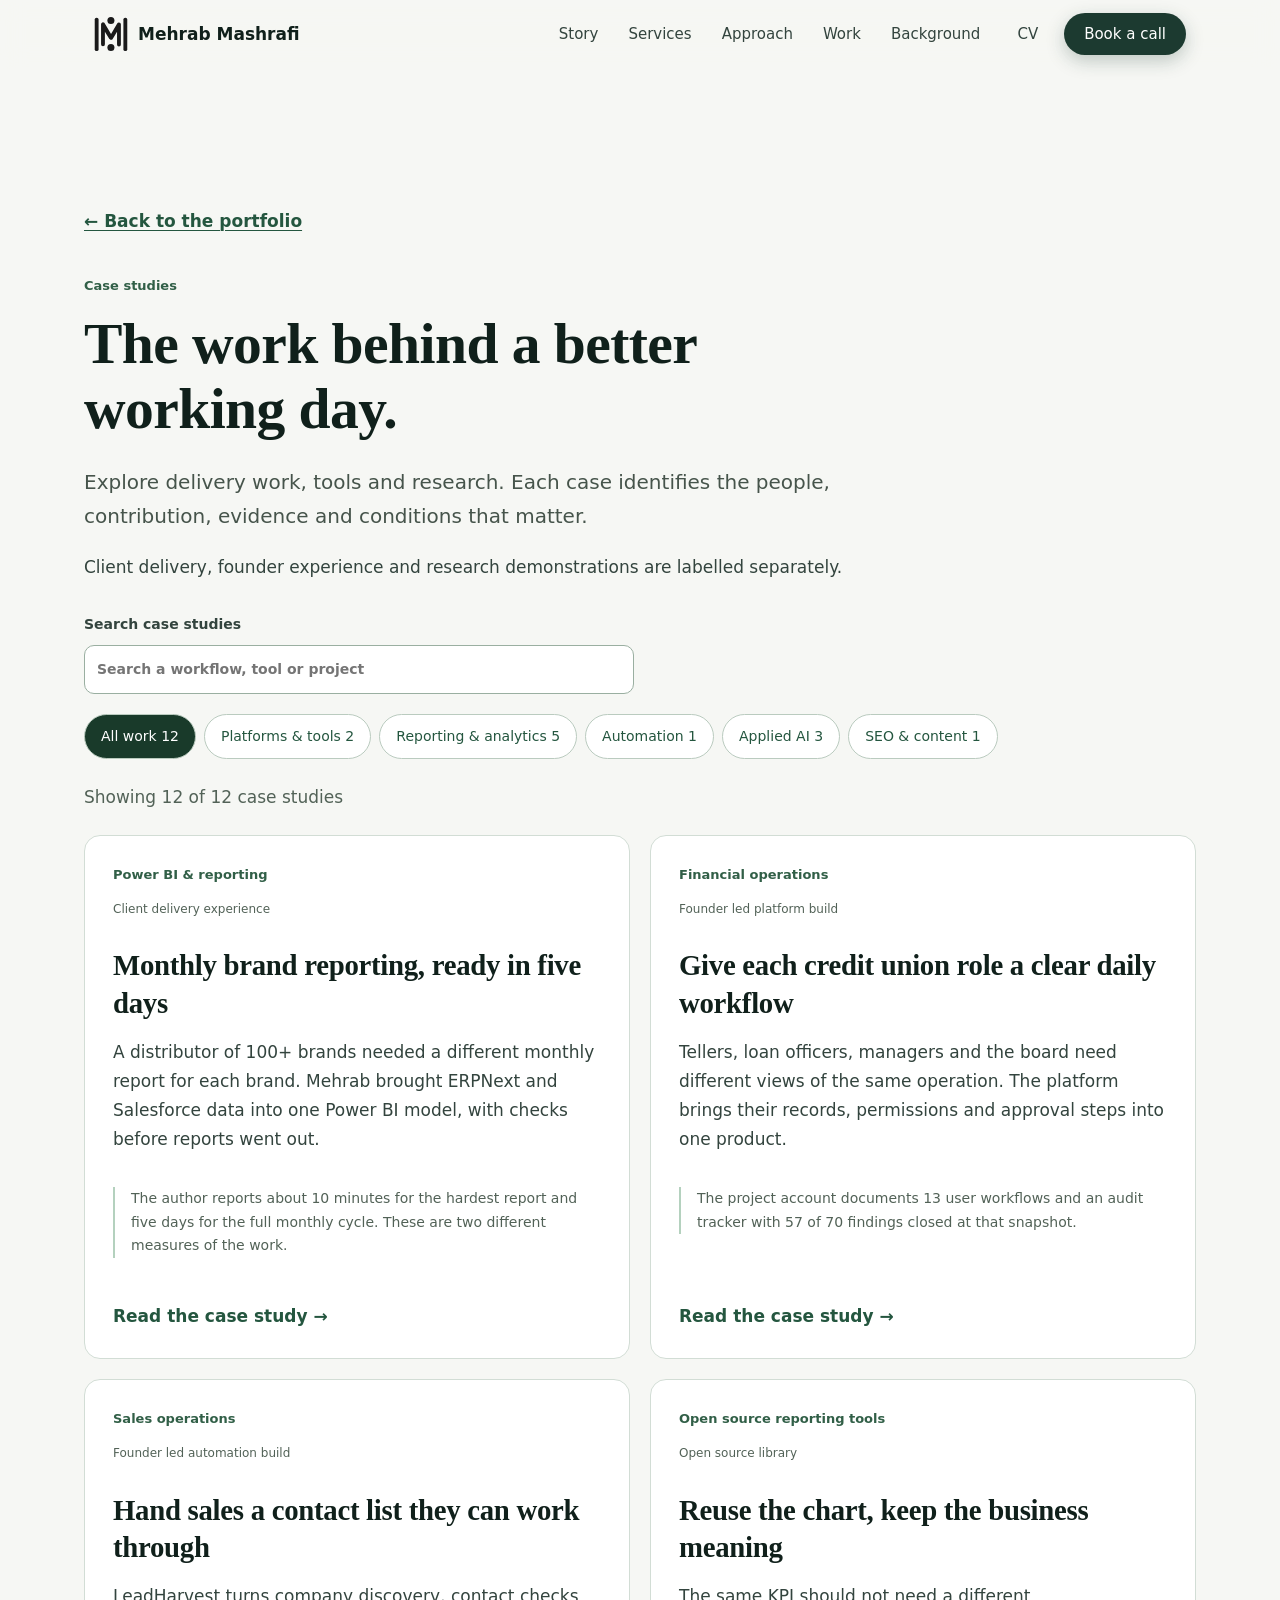
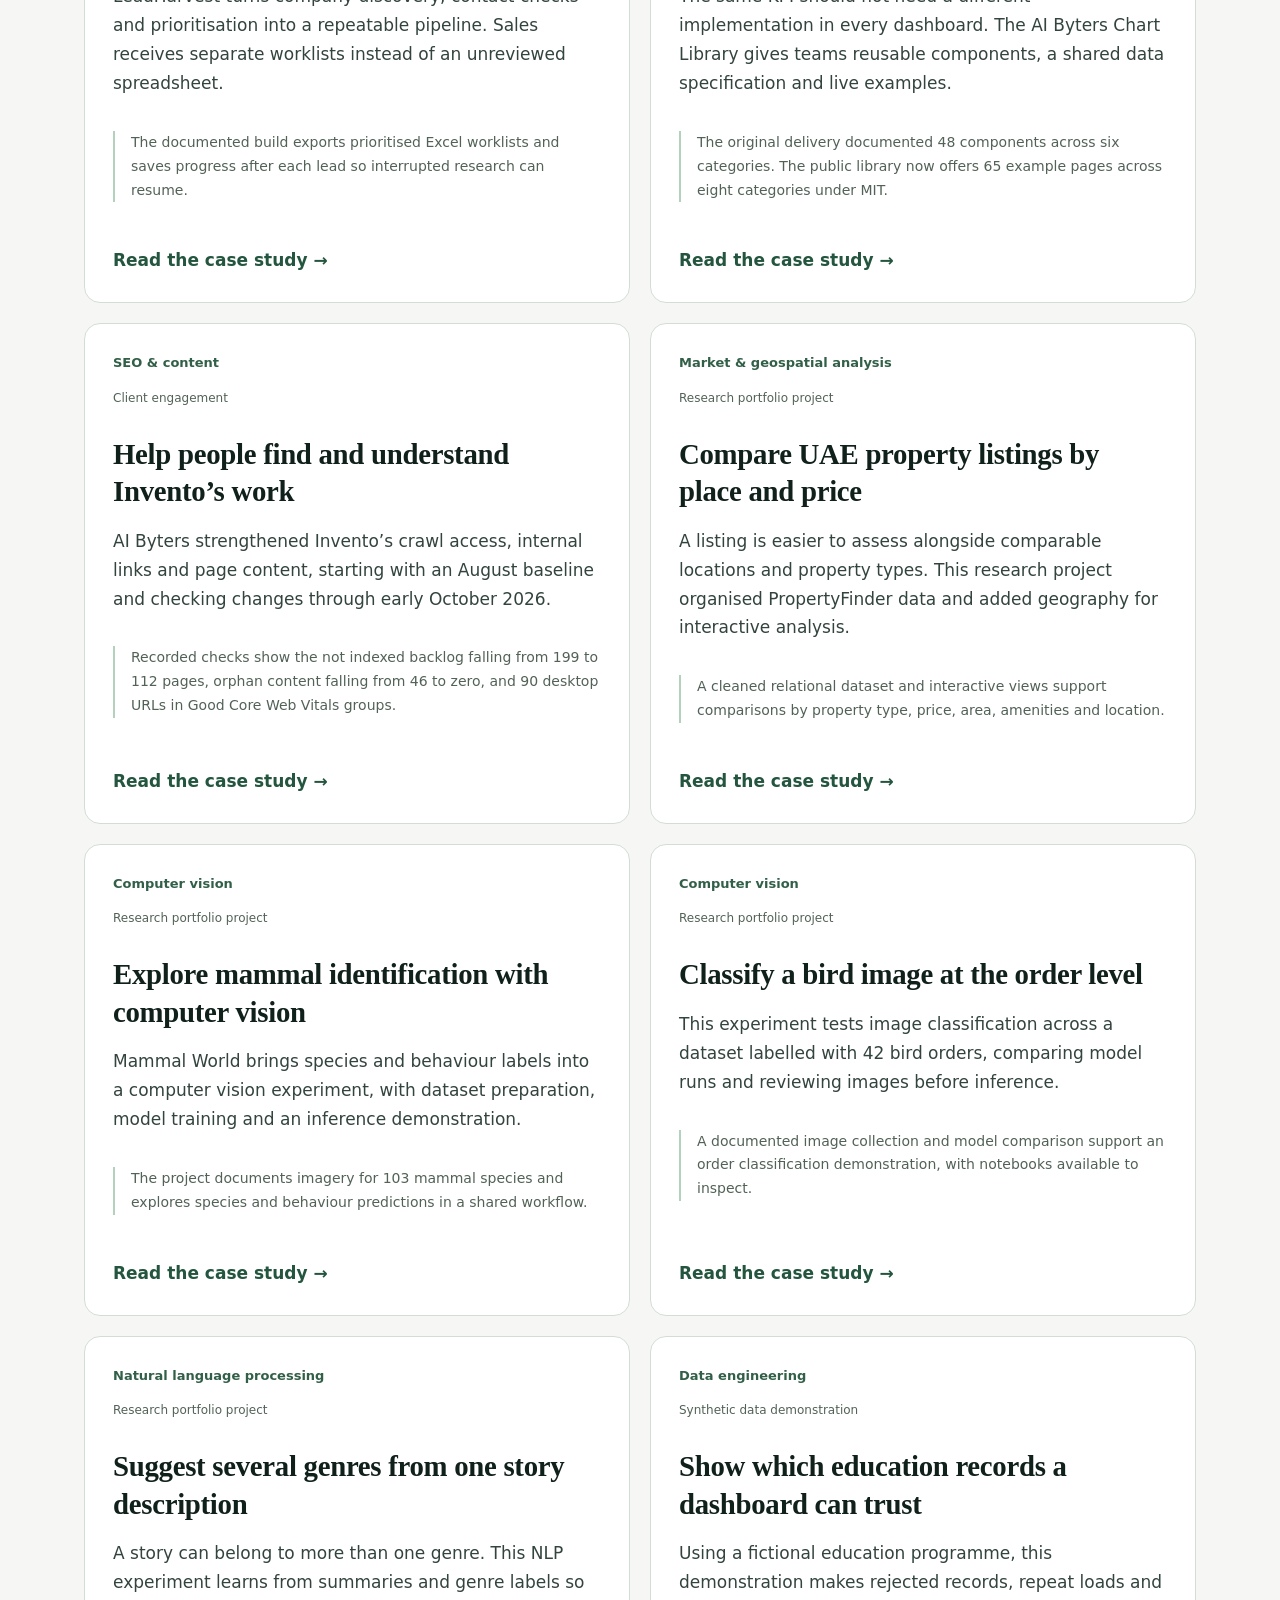
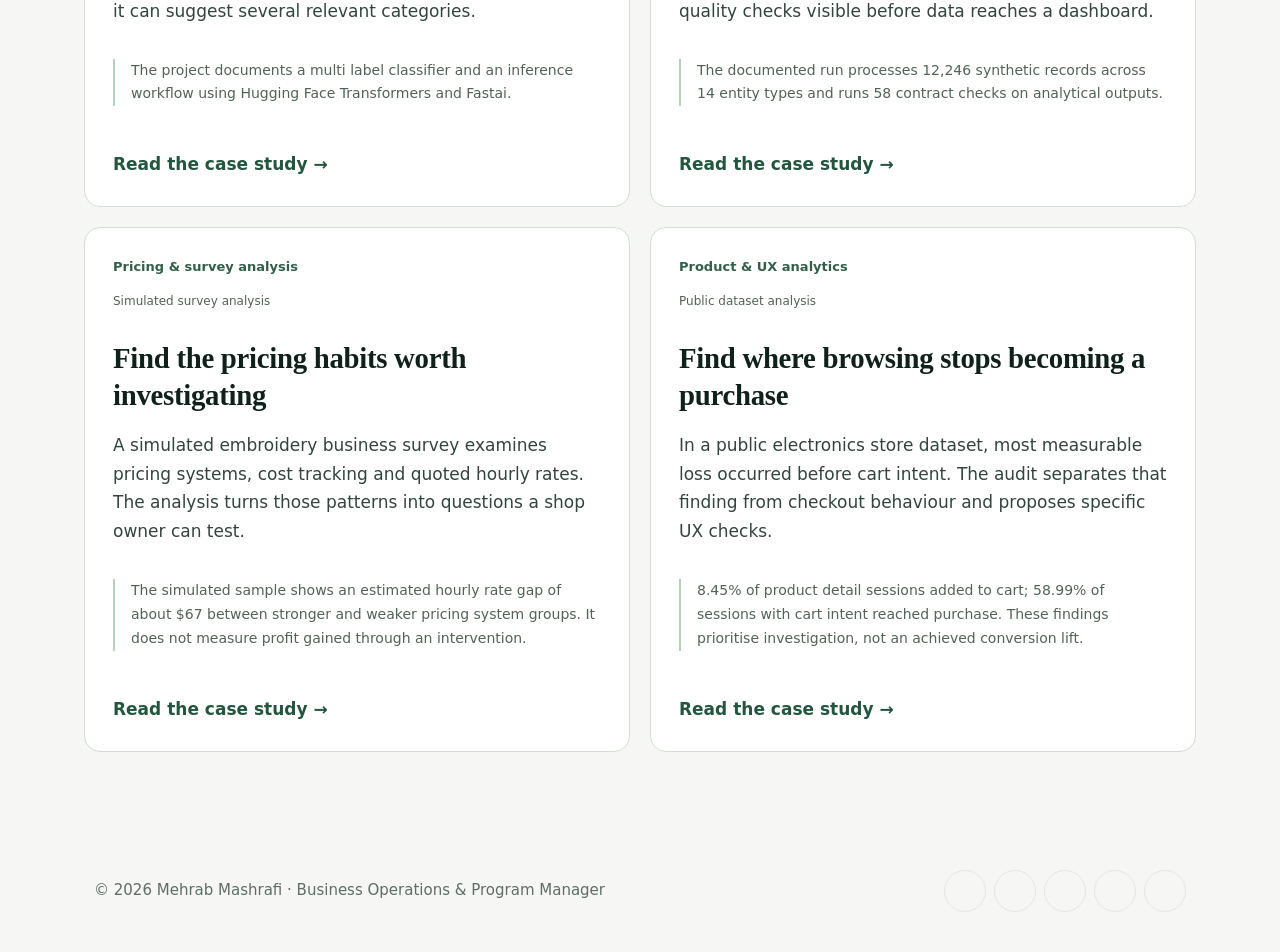
==== projects/index.html @ e57c4186 "Organize twelve people-first case studies and add Power BI walkthrough" ====
<!DOCTYPE html>
<html lang="en"><head><meta charset="UTF-8"><meta name="viewport" content="width=device-width, initial-scale=1"><title>Case studies | Mehrab Mashrafi</title><meta name="description" content="Delivery work, reporting, automation and research documented by Mehrab Mashrafi."><link rel="canonical" href="https://2mdipro7.github.io/projects/index.html"><meta property="og:type" content="article"><meta property="og:title" content="Case studies"><meta property="og:description" content="Delivery work, reporting, automation and research documented by Mehrab Mashrafi."><meta property="og:url" content="https://2mdipro7.github.io/projects/index.html"><meta name="twitter:card" content="summary"><meta name="theme-color" content="#1c3a30"><link rel="icon" href="../resources/images/mylogo_dark.svg"><link rel="stylesheet" href="../style.css?v=20261024"><link rel="stylesheet" href="../case-studies.css?v=20261024"><script type="application/ld+json">{"@context":"https://schema.org","@type":"CollectionPage","name":"Mehrab Mashrafi case studies","mainEntity":{"@type":"ItemList","numberOfItems":12,"itemListElement":[{"@type":"ListItem","position":1,"name":"Monthly brand reporting, ready in five days","url":"https://2mdipro7.github.io/projects/power-bi-reporting-automation.html"},{"@type":"ListItem","position":2,"name":"Give each credit union role a clear daily workflow","url":"https://2mdipro7.github.io/projects/credit-union-platform.html"},{"@type":"ListItem","position":3,"name":"Hand sales a contact list they can work through","url":"https://2mdipro7.github.io/projects/leadharvest.html"},{"@type":"ListItem","position":4,"name":"Reuse the chart, keep the business meaning","url":"https://2mdipro7.github.io/projects/visual-intelligence-library.html"},{"@type":"ListItem","position":5,"name":"Help people find and understand Invento’s work","url":"https://2mdipro7.github.io/projects/technical-seo-content-quality.html"},{"@type":"ListItem","position":6,"name":"Compare UAE property listings by place and price","url":"https://2mdipro7.github.io/projects/real-estate-uae.html"},{"@type":"ListItem","position":7,"name":"Explore mammal identification with computer vision","url":"https://2mdipro7.github.io/projects/mammal-world.html"},{"@type":"ListItem","position":8,"name":"Classify a bird image at the order level","url":"https://2mdipro7.github.io/projects/aves-order-classifier.html"},{"@type":"ListItem","position":9,"name":"Suggest several genres from one story description","url":"https://2mdipro7.github.io/projects/story-genre-classifier.html"},{"@type":"ListItem","position":10,"name":"Show which education records a dashboard can trust","url":"https://2mdipro7.github.io/projects/education-data-pipeline.html"},{"@type":"ListItem","position":11,"name":"Find the pricing habits worth investigating","url":"https://2mdipro7.github.io/projects/embroidery-pricing-analytics.html"},{"@type":"ListItem","position":12,"name":"Find where browsing stops becoming a purchase","url":"https://2mdipro7.github.io/projects/ecommerce-ux-funnel-audit.html"}]}}</script></head><body class="case-collection-page"><a class="skip-link" href="#main">Skip to content</a><header class="site-header">
        <div class="wrap nav-inner">
            <a class="brand" href="../index.html" aria-label="Mehrab Mashrafi, home">
                <img src="../resources/images/mylogo_dark.svg" alt="" width="34" height="34">
                <span>Mehrab Mashrafi</span>
            </a>
            <button class="nav-toggle" aria-expanded="false" aria-controls="nav-links" aria-label="Open menu"><i class="fas fa-bars"></i></button>
            <ul class="nav-links" id="nav-links">
                <li><a href="../index.html#story">Story</a></li>
                <li><a href="../index.html#services">Services</a></li>
                <li><a href="../index.html#approach">Approach</a></li>
                <li><a href="../index.html#work">Work</a></li>
                <li><a href="../index.html#background">Background</a></li>
                <li><a class="nav-cv" href="../resources/Mehrab_Mashrafi_CV.pdf" download="Mehrab_Mashrafi_CV.pdf"><i class="fas fa-file-arrow-down"></i>CV</a></li>
                <li><a class="btn btn-primary" href="https://calendly.com/2mdipro7/30min" target="_blank" rel="noopener">Book a call</a></li>
            </ul>
        </div>
    </header><main id="main"><div class="study-shell"><a class="study-back" href="../index.html#work">← Back to the portfolio</a><header class="study-heading"><p class="study-kicker">Case studies</p><h1>The work behind a better working day.</h1><p class="study-lead">Explore delivery work, tools and research. Each case identifies the people, contribution, evidence and conditions that matter.</p><p>Client delivery, founder experience and research demonstrations are labelled separately.</p></header><div class="study-filters"><label>Search case studies<input id="case-search" type="search" placeholder="Search a workflow, tool or project"></label><div role="group" aria-label="Filter case studies"><button type="button" data-case-filter="all" aria-pressed="true">All work 12</button><button type="button" data-case-filter="platforms" aria-pressed="false">Platforms &amp; tools 2</button><button type="button" data-case-filter="analytics" aria-pressed="false">Reporting &amp; analytics 5</button><button type="button" data-case-filter="automation" aria-pressed="false">Automation 1</button><button type="button" data-case-filter="ai" aria-pressed="false">Applied AI 3</button><button type="button" data-case-filter="seo" aria-pressed="false">SEO &amp; content 1</button></div></div><p id="case-count" role="status">Showing 12 of 12 case studies</p><div class="study-grid"><a class="study-card" data-case-category="analytics" href="power-bi-reporting-automation.html"><p class="study-kicker">Power BI &amp; reporting</p><p class="study-type">Client delivery experience</p><h2>Monthly brand reporting, ready in five days</h2><p>A distributor of 100+ brands needed a different monthly report for each brand. Mehrab brought ERPNext and Salesforce data into one Power BI model, with checks before reports went out.</p><p class="study-card-outcome">The author reports about 10 minutes for the hardest report and five days for the full monthly cycle. These are two different measures of the work.</p><span>Read the case study →</span></a><a class="study-card" data-case-category="platforms" href="credit-union-platform.html"><p class="study-kicker">Financial operations</p><p class="study-type">Founder led platform build</p><h2>Give each credit union role a clear daily workflow</h2><p>Tellers, loan officers, managers and the board need different views of the same operation. The platform brings their records, permissions and approval steps into one product.</p><p class="study-card-outcome">The project account documents 13 user workflows and an audit tracker with 57 of 70 findings closed at that snapshot.</p><span>Read the case study →</span></a><a class="study-card" data-case-category="automation" href="leadharvest.html"><p class="study-kicker">Sales operations</p><p class="study-type">Founder led automation build</p><h2>Hand sales a contact list they can work through</h2><p>LeadHarvest turns company discovery, contact checks and prioritisation into a repeatable pipeline. Sales receives separate worklists instead of an unreviewed spreadsheet.</p><p class="study-card-outcome">The documented build exports prioritised Excel worklists and saves progress after each lead so interrupted research can resume.</p><span>Read the case study →</span></a><a class="study-card" data-case-category="platforms" href="visual-intelligence-library.html"><p class="study-kicker">Open source reporting tools</p><p class="study-type">Open source library</p><h2>Reuse the chart, keep the business meaning</h2><p>The same KPI should not need a different implementation in every dashboard. The AI Byters Chart Library gives teams reusable components, a shared data specification and live examples.</p><p class="study-card-outcome">The original delivery documented 48 components across six categories. The public library now offers 65 example pages across eight categories under MIT.</p><span>Read the case study →</span></a><a class="study-card" data-case-category="seo" href="technical-seo-content-quality.html"><p class="study-kicker">SEO &amp; content</p><p class="study-type">Client engagement</p><h2>Help people find and understand Invento’s work</h2><p>AI Byters strengthened Invento’s crawl access, internal links and page content, starting with an August baseline and checking changes through early October 2026.</p><p class="study-card-outcome">Recorded checks show the not indexed backlog falling from 199 to 112 pages, orphan content falling from 46 to zero, and 90 desktop URLs in Good Core Web Vitals groups.</p><span>Read the case study →</span></a><a class="study-card" data-case-category="analytics" href="real-estate-uae.html"><p class="study-kicker">Market &amp; geospatial analysis</p><p class="study-type">Research portfolio project</p><h2>Compare UAE property listings by place and price</h2><p>A listing is easier to assess alongside comparable locations and property types. This research project organised PropertyFinder data and added geography for interactive analysis.</p><p class="study-card-outcome">A cleaned relational dataset and interactive views support comparisons by property type, price, area, amenities and location.</p><span>Read the case study →</span></a><a class="study-card" data-case-category="ai" href="mammal-world.html"><p class="study-kicker">Computer vision</p><p class="study-type">Research portfolio project</p><h2>Explore mammal identification with computer vision</h2><p>Mammal World brings species and behaviour labels into a computer vision experiment, with dataset preparation, model training and an inference demonstration.</p><p class="study-card-outcome">The project documents imagery for 103 mammal species and explores species and behaviour predictions in a shared workflow.</p><span>Read the case study →</span></a><a class="study-card" data-case-category="ai" href="aves-order-classifier.html"><p class="study-kicker">Computer vision</p><p class="study-type">Research portfolio project</p><h2>Classify a bird image at the order level</h2><p>This experiment tests image classification across a dataset labelled with 42 bird orders, comparing model runs and reviewing images before inference.</p><p class="study-card-outcome">A documented image collection and model comparison support an order classification demonstration, with notebooks available to inspect.</p><span>Read the case study →</span></a><a class="study-card" data-case-category="ai" href="story-genre-classifier.html"><p class="study-kicker">Natural language processing</p><p class="study-type">Research portfolio project</p><h2>Suggest several genres from one story description</h2><p>A story can belong to more than one genre. This NLP experiment learns from summaries and genre labels so it can suggest several relevant categories.</p><p class="study-card-outcome">The project documents a multi label classifier and an inference workflow using Hugging Face Transformers and Fastai.</p><span>Read the case study →</span></a><a class="study-card" data-case-category="analytics" href="education-data-pipeline.html"><p class="study-kicker">Data engineering</p><p class="study-type">Synthetic data demonstration</p><h2>Show which education records a dashboard can trust</h2><p>Using a fictional education programme, this demonstration makes rejected records, repeat loads and quality checks visible before data reaches a dashboard.</p><p class="study-card-outcome">The documented run processes 12,246 synthetic records across 14 entity types and runs 58 contract checks on analytical outputs.</p><span>Read the case study →</span></a><a class="study-card" data-case-category="analytics" href="embroidery-pricing-analytics.html"><p class="study-kicker">Pricing &amp; survey analysis</p><p class="study-type">Simulated survey analysis</p><h2>Find the pricing habits worth investigating</h2><p>A simulated embroidery business survey examines pricing systems, cost tracking and quoted hourly rates. The analysis turns those patterns into questions a shop owner can test.</p><p class="study-card-outcome">The simulated sample shows an estimated hourly rate gap of about $67 between stronger and weaker pricing system groups. It does not measure profit gained through an intervention.</p><span>Read the case study →</span></a><a class="study-card" data-case-category="analytics" href="ecommerce-ux-funnel-audit.html"><p class="study-kicker">Product &amp; UX analytics</p><p class="study-type">Public dataset analysis</p><h2>Find where browsing stops becoming a purchase</h2><p>In a public electronics store dataset, most measurable loss occurred before cart intent. The audit separates that finding from checkout behaviour and proposes specific UX checks.</p><p class="study-card-outcome">8.45% of product detail sessions added to cart; 58.99% of sessions with cart intent reached purchase. These findings prioritise investigation, not an achieved conversion lift.</p><span>Read the case study →</span></a></div><p id="case-empty" hidden>No matching case studies. <button type="button" id="case-clear">Clear search and filters</button></p></div><script src="../js/case-studies.js?v=20261024"></script></main><footer class="site-footer">
        <div class="wrap footer-inner">
            <div>
                <div>&copy; 2026 Mehrab Mashrafi · Business Operations &amp; Program Manager</div>
                <div id="clock" aria-live="off"></div>
            </div>
            <ul class="socials">
                <li><a href="https://www.linkedin.com/in/2mdipro7" target="_blank" rel="noopener" aria-label="LinkedIn"><i class="fab fa-linkedin-in"></i></a></li>
                <li><a href="https://github.com/2mdipro7" target="_blank" rel="noopener" aria-label="GitHub"><i class="fab fa-github"></i></a></li>
                <li><a href="https://twitter.com/dipro7mufc" target="_blank" rel="noopener" aria-label="Twitter"><i class="fab fa-twitter"></i></a></li>
                <li><a href="https://wa.me/+8801646302935" target="_blank" rel="noopener" aria-label="WhatsApp"><i class="fab fa-whatsapp"></i></a></li>
                <li><a href="mailto:mm4mashrafi@gmail.com" aria-label="Email"><i class="fas fa-envelope"></i></a></li>
            </ul>
        </div>
    </footer><script src="../js/site.js?v=20261004b"></script></body></html>
---- style.css ----
/* =========================================================
   Mehrab Mashrafi — Portfolio design system
   ========================================================= */

:root {
    --ink: #10201b;
    --ink-2: #33443e;
    --muted: #5d6d67;
    --line: #e2e8e4;
    --bg: #f6f7f4;
    --surface: #ffffff;
    --surface-2: #eef4f1;
    --brand: #0b8f73;
    --brand-bright: #09c199;
    --brand-deep: #1c3a30;
    --accent: #2958b5;
    --warn: #b4532a;
    --warn-bg: #fbeee7;
    --ok-bg: #e3f5ee;
    --radius: 14px;
    --radius-lg: 22px;
    --shadow-sm: 0 1px 2px rgba(16, 32, 27, 0.06), 0 2px 8px rgba(16, 32, 27, 0.04);
    --shadow-md: 0 4px 12px rgba(16, 32, 27, 0.08), 0 16px 40px rgba(16, 32, 27, 0.08);
    --font-sans: "Inter", system-ui, -apple-system, "Segoe UI", Roboto, Helvetica, Arial, sans-serif;
    --font-display: "Fraunces", Georgia, "Times New Roman", serif;
    --wrap: 1140px;
}

*,
*::before,
*::after {
    box-sizing: border-box;
}

html {
    scroll-behavior: smooth;
    scroll-padding-top: 84px;
    -webkit-text-size-adjust: 100%;
}

body {
    margin: 0;
    font-family: var(--font-sans);
    font-size: 17px;
    line-height: 1.65;
    color: var(--ink-2);
    background: var(--bg);
    -webkit-font-smoothing: antialiased;
    overflow-x: hidden;
}

img {
    max-width: 100%;
    height: auto;
}

a {
    color: var(--brand);
    text-decoration-thickness: 1px;
    text-underline-offset: 3px;
}

a:hover {
    color: var(--brand-deep);
}

:focus-visible {
    outline: 3px solid var(--brand-bright);
    outline-offset: 3px;
    border-radius: 6px;
}

h1, h2, h3, h4 {
    color: var(--ink);
    line-height: 1.2;
    margin: 0 0 0.5em;
}

h1, h2 {
    font-family: var(--font-display);
    font-weight: 600;
    letter-spacing: -0.01em;
}

h3 {
    font-size: 1.15rem;
    font-weight: 700;
}

p {
    margin: 0 0 1em;
}

.wrap {
    width: 100%;
    max-width: var(--wrap);
    margin: 0 auto;
    padding: 0 24px;
}

.skip-link {
    position: absolute;
    left: -999px;
    top: 8px;
    z-index: 100;
    background: var(--ink);
    color: #fff;
    padding: 8px 14px;
    border-radius: 8px;
}

.skip-link:focus {
    left: 8px;
}

/* ---------- Buttons ---------- */
.btn {
    display: inline-flex;
    align-items: center;
    justify-content: center;
    gap: 10px;
    padding: 13px 22px;
    border-radius: 999px;
    font-weight: 600;
    font-size: 16px;
    line-height: 1.2;
    text-decoration: none;
    border: 2px solid transparent;
    transition: transform 0.2s ease, background-color 0.2s ease, box-shadow 0.2s ease, color 0.2s ease;
    cursor: pointer;
}

.btn:hover {
    transform: translateY(-2px);
}

.btn-primary {
    background: var(--brand-deep);
    color: #fff;
    box-shadow: 0 6px 18px rgba(28, 58, 48, 0.25);
}

.btn-primary:hover {
    background: var(--brand);
    color: #fff;
}

.btn-ghost {
    border-color: var(--brand-deep);
    color: var(--brand-deep);
    background: transparent;
}

.btn-ghost:hover {
    background: var(--surface-2);
    color: var(--brand-deep);
}

.btn-light {
    background: #fff;
    color: var(--brand-deep);
}

.btn-light:hover {
    background: var(--ok-bg);
    color: var(--brand-deep);
}

.btn-outline-light {
    border-color: rgba(255, 255, 255, 0.7);
    color: #fff;
}

.btn-outline-light:hover {
    background: rgba(255, 255, 255, 0.12);
    color: #fff;
}

.btn-sm {
    padding: 9px 16px;
    font-size: 14px;
}

.link-arrow {
    font-weight: 600;
    text-decoration: none;
    display: inline-flex;
    align-items: center;
    gap: 8px;
}

.link-arrow i {
    transition: transform 0.2s ease;
}

.link-arrow:hover i {
    transform: translateX(4px);
}

/* ---------- Site header / nav ---------- */
.site-header {
    position: sticky;
    top: 0;
    z-index: 50;
    background: rgba(246, 247, 244, 0.86);
    backdrop-filter: saturate(180%) blur(12px);
    -webkit-backdrop-filter: saturate(180%) blur(12px);
    border-bottom: 1px solid transparent;
    transition: border-color 0.2s ease, box-shadow 0.2s ease;
}

.site-header.is-scrolled {
    border-bottom-color: var(--line);
    box-shadow: 0 2px 12px rgba(16, 32, 27, 0.05);
}

.nav-inner {
    display: flex;
    align-items: center;
    justify-content: space-between;
    gap: 20px;
    height: 68px;
}

.brand {
    display: inline-flex;
    align-items: center;
    gap: 10px;
    text-decoration: none;
    color: var(--ink);
    font-weight: 700;
    font-size: 17px;
}

.brand img {
    width: 34px;
    height: 34px;
}

.brand:hover {
    color: var(--ink);
}

.nav-links {
    display: flex;
    align-items: center;
    gap: 6px;
    list-style: none;
    margin: 0;
    padding: 0;
}

.nav-links a {
    display: block;
    padding: 8px 12px;
    border-radius: 999px;
    color: var(--ink-2);
    text-decoration: none;
    font-size: 15px;
    font-weight: 500;
}

.nav-links a:hover,
.nav-links a[aria-current="true"] {
    background: var(--surface-2);
    color: var(--ink);
}

.nav-links a.btn {
    display: inline-flex;
}

.nav-links .btn {
    margin-left: 8px;
    color: #fff;
    padding: 10px 18px;
    font-size: 15px;
}

.nav-links .btn:hover {
    background: var(--brand);
    color: #fff;
}

.nav-toggle {
    display: none;
    background: none;
    border: 1px solid var(--line);
    border-radius: 10px;
    width: 44px;
    height: 44px;
    font-size: 18px;
    color: var(--ink);
    cursor: pointer;
}

@media (max-width: 880px) {
    .nav-toggle {
        display: inline-flex;
        align-items: center;
        justify-content: center;
    }

    .nav-links {
        display: none;
        position: absolute;
        top: 68px;
        left: 0;
        right: 0;
        flex-direction: column;
        align-items: stretch;
        gap: 2px;
        padding: 12px 16px 20px;
        background: var(--bg);
        border-bottom: 1px solid var(--line);
        box-shadow: 0 12px 24px rgba(16, 32, 27, 0.08);
    }

    .nav-links.is-open {
        display: flex;
    }

    .nav-links a {
        padding: 12px 14px;
        font-size: 16px;
    }

    .nav-links .btn {
        margin: 8px 0 0;
    }
}

/* ---------- Hero ---------- */
.hero {
    padding: 72px 0 56px;
    position: relative;
    overflow: hidden;
}

.hero::before {
    content: "";
    position: absolute;
    width: 720px;
    height: 720px;
    right: -240px;
    top: -260px;
    background: radial-gradient(circle, rgba(9, 193, 153, 0.18), rgba(9, 193, 153, 0) 65%);
    pointer-events: none;
}

.hero-grid {
    display: grid;
    grid-template-columns: 1.1fr 0.9fr;
    gap: 56px;
    align-items: center;
    position: relative;
}

.eyebrow {
    display: inline-flex;
    align-items: center;
    gap: 8px;
    font-size: 13px;
    font-weight: 700;
    letter-spacing: 0.08em;
    text-transform: uppercase;
    color: var(--brand);
    margin-bottom: 18px;
}

.eyebrow::before {
    content: "";
    width: 22px;
    height: 2px;
    background: currentColor;
}

.hero h1 {
    font-size: clamp(2.3rem, 5vw, 3.6rem);
    line-height: 1.08;
    margin-bottom: 22px;
}

.hero h1 em {
    font-style: italic;
    color: var(--brand);
}

.hero-sub {
    font-size: 1.2rem;
    color: var(--muted);
    max-width: 560px;
    margin-bottom: 30px;
}

.hero-sub strong {
    color: var(--ink);
}

.hero-ctas {
    display: flex;
    flex-wrap: wrap;
    gap: 12px;
    margin-bottom: 28px;
}

.hero-meta {
    display: flex;
    flex-wrap: wrap;
    gap: 8px 22px;
    font-size: 14px;
    color: var(--muted);
    margin: 0;
    padding: 0;
    list-style: none;
}

.hero-meta i {
    color: var(--brand);
    margin-right: 6px;
}

/* Hero intro: glowing headshot */
.hero-intro {
    display: flex;
    align-items: center;
    gap: 22px;
    margin-bottom: 26px;
}

.hero-intro .eyebrow {
    margin-bottom: 0;
}

.hero-intro .eyebrow::before {
    display: none;
}

.hero-name {
    font-size: 1.25rem;
    font-weight: 700;
    color: var(--ink);
    margin: 0 0 4px;
}

.avatar-glow {
    position: relative;
    width: 124px;
    height: 124px;
    flex-shrink: 0;
    border-radius: 50%;
    padding: 4px;
    isolation: isolate;
    box-shadow: 0 0 22px rgba(9, 193, 153, 0.55), 0 0 60px rgba(9, 193, 153, 0.28);
}

/* rotating gradient ring */
.avatar-glow::before {
    content: "";
    position: absolute;
    inset: 0;
    border-radius: 50%;
    background: conic-gradient(from 0deg, var(--brand-bright), #7ef0d3, var(--accent), var(--brand-bright));
    animation: ring-spin 8s linear infinite;
    z-index: -1;
}

/* soft halo */
.avatar-glow::after {
    content: "";
    position: absolute;
    inset: -26px;
    border-radius: 50%;
    background: radial-gradient(circle, rgba(9, 193, 153, 0.6) 0%, rgba(9, 193, 153, 0.25) 45%, rgba(9, 193, 153, 0) 70%);
    filter: blur(8px);
    animation: halo-pulse 3.6s ease-in-out infinite;
    z-index: -2;
}

.avatar-glow img {
    display: block;
    width: 100%;
    height: 100%;
    object-fit: cover;
    border-radius: 50%;
    border: 4px solid var(--bg);
}

@keyframes ring-spin {
    to { transform: rotate(360deg); }
}

@keyframes halo-pulse {
    0%, 100% { opacity: 0.75; transform: scale(0.97); }
    50% { opacity: 1; transform: scale(1.05); }
}

/* Hero visual: "after" status board */
.board {
    background: var(--surface);
    border: 1px solid var(--line);
    border-radius: var(--radius-lg);
    box-shadow: var(--shadow-md);
    padding: 22px;
    position: relative;
}

.board-head {
    display: flex;
    justify-content: space-between;
    align-items: center;
    margin-bottom: 14px;
}

.board-title {
    font-weight: 700;
    color: var(--ink);
    font-size: 15px;
}

.board-date {
    font-size: 12px;
    color: var(--muted);
}

.board-kpis {
    display: grid;
    grid-template-columns: repeat(3, 1fr);
    gap: 10px;
    margin-bottom: 14px;
}

.board-kpi {
    background: var(--bg);
    border-radius: 10px;
    padding: 10px 12px;
}

.board-kpi b {
    display: block;
    font-size: 20px;
    color: var(--ink);
    line-height: 1.2;
}

.board-kpi span {
    font-size: 11.5px;
    color: var(--muted);
}

.board-row {
    display: grid;
    grid-template-columns: 1fr auto auto;
    gap: 10px;
    align-items: center;
    padding: 10px 0;
    border-top: 1px solid var(--line);
    font-size: 14px;
}

.board-row .task {
    color: var(--ink);
    font-weight: 500;
}

.board-row .owner {
    width: 28px;
    height: 28px;
    border-radius: 50%;
    background: var(--surface-2);
    color: var(--brand-deep);
    display: inline-flex;
    align-items: center;
    justify-content: center;
    font-size: 11px;
    font-weight: 700;
}

.status {
    font-size: 11.5px;
    font-weight: 700;
    padding: 4px 10px;
    border-radius: 999px;
    white-space: nowrap;
}

.status.done { background: var(--ok-bg); color: #0a6e57; }
.status.on-track { background: #e8effc; color: var(--accent); }
.status.risk { background: var(--warn-bg); color: var(--warn); }

.board {
    padding-bottom: 64px;
}

.board-note {
    position: absolute;
    left: -26px;
    bottom: -24px;
    background: var(--brand-deep);
    color: #fff;
    font-size: 13px;
    padding: 10px 14px;
    border-radius: 12px;
    box-shadow: var(--shadow-md);
    max-width: 240px;
    line-height: 1.4;
}

.board-note i {
    color: var(--brand-bright);
    margin-right: 6px;
}

/* ---------- Logo strip ---------- */
.proof-strip {
    border-top: 1px solid var(--line);
    border-bottom: 1px solid var(--line);
    padding: 22px 0;
    background: var(--surface);
}

.proof-inner {
    display: flex;
    flex-wrap: wrap;
    align-items: center;
    justify-content: space-between;
    gap: 14px 28px;
}

.proof-label {
    font-size: 13px;
    color: var(--muted);
    font-weight: 600;
    text-transform: uppercase;
    letter-spacing: 0.06em;
}

/* ---------- Chapters ---------- */
.chapter {
    padding: 96px 0;
}

.chapter.alt {
    background: var(--surface);
}

.chapter.dark {
    background: var(--brand-deep);
    color: rgba(255, 255, 255, 0.82);
}

.chapter.dark h2,
.chapter.dark h3 {
    color: #fff;
}

.chapter-head {
    max-width: 760px;
    margin-bottom: 48px;
}

.chapter-head.center {
    margin-left: auto;
    margin-right: auto;
    text-align: center;
}

.chapter-num {
    display: inline-block;
    font-size: 13px;
    font-weight: 700;
    letter-spacing: 0.1em;
    text-transform: uppercase;
    color: var(--brand);
    margin-bottom: 12px;
}

.chapter.dark .chapter-num {
    color: var(--brand-bright);
}

.chapter h2 {
    font-size: clamp(1.9rem, 3.6vw, 2.7rem);
    margin-bottom: 16px;
}

.chapter-lead {
    font-size: 1.15rem;
    color: var(--muted);
}

.chapter.dark .chapter-lead {
    color: rgba(255, 255, 255, 0.75);
}

/* ---------- 01 Problem: before/after ---------- */
.symptoms {
    display: flex;
    flex-wrap: wrap;
    gap: 10px;
    margin: 0 0 40px;
    padding: 0;
    list-style: none;
}

.symptoms li {
    background: var(--surface);
    border: 1px dashed #c9d3ce;
    border-radius: 999px;
    padding: 8px 16px;
    font-size: 15px;
    color: var(--ink-2);
}

.symptoms li i {
    color: var(--warn);
    margin-right: 8px;
}

.pull-quote {
    margin: 48px auto 0;
    max-width: 760px;
    text-align: center;
    font-family: var(--font-display);
    font-size: clamp(1.35rem, 2.6vw, 1.75rem);
    line-height: 1.4;
    color: var(--ink);
}

.pull-quote strong {
    color: var(--brand);
    font-weight: 600;
}

/* ---------- 02 Story: timeline ---------- */
.story-grid {
    display: grid;
    grid-template-columns: 0.85fr 1.15fr;
    gap: 64px;
    align-items: start;
}

.story-intro {
    position: sticky;
    top: 110px;
}

.timeline {
    list-style: none;
    margin: 0;
    padding: 0;
    position: relative;
}

.timeline > li:not(:last-child)::before {
    content: "";
    position: absolute;
    left: 15px;
    top: 27px;
    bottom: 5px;
    width: 2px;
    background: var(--brand-bright);
    opacity: 0.55;
}

.timeline > li {
    position: relative;
    padding: 0 0 34px 56px;
}

.timeline > li:last-child {
    padding-bottom: 0;
}

.timeline .dot {
    position: absolute;
    left: 0;
    top: 2px;
    width: 32px;
    height: 32px;
    border-radius: 50%;
    background: var(--surface);
    border: 2px solid var(--line);
    display: flex;
    align-items: center;
    justify-content: center;
    color: var(--brand);
    font-size: 13px;
}

.timeline > li.now .dot {
    background: var(--brand-deep);
    border-color: var(--brand-deep);
    color: #fff;
}

.timeline .when {
    font-size: 13px;
    font-weight: 700;
    color: var(--brand);
    letter-spacing: 0.04em;
}

.timeline h3 {
    margin: 2px 0 2px;
}

.timeline .where {
    font-size: 15px;
    color: var(--muted);
    margin-bottom: 8px;
}

.timeline .lesson {
    margin: 0;
    padding: 10px 14px;
    background: var(--bg);
    border-left: 3px solid var(--brand-bright);
    border-radius: 0 10px 10px 0;
    font-size: 15.5px;
    color: var(--ink-2);
}

.chapter.alt .timeline .lesson {
    background: var(--bg);
}

/* ---------- 03 Services ---------- */
.services {
    display: grid;
    grid-template-columns: repeat(4, 1fr);
    gap: 18px;
}

.service {
    background: var(--surface);
    border: 1px solid var(--line);
    border-radius: var(--radius);
    padding: 24px 22px;
    transition: transform 0.25s ease, box-shadow 0.25s ease, border-color 0.25s ease;
}

.chapter.alt .service {
    background: var(--bg);
}

.service:hover {
    transform: translateY(-4px);
    box-shadow: var(--shadow-md);
    border-color: transparent;
}

.service .ico {
    width: 44px;
    height: 44px;
    border-radius: 12px;
    background: var(--ok-bg);
    color: var(--brand);
    display: flex;
    align-items: center;
    justify-content: center;
    font-size: 18px;
    margin-bottom: 16px;
}

.service h3 {
    font-size: 1.05rem;
}

.service p {
    font-size: 15px;
    color: var(--muted);
    margin-bottom: 14px;
}

.tags {
    display: flex;
    flex-wrap: wrap;
    gap: 6px;
    margin: 0;
    padding: 0;
    list-style: none;
}

.tags li,
.tags span {
    font-size: 12.5px;
    font-weight: 500;
    padding: 4px 10px;
    border-radius: 999px;
    background: var(--surface-2);
    color: var(--brand-deep);
}

/* ---------- 04 Approach ---------- */
.steps {
    display: grid;
    grid-template-columns: repeat(7, 1fr);
    gap: 0;
    list-style: none;
    margin: 0;
    padding: 0;
    counter-reset: step;
    position: relative;
}

.steps li {
    counter-increment: step;
    position: relative;
    padding: 0 12px;
    text-align: center;
}

.steps li::before {
    content: counter(step, decimal-leading-zero);
    display: flex;
    align-items: center;
    justify-content: center;
    width: 52px;
    height: 52px;
    margin: 0 auto 16px;
    border-radius: 50%;
    border: 2px solid rgba(255, 255, 255, 0.28);
    background: var(--brand-deep);
    color: var(--brand-bright);
    font-weight: 700;
    font-size: 15px;
    position: relative;
    z-index: 1;
}

.steps li::after {
    content: "";
    position: absolute;
    top: 26px;
    left: 50%;
    width: 100%;
    height: 2px;
    background: rgba(255, 255, 255, 0.2);
}

.steps li:last-child::after {
    display: none;
}

.steps h3 {
    font-size: 1.05rem;
    margin-bottom: 6px;
}

.steps p {
    font-size: 14px;
    line-height: 1.5;
    color: rgba(255, 255, 255, 0.72);
    margin: 0;
}

.approach-foot {
    margin-top: 56px;
    padding-top: 36px;
    border-top: 1px solid rgba(255, 255, 255, 0.14);
}

.approach-foot p {
    margin-bottom: 4px;
    color: rgba(255, 255, 255, 0.82);
}

/* ---------- Selected work ---------- */
.featured-work {
    padding: 64px 0 56px;
    background: var(--surface-2);
    border-bottom: 1px solid var(--line);
    scroll-margin-top: 24px;
}

.featured-heading {
    display: flex;
    align-items: flex-end;
    justify-content: space-between;
    gap: 32px;
    margin-bottom: 30px;
}

.featured-heading h2 {
    max-width: 620px;
    margin-bottom: 0;
    font-size: clamp(1.8rem, 3.2vw, 2.6rem);
}

.featured-heading .chapter-num {
    color: #29634f;
}

.featured-heading > p {
    max-width: 350px;
    margin: 0 0 3px;
    color: var(--muted);
    font-size: 15px;
    line-height: 1.6;
}

.featured-grid {
    display: grid;
    grid-template-columns: repeat(3, minmax(0, 1fr));
    gap: 22px;
}

.featured-card {
    min-width: 0;
    background: var(--surface);
    border: 1px solid #d4e1d9;
    border-radius: 18px;
    box-shadow: var(--shadow-sm);
    transition: box-shadow 0.25s ease, transform 0.25s ease;
}

.featured-card:hover,
.featured-card:focus-within {
    transform: translateY(-4px);
    box-shadow: var(--shadow-md);
}

.featured-link {
    height: 100%;
    display: flex;
    flex-direction: column;
    color: inherit;
    text-decoration: none;
    border-radius: 18px;
}

.featured-link:hover {
    color: inherit;
}

.featured-link:focus-visible {
    outline: 3px solid var(--brand-deep);
    outline-offset: 5px;
}

.featured-cover {
    width: 100%;
    aspect-ratio: 3 / 2;
    display: block;
    border-radius: 17px 17px 0 0;
    background: var(--brand-deep);
}

.featured-body {
    display: flex;
    flex-direction: column;
    flex: 1;
    padding: 26px 24px 24px;
}

.featured-body .case-kicker {
    font-size: 10.5px;
    line-height: 1.6;
    letter-spacing: 0.055em;
    margin: 0 0 12px;
    color: #29634f;
}

.featured-body h3 {
    color: var(--brand-deep);
    font-family: var(--font-display);
    font-size: clamp(1.3rem, 1.85vw, 1.55rem);
    font-weight: 600;
    line-height: 1.25;
    margin: 0 0 14px;
}

.featured-body > p:not(.case-kicker) {
    font-size: 14.5px;
    line-height: 1.65;
    margin: 0 0 24px;
}

.featured-action {
    display: flex;
    justify-content: space-between;
    align-items: center;
    gap: 14px;
    padding-top: 18px;
    margin-top: auto;
    border-top: 1px solid var(--line);
    font-size: 13px;
    font-weight: 700;
    line-height: 1.5;
    color: #24604c;
}

.featured-action > span {
    display: grid;
    place-items: center;
    flex: 0 0 34px;
    width: 34px;
    height: 34px;
    border-radius: 50%;
    color: #fff;
    background: var(--brand-deep);
    font-size: 20px;
    transition: background 0.2s ease;
}

.featured-link:hover .featured-action > span {
    background: #24604c;
}

.featured-footnote {
    display: flex;
    justify-content: space-between;
    flex-wrap: wrap;
    gap: 10px 28px;
    margin-top: 24px;
    font-size: 12.5px;
    color: var(--muted);
}

.featured-footnote p {
    margin: 0;
}

.featured-footnote a {
    font-weight: 600;
    color: #29634f;
}

.case-cover {
    margin: 40px auto 0;
    max-width: 920px;
}

.case-cover img {
    display: block;
    width: 100%;
    border-radius: 18px;
}

.case-cover figcaption {
    margin-top: 10px;
    color: var(--muted);
    font-size: 13px;
}

.reporting-page .back-link,
.reporting-page .case-kicker,
.reporting-page .case-content h2 .n,
.reporting-page .next-case small {
    color: #29634f;
}

@media (max-width: 880px) {
    .featured-heading {
        display: block;
    }

    .featured-heading > p {
        margin-top: 16px;
        max-width: 620px;
    }

    .featured-grid {
        grid-template-columns: 1fr;
    }

    .featured-link {
        display: grid;
        grid-template-columns: 0.95fr 1.05fr;
        align-items: center;
    }

    .featured-cover {
        border-radius: 17px 0 0 17px;
        align-self: stretch;
        height: 100%;
        object-fit: contain;
    }

    .featured-body h3 {
        font-size: 1.45rem;
    }
}

@media (max-width: 600px) {
    .featured-work {
        padding: 44px 0 36px;
    }

    .featured-link {
        display: flex;
    }

    .featured-cover {
        border-radius: 17px 17px 0 0;
        height: auto;
    }

    .featured-body {
        padding: 24px 22px;
    }

    .featured-body .case-kicker {
        font-size: 11px;
    }

    .featured-action {
        font-size: 13.5px;
    }

    .featured-footnote {
        font-size: 13px;
    }
}

/* ---------- Case study cards and shared stats ---------- */
.case-feature {
    display: grid;
    grid-template-columns: 1.2fr 0.8fr;
    background: var(--surface);
    border: 1px solid var(--line);
    border-radius: var(--radius-lg);
    overflow: hidden;
    box-shadow: var(--shadow-sm);
    margin-bottom: 22px;
    transition: box-shadow 0.25s ease, transform 0.25s ease;
}

.case-feature:hover,
.case-card:hover {
    box-shadow: var(--shadow-md);
    transform: translateY(-3px);
}

.case-body {
    padding: 36px;
}

.case-kicker {
    font-size: 13px;
    font-weight: 700;
    letter-spacing: 0.06em;
    text-transform: uppercase;
    color: var(--brand);
    margin-bottom: 10px;
}

.case-body h3 {
    font-family: var(--font-display);
    font-size: 1.65rem;
    font-weight: 600;
    margin-bottom: 14px;
}

.csr {
    margin: 0 0 20px;
    padding: 0;
    list-style: none;
}

.csr li {
    display: grid;
    grid-template-columns: 92px 1fr;
    gap: 12px;
    padding: 10px 0;
    border-top: 1px solid var(--line);
    font-size: 15.5px;
}

.csr li b {
    font-size: 12px;
    letter-spacing: 0.06em;
    text-transform: uppercase;
    color: var(--muted);
    padding-top: 3px;
}

.case-stats {
    background: var(--brand-deep);
    color: #fff;
    padding: 36px 32px;
    display: grid;
    grid-template-columns: 1fr 1fr;
    gap: 26px 20px;
    align-content: center;
}

.stat b {
    display: block;
    font-family: var(--font-display);
    font-size: 2.4rem;
    font-weight: 600;
    line-height: 1;
    color: var(--brand-bright);
    margin-bottom: 6px;
}

.stat span {
    font-size: 13.5px;
    color: rgba(255, 255, 255, 0.78);
    line-height: 1.4;
    display: block;
}

.case-row {
    display: grid;
    grid-template-columns: 1fr 1fr;
    gap: 22px;
}

.case-card {
    background: var(--surface);
    border: 1px solid var(--line);
    border-radius: var(--radius-lg);
    padding: 32px;
    display: flex;
    flex-direction: column;
    transition: box-shadow 0.25s ease, transform 0.25s ease;
}

.case-card h3 {
    font-family: var(--font-display);
    font-size: 1.4rem;
    font-weight: 600;
    margin-bottom: 12px;
}

.case-card .mini-stats {
    display: flex;
    gap: 26px;
    margin: 6px 0 20px;
}

.mini-stats b {
    display: block;
    font-family: var(--font-display);
    font-size: 1.8rem;
    font-weight: 600;
    color: var(--brand);
    line-height: 1.1;
}

.mini-stats span {
    font-size: 13px;
    color: var(--muted);
}

.case-card .link-arrow {
    margin-top: auto;
}

/* ---------- Project Showcase (Minimalist & Business-Framed) ---------- */
.project-filter-bar {
    display: flex;
    flex-wrap: wrap;
    gap: 8px;
    margin: 0 0 32px;
}

.filter-btn {
    display: inline-flex;
    align-items: center;
    gap: 8px;
    padding: 7px 16px;
    border-radius: 999px;
    border: 1px solid var(--line);
    background: var(--surface);
    color: var(--muted);
    font-family: var(--font-sans);
    font-size: 13.5px;
    font-weight: 500;
    cursor: pointer;
    transition: all 0.2s ease;
}

.filter-btn:hover {
    border-color: var(--brand);
    color: var(--ink);
    background: var(--surface-2);
}

.filter-btn.is-active {
    background: var(--brand-deep);
    border-color: var(--brand-deep);
    color: #ffffff;
}

.filter-btn .filter-count {
    display: inline-flex;
    align-items: center;
    justify-content: center;
    min-width: 18px;
    height: 18px;
    padding: 0 5px;
    border-radius: 999px;
    font-size: 11px;
    font-weight: 700;
    background: var(--surface-2);
    color: var(--brand-deep);
}

.filter-btn.is-active .filter-count {
    background: rgba(255, 255, 255, 0.2);
    color: #ffffff;
}

/* Projects Grid */
.projects-grid {
    display: grid;
    grid-template-columns: repeat(2, 1fr);
    gap: 24px;
}

.project-card {
    background: var(--surface);
    border: 1px solid var(--line);
    border-radius: var(--radius-lg);
    overflow: hidden;
    display: flex;
    flex-direction: column;
    transition: transform 0.2s ease, box-shadow 0.2s ease, border-color 0.2s ease;
}

.project-card:hover {
    transform: translateY(-3px);
    box-shadow: var(--shadow-md);
    border-color: rgba(11, 143, 115, 0.35);
}

.project-card.is-hidden {
    display: none !important;
}

/* ---------- Invento-Style Dual-Panel Showcase Banner ---------- */
.project-card-banner {
    position: relative;
    background: linear-gradient(140deg, #091913 0%, #10241d 55%, #152d24 100%);
    border-bottom: 1px solid var(--line);
    padding: 20px 22px;
    display: grid;
    grid-template-columns: 1.15fr 1fr;
    gap: 16px;
    align-items: center;
    min-height: 236px;
    overflow: hidden;
}

.project-card-banner::before {
    content: '';
    position: absolute;
    top: -50px;
    right: -50px;
    width: 180px;
    height: 180px;
    background: radial-gradient(circle, rgba(11, 143, 115, 0.22) 0%, transparent 70%);
    pointer-events: none;
    z-index: 0;
}

/* Left Column: Metric & Story Hook */
.banner-hook {
    display: flex;
    flex-direction: column;
    justify-content: space-between;
    height: 100%;
    gap: 10px;
    z-index: 1;
    position: relative;
}

.banner-badges {
    display: flex;
    align-items: center;
    gap: 6px;
    flex-wrap: wrap;
}

.banner-badge-primary {
    font-size: 10px;
    font-weight: 600;
    letter-spacing: 0.04em;
    padding: 3px 8px;
    border-radius: 4px;
    background: rgba(255, 255, 255, 0.08);
    border: 1px solid rgba(255, 255, 255, 0.16);
    color: #e2ede7;
    display: inline-flex;
    align-items: center;
    gap: 5px;
}

.banner-badge-tech {
    font-size: 10px;
    font-weight: 600;
    padding: 3px 8px;
    border-radius: 4px;
    background: rgba(11, 143, 115, 0.28);
    border: 1px solid rgba(32, 201, 151, 0.4);
    color: #a3d4b6;
    display: inline-flex;
    align-items: center;
    gap: 5px;
}

.banner-metric-block {
    margin: 2px 0;
}

.banner-metric-val {
    display: block;
    font-family: var(--font-display);
    font-size: clamp(1.85rem, 2.3vw, 2.25rem);
    font-weight: 700;
    color: #ffffff;
    line-height: 1.05;
    letter-spacing: -0.01em;
}

.banner-metric-label {
    display: block;
    font-size: 10.5px;
    font-weight: 700;
    text-transform: uppercase;
    letter-spacing: 0.07em;
    color: #8fb49a;
    margin-top: 5px;
    line-height: 1.3;
}

.banner-comparison {
    display: inline-flex;
    align-items: center;
    gap: 6px;
    padding: 4px 9px;
    border-radius: 4px;
    background: rgba(255, 255, 255, 0.05);
    border: 1px solid rgba(255, 255, 255, 0.09);
    font-size: 11px;
    color: rgba(255, 255, 255, 0.76);
    width: fit-content;
}

.banner-comparison i {
    color: #20c997;
    font-size: 9px;
}

.banner-watermark {
    font-size: 9px;
    font-weight: 500;
    letter-spacing: 0.05em;
    color: rgba(255, 255, 255, 0.38);
    text-transform: uppercase;
}

/* Right Column: Floating Light UI Mockup */
.banner-mockup {
    background: #ffffff;
    border-radius: 8px;
    border: 1px solid rgba(255, 255, 255, 0.3);
    box-shadow: 0 10px 24px rgba(0, 0, 0, 0.32), 0 2px 6px rgba(0, 0, 0, 0.16);
    padding: 10px 12px;
    font-size: 11px;
    color: #1e2d27;
    display: flex;
    flex-direction: column;
    gap: 7px;
    z-index: 1;
    position: relative;
    transition: transform 0.25s ease, box-shadow 0.25s ease;
}

.project-card:hover .banner-mockup {
    transform: translateY(-2px);
    box-shadow: 0 14px 28px rgba(0, 0, 0, 0.4);
}

.mockup-head {
    display: flex;
    align-items: center;
    justify-content: space-between;
    padding-bottom: 5px;
    border-bottom: 1px solid #edf2ef;
    font-size: 10.5px;
    font-weight: 700;
    color: #1c2e27;
}

.mockup-status {
    display: inline-flex;
    align-items: center;
    gap: 4px;
    font-size: 9px;
    font-weight: 600;
    color: #0b8f73;
    background: #eef8f4;
    padding: 1px 6px;
    border-radius: 999px;
    white-space: nowrap;
}

.mockup-status.warn {
    color: #c97a14;
    background: #fdf5ea;
}

.mockup-stats-row {
    display: grid;
    grid-template-columns: repeat(3, 1fr);
    gap: 5px;
    background: #f6faf8;
    padding: 5px 6px;
    border-radius: 5px;
    text-align: center;
}

.mockup-stat-cell b {
    display: block;
    font-size: 11.5px;
    font-weight: 700;
    color: #0b8f73;
    line-height: 1.1;
}

.mockup-stat-cell span {
    display: block;
    font-size: 8px;
    color: #6c7e76;
    text-transform: uppercase;
    letter-spacing: 0.02em;
}

/* Micro-charts & components inside mockup */
.mockup-bar-list {
    display: flex;
    flex-direction: column;
    gap: 4px;
}

.mockup-bar-item {
    display: flex;
    align-items: center;
    justify-content: space-between;
    font-size: 9.5px;
    gap: 5px;
}

.mockup-bar-label {
    width: 68px;
    white-space: nowrap;
    overflow: hidden;
    text-overflow: ellipsis;
    color: #3b4e46;
}

.mockup-bar-track {
    flex: 1;
    height: 6px;
    background: #e6ede9;
    border-radius: 999px;
    overflow: hidden;
}

.mockup-bar-fill {
    height: 100%;
    background: linear-gradient(90deg, #0b8f73, #20c997);
    border-radius: 999px;
}

.mockup-bar-fill.warn {
    background: linear-gradient(90deg, #d9822b, #f5a623);
}

.mockup-bar-val {
    font-size: 9px;
    font-weight: 600;
    color: #1e2e28;
    width: 32px;
    text-align: right;
}

/* Snippet preview (Story genre) */
.mockup-snippet {
    background: #f7faf8;
    border-left: 2px solid #0b8f73;
    padding: 4px 6px;
    font-size: 9.5px;
    font-style: italic;
    color: #495e54;
    line-height: 1.35;
    border-radius: 0 4px 4px 0;
}

/* Multi-tags preview */
.mockup-tags-preview {
    display: flex;
    flex-wrap: wrap;
    gap: 4px;
}

.mockup-tag-pill {
    display: inline-flex;
    align-items: center;
    gap: 4px;
    font-size: 9px;
    font-weight: 600;
    padding: 2px 6px;
    border-radius: 4px;
    background: #eef8f4;
    color: #0b8f73;
    border: 1px solid #d2ece0;
}

.mockup-tag-pill.muted {
    background: #f1f4f2;
    color: #63776e;
    border-color: #e0e5e2;
}

/* Pipeline checklist */
.mockup-checklist {
    display: flex;
    flex-direction: column;
    gap: 3px;
    font-size: 9.5px;
}

.mockup-check-item {
    display: flex;
    align-items: center;
    justify-content: space-between;
    padding: 2px 5px;
    border-radius: 3px;
    background: #f7faf8;
}

.mockup-check-item span {
    color: #31443c;
}

.mockup-check-item i {
    color: #0b8f73;
    font-size: 9px;
}

/* Comparative delta box (Pricing) */
.mockup-compare-grid {
    display: grid;
    grid-template-columns: 1fr 1fr;
    gap: 5px;
}

.mockup-compare-box {
    padding: 4px 6px;
    border-radius: 4px;
    background: #f7faf8;
    font-size: 9px;
}

.mockup-compare-box.highlight {
    background: #eef8f4;
    border: 1px solid #c2e7d7;
}

.mockup-compare-box .label {
    display: block;
    color: #63776e;
    font-size: 8px;
    text-transform: uppercase;
}

.mockup-compare-box .val {
    display: block;
    font-weight: 700;
    font-size: 11px;
    color: #1e2e28;
}

.mockup-compare-box.highlight .val {
    color: #0b8f73;
}

.mockup-delta-tag {
    background: #0b8f73;
    color: #ffffff;
    font-size: 9px;
    font-weight: 700;
    text-align: center;
    padding: 3px 6px;
    border-radius: 4px;
    display: flex;
    align-items: center;
    justify-content: center;
    gap: 4px;
}

/* Card Body */
.project-card-body {
    padding: 24px 26px 22px;
    display: flex;
    flex-direction: column;
    flex: 1;
}

.project-track {
    font-size: 11.5px;
    font-weight: 700;
    letter-spacing: 0.06em;
    text-transform: uppercase;
    color: var(--brand);
    display: block;
    margin-bottom: 6px;
}

.project-title {
    font-family: var(--font-display);
    font-size: 1.25rem;
    font-weight: 600;
    line-height: 1.3;
    margin: 0 0 10px;
}

.project-title a {
    color: var(--ink);
    text-decoration: none;
    transition: color 0.2s ease;
}

.project-title a:hover {
    color: var(--brand);
}

.project-desc {
    font-size: 14.5px;
    line-height: 1.55;
    color: var(--muted);
    margin: 0 0 16px;
}

/* Mini Stats Strip (Matches site standard) */
.project-card .mini-stats {
    display: flex;
    gap: 28px;
    margin: 0 0 16px;
    padding-top: 14px;
    border-top: 1px solid var(--line);
}

.project-card .mini-stats b {
    display: block;
    font-family: var(--font-display);
    font-size: 1.45rem;
    font-weight: 600;
    color: var(--brand);
    line-height: 1.1;
}

.project-card .mini-stats span {
    font-size: 12.5px;
    color: var(--muted);
}

.project-card .tags {
    margin: 0 0 18px;
}

/* Links & Actions */
.project-actions {
    margin-top: auto;
    padding-top: 14px;
    border-top: 1px solid var(--line);
    display: flex;
    align-items: center;
    justify-content: space-between;
    gap: 12px;
    font-size: 14px;
}

.project-actions .link-arrow {
    font-weight: 600;
    color: var(--brand);
    text-decoration: none;
    display: inline-flex;
    align-items: center;
    gap: 6px;
}

.project-actions .link-arrow i {
    transition: transform 0.2s ease;
}

.project-actions .link-arrow:hover i {
    transform: translateX(4px);
}

.project-ext-links {
    display: flex;
    align-items: center;
    gap: 14px;
}

.project-ext-links a {
    font-size: 13.5px;
    font-weight: 500;
    color: var(--muted);
    text-decoration: none;
    display: inline-flex;
    align-items: center;
    gap: 5px;
    transition: color 0.2s ease;
}

.project-ext-links a:hover {
    color: var(--brand);
}

/* Backward compatibility for previous classes */
.work-grid {
    display: grid;
    grid-template-columns: repeat(3, 1fr);
    gap: 18px;
}

.work {
    background: var(--bg);
    border: 1px solid var(--line);
    border-radius: var(--radius);
    padding: 24px;
    display: flex;
    flex-direction: column;
    transition: transform 0.25s ease, box-shadow 0.25s ease;
}

.work:hover {
    transform: translateY(-3px);
    box-shadow: var(--shadow-md);
}

.work .work-type {
    font-size: 12px;
    font-weight: 700;
    letter-spacing: 0.06em;
    text-transform: uppercase;
    color: var(--brand);
    margin-bottom: 8px;
}

.work h3 {
    font-size: 1.08rem;
}

.work p {
    font-size: 15px;
    color: var(--muted);
}

.work .tags {
    margin-bottom: 18px;
}

.work-links {
    margin-top: auto;
    display: flex;
    flex-wrap: wrap;
    gap: 14px;
    font-size: 15px;
}

.work-links a {
    font-weight: 600;
    text-decoration: none;
}

.work-links a i {
    margin-right: 6px;
}

.sub-head {
    font-size: 13px;
    letter-spacing: 0.08em;
    text-transform: uppercase;
    color: var(--muted);
    margin: 44px 0 16px;
}

.work-grid.four {
    grid-template-columns: repeat(4, 1fr);
}

.work-grid.four .work {
    padding: 20px;
}

.work-grid.four .work p {
    font-size: 14.5px;
}

/* ---------- 06 Fit checklist ---------- */
.fit-grid {
    display: grid;
    grid-template-columns: repeat(3, 1fr);
    gap: 14px;
    margin: 0 0 40px;
    padding: 0;
    list-style: none;
}

.fit-grid li {
    display: flex;
    gap: 12px;
    align-items: flex-start;
    background: var(--surface);
    border: 1px solid var(--line);
    border-radius: var(--radius);
    padding: 16px 18px;
    font-size: 15.5px;
    color: var(--ink);
    line-height: 1.45;
}

.fit-grid li i {
    color: var(--brand);
    margin-top: 3px;
}

.center {
    text-align: center;
}

/* ---------- Credentials ---------- */
.cred-grid {
    display: grid;
    grid-template-columns: 1fr 1fr;
    gap: 48px;
}

.cred-grid h3 {
    font-size: 13px;
    letter-spacing: 0.08em;
    text-transform: uppercase;
    color: var(--muted);
    margin-bottom: 16px;
}

.edu-list,
.cert-list {
    list-style: none;
    margin: 0;
    padding: 0;
}

.edu-list li {
    padding: 14px 0;
    border-top: 1px solid var(--line);
}

.edu-list li:first-child {
    border-top: none;
    padding-top: 0;
}

.edu-list b {
    display: block;
    color: var(--ink);
}

.edu-list span {
    font-size: 15px;
    color: var(--muted);
}

.cert-list li {
    border-top: 1px solid var(--line);
}

.cert-list li:first-child {
    border-top: none;
}

.cert-list a {
    display: grid;
    grid-template-columns: 30px 1fr auto;
    gap: 14px;
    align-items: center;
    padding: 11px 4px;
    text-decoration: none;
    color: var(--ink);
    font-size: 15.5px;
    border-radius: 8px;
}

.cert-list a:hover {
    background: var(--surface-2);
}

.cert-list img {
    width: 26px;
    height: 26px;
    object-fit: contain;
}

.cert-list small {
    display: block;
    color: var(--muted);
    font-size: 13px;
}

.cert-list .fa-arrow-up-right-from-square {
    color: var(--muted);
    font-size: 13px;
}

.lang-row {
    display: flex;
    flex-wrap: wrap;
    gap: 8px;
    list-style: none;
    margin: 0 0 30px;
    padding: 0;
}

.lang-row li {
    background: var(--surface);
    border: 1px solid var(--line);
    border-radius: 999px;
    padding: 6px 14px;
    font-size: 14.5px;
    color: var(--ink);
}

.lang-row li span {
    color: var(--muted);
    margin-left: 4px;
}

.volunteer {
    font-size: 15.5px;
    color: var(--muted);
}

.volunteer b {
    color: var(--ink);
}

/* ---------- Final CTA ---------- */
.cta-panel {
    background: linear-gradient(135deg, var(--brand-deep), #0f5e4c 55%, var(--brand));
    color: rgba(255, 255, 255, 0.86);
    border-radius: 28px;
    padding: 64px 56px;
    position: relative;
    overflow: hidden;
}

.cta-panel::after {
    content: "";
    position: absolute;
    width: 420px;
    height: 420px;
    right: -120px;
    bottom: -200px;
    border-radius: 50%;
    background: rgba(255, 255, 255, 0.07);
}

.cta-panel h2 {
    color: #fff;
    font-size: clamp(1.9rem, 3.8vw, 2.8rem);
    max-width: 680px;
}

.cta-panel .chapter-lead {
    color: rgba(255, 255, 255, 0.78);
    max-width: 620px;
}

.next-steps {
    display: grid;
    grid-template-columns: repeat(3, 1fr);
    gap: 16px;
    list-style: none;
    margin: 32px 0 36px;
    padding: 0;
    counter-reset: ns;
    position: relative;
    z-index: 1;
}

.next-steps li {
    counter-increment: ns;
    background: rgba(255, 255, 255, 0.08);
    border: 1px solid rgba(255, 255, 255, 0.14);
    border-radius: var(--radius);
    padding: 18px 20px;
    font-size: 15.5px;
}

.next-steps li::before {
    content: "Step " counter(ns);
    display: block;
    font-size: 12px;
    font-weight: 700;
    letter-spacing: 0.08em;
    text-transform: uppercase;
    color: var(--brand-bright);
    margin-bottom: 6px;
}

.next-steps b {
    color: #fff;
    display: block;
}

.cta-panel .hero-ctas {
    position: relative;
    z-index: 1;
    margin-bottom: 0;
}

/* ---------- Footer ---------- */
.site-footer {
    padding: 48px 0 40px;
    font-size: 15px;
    color: var(--muted);
}

.footer-inner {
    display: flex;
    flex-wrap: wrap;
    justify-content: space-between;
    align-items: center;
    gap: 20px;
}

.socials {
    display: flex;
    gap: 8px;
    list-style: none;
    margin: 0;
    padding: 0;
}

.socials a {
    width: 42px;
    height: 42px;
    border-radius: 50%;
    border: 1px solid var(--line);
    display: inline-flex;
    align-items: center;
    justify-content: center;
    color: var(--ink-2);
    font-size: 17px;
    text-decoration: none;
    transition: background-color 0.2s ease, color 0.2s ease;
}

.socials a:hover {
    background: var(--brand-deep);
    color: #fff;
    border-color: var(--brand-deep);
}

#clock {
    font-variant-numeric: tabular-nums;
}

/* ---------- Case study / article pages ---------- */
.page-hero {
    padding: 56px 0 48px;
    background: var(--surface);
    border-bottom: 1px solid var(--line);
}

.back-link {
    display: inline-flex;
    align-items: center;
    gap: 8px;
    font-size: 15px;
    font-weight: 600;
    text-decoration: none;
    margin-bottom: 26px;
}

.page-hero h1 {
    font-size: clamp(2rem, 4.4vw, 3.1rem);
    max-width: 880px;
    margin-bottom: 14px;
}

.page-hero .summary {
    font-size: 1.15rem;
    color: var(--muted);
    max-width: 760px;
}

.page-hero .tags {
    margin-top: 18px;
}

.hero-stats {
    display: grid;
    grid-template-columns: repeat(auto-fit, minmax(150px, 1fr));
    gap: 14px;
    margin-top: 36px;
}

.hero-stats .stat {
    background: var(--brand-deep);
    border-radius: var(--radius);
    padding: 20px;
}

.hero-stats .stat b {
    font-size: 2rem;
}

.case-layout {
    display: grid;
    grid-template-columns: 220px 1fr;
    gap: 56px;
    padding: 64px 0 24px;
}

.toc {
    position: sticky;
    top: 100px;
    align-self: start;
    list-style: none;
    margin: 0;
    padding: 0;
    font-size: 14.5px;
}

.toc li {
    border-left: 2px solid var(--line);
}

.toc a {
    display: block;
    padding: 7px 0 7px 14px;
    color: var(--muted);
    text-decoration: none;
}

.toc a:hover {
    color: var(--ink);
}

.toc a.is-active {
    color: var(--brand-deep);
    font-weight: 600;
    border-left: 2px solid var(--brand);
    margin-left: -2px;
}

.case-content {
    min-width: 0;
}

.case-content section {
    margin-bottom: 56px;
}

.case-content h2 {
    font-size: 1.75rem;
    display: flex;
    align-items: baseline;
    gap: 12px;
}

.case-content h2 .n {
    font-family: var(--font-sans);
    font-size: 13px;
    font-weight: 700;
    color: var(--brand);
    letter-spacing: 0.08em;
}

.case-content p,
.case-content li {
    max-width: 720px;
}

.case-content ul {
    padding-left: 0;
    list-style: none;
    margin: 0;
}

.case-content ul li {
    position: relative;
    padding: 10px 0 10px 30px;
    border-top: 1px solid var(--line);
}

.case-content ul li:first-child {
    border-top: none;
}

.case-content ul li::before {
    content: "";
    position: absolute;
    left: 4px;
    top: 21px;
    width: 8px;
    height: 8px;
    border-radius: 50%;
    background: var(--brand-bright);
}

.case-content ul li b {
    color: var(--ink);
}

.callout {
    background: var(--surface-2);
    border-left: 4px solid var(--brand);
    border-radius: 0 var(--radius) var(--radius) 0;
    padding: 18px 22px;
    color: var(--ink);
    max-width: 720px;
}

.results {
    display: grid;
    grid-template-columns: repeat(auto-fit, minmax(160px, 1fr));
    gap: 14px;
    max-width: 760px;
}

.results .tile {
    background: var(--surface);
    border: 1px solid var(--line);
    border-radius: var(--radius);
    padding: 18px;
}

.results .tile b {
    display: block;
    font-family: var(--font-display);
    font-size: 2rem;
    color: var(--brand);
    line-height: 1.1;
    margin-bottom: 4px;
}

.results .tile span {
    font-size: 14px;
    color: var(--muted);
}

.next-case {
    display: flex;
    justify-content: space-between;
    align-items: center;
    gap: 20px;
    flex-wrap: wrap;
    background: var(--surface);
    border: 1px solid var(--line);
    border-radius: var(--radius-lg);
    padding: 26px 30px;
    margin: 8px 0 72px;
    text-decoration: none;
    color: var(--ink);
    transition: box-shadow 0.25s ease, transform 0.25s ease;
}

.next-case:hover {
    box-shadow: var(--shadow-md);
    transform: translateY(-2px);
    color: var(--ink);
}

.next-case small {
    display: block;
    font-size: 12px;
    font-weight: 700;
    letter-spacing: 0.08em;
    text-transform: uppercase;
    color: var(--brand);
}

.next-case b {
    font-family: var(--font-display);
    font-size: 1.35rem;
    font-weight: 600;
}

.next-case i {
    font-size: 20px;
    color: var(--brand);
}

/* ---------- Legacy project pages (article prose) ---------- */
.article {
    max-width: 860px;
    margin: 0 auto;
    padding: 40px 24px 72px;
}

.article > section,
.article section {
    background: var(--surface);
    border: 1px solid var(--line);
    border-radius: var(--radius-lg);
    padding: 32px;
    margin-bottom: 22px;
}

.article section section {
    border: none;
    padding: 0;
    margin: 0;
    background: transparent;
}

.article h1 {
    font-size: clamp(1.9rem, 4vw, 2.6rem);
}

.article h2 {
    font-size: 1.6rem;
}

.article h3 {
    margin-top: 1.2em;
}

.article ul {
    padding-left: 22px;
}

.article li {
    margin-bottom: 8px;
}

.article .project-links ul,
.article ul.btn-list {
    list-style: none;
    padding: 0;
    display: flex;
    flex-wrap: wrap;
    gap: 10px;
}

.article .project-links li,
.article ul.btn-list li {
    margin: 0;
}

.topics {
    display: flex;
    flex-wrap: wrap;
    gap: 6px;
    align-items: center;
    font-size: 14px;
    color: var(--muted);
}

.topics span {
    font-size: 12.5px;
    font-weight: 500;
    padding: 4px 10px;
    border-radius: 999px;
    background: var(--surface-2);
    color: var(--brand-deep);
}

.button {
    display: inline-flex;
    align-items: center;
    padding: 10px 16px;
    border-radius: 999px;
    color: #fff;
    text-decoration: none;
    font-weight: 600;
    font-size: 14px;
    transition: opacity 0.2s ease, transform 0.2s ease;
}

.button:hover {
    color: #fff;
    opacity: 0.9;
    transform: translateY(-1px);
}

.button .icon,
.icon {
    margin-right: 8px;
}

.github { background-color: #24292f; }
.huggingface { background-color: #0061f2; }
.streamlit { background-color: #e0393e; }
.youtube { background-color: #d90000; }
.tableau { background-color: #d9661e; }
.webapp { background-color: #3f9142; }
.colab { background-color: #c98a00; }
.unavailable { background-color: #8a8a8a; }

.video-container {
    position: relative;
    padding-bottom: 56.25%;
    height: 0;
    overflow: hidden;
    border-radius: var(--radius);
    box-shadow: var(--shadow-md);
}

.video-container iframe {
    position: absolute;
    inset: 0;
    width: 100%;
    height: 100%;
    border: 0;
}

.table-responsive {
    overflow-x: auto;
}

table {
    width: 100%;
    border-collapse: collapse;
    margin: 16px 0;
    font-size: 15px;
}

th,
td {
    border: 1px solid var(--line);
    text-align: left;
    padding: 8px 10px;
}

th {
    background: var(--surface-2);
    color: var(--ink);
}

figure {
    margin: 0;
}

figcaption {
    font-size: 14px;
    color: var(--muted);
    text-align: center;
    margin-top: 8px;
}

/* =========================================================
   v3 components: alignment, storytelling, microinteractions
   ========================================================= */

/* ---------- Scroll progress ---------- */
.scroll-progress {
    position: fixed;
    top: 0;
    left: 0;
    right: 0;
    height: 3px;
    z-index: 60;
    background: linear-gradient(90deg, var(--brand-bright), var(--accent));
    transform-origin: 0 50%;
    transform: scaleX(var(--progress, 0));
    pointer-events: none;
}

.nav-links a.is-active {
    background: var(--surface-2);
    color: var(--ink);
}

/* ---------- Buttons: shine + icon nudges ---------- */
.btn-primary {
    position: relative;
    overflow: hidden;
    isolation: isolate;
}

.btn-primary::after {
    content: "";
    position: absolute;
    top: 0;
    left: -70%;
    width: 45%;
    height: 100%;
    background: linear-gradient(120deg, transparent, rgba(255, 255, 255, 0.28), transparent);
    transform: skewX(-20deg);
    transition: left 0.7s ease;
    z-index: -1;
}

.btn-primary:hover::after {
    left: 130%;
}

.btn i {
    transition: transform 0.25s ease;
}

.btn:hover .fa-arrow-down {
    transform: translateY(3px);
}

.btn:hover .fa-calendar-check,
.btn:hover .fa-envelope {
    transform: rotate(-10deg) scale(1.1);
}

/* ---------- Hero board: staggered rows + risk pulse ---------- */
.js .board .board-row {
    opacity: 0;
    transform: translateX(10px);
    animation: row-in 0.55s ease forwards;
}

.js .board .board-row:nth-child(3) { animation-delay: 0.35s; }
.js .board .board-row:nth-child(4) { animation-delay: 0.5s; }
.js .board .board-row:nth-child(5) { animation-delay: 0.65s; }
.js .board .board-row:nth-child(6) { animation-delay: 0.8s; }

@keyframes row-in {
    to { opacity: 1; transform: none; }
}

.board-row .task {
    transition: color 0.2s ease;
}

.board-row:hover .task {
    color: var(--brand);
}

.board-head {
    align-items: flex-start;
    gap: 12px;
}

.board-date {
    white-space: nowrap;
    padding-top: 2px;
}

.pulse-dot {
    display: inline-block;
    width: 6px;
    height: 6px;
    border-radius: 50%;
    background: var(--warn);
    margin-right: 6px;
    vertical-align: middle;
    position: relative;
    top: -1px;
    animation: dot-pulse 1.8s ease-out infinite;
}

@keyframes dot-pulse {
    0% { box-shadow: 0 0 0 0 rgba(180, 83, 42, 0.55); }
    100% { box-shadow: 0 0 0 7px rgba(180, 83, 42, 0); }
}

/* ---------- Logo strip ---------- */
.proof-logos {
    display: flex;
    flex-wrap: wrap;
    align-items: center;
    gap: 16px 52px;
    list-style: none;
    margin: 0;
    padding: 0;
}

.proof-logos a {
    display: flex;
    align-items: center;
    height: 40px;
    text-decoration: none;
    filter: grayscale(1);
    opacity: 0.6;
    transition: filter 0.3s ease, opacity 0.3s ease, transform 0.3s ease;
}

.proof-logos a:hover,
.proof-logos a:focus-visible {
    filter: none;
    opacity: 1;
    transform: translateY(-2px);
}

.proof-logos img {
    display: block;
    width: auto;
}

.proof-logos img[alt="Perceive Now"] { height: 23px; }
.proof-logos img[alt="AIBYTERS"] { height: 30px; }
.proof-logos img[alt="Invento Software"] { height: 30px; max-width: 160px; }
.proof-logos img[alt="SHAREit Group"] { height: 30px; }

.proof-logos .wordmark {
    font-weight: 800;
    font-size: 19px;
    letter-spacing: -0.02em;
    color: var(--ink);
    line-height: 1;
}

/* ---------- Before / after (paired rows) ---------- */
.ba {
    display: grid;
    grid-template-columns: 1fr 56px 1fr;
    background: var(--surface);
    border-radius: var(--radius-lg);
    box-shadow: var(--shadow-md);
    overflow: hidden;
}

.ba-row {
    display: grid;
    grid-column: 1 / -1;
    grid-template-columns: subgrid;
}

.ba-cell {
    display: flex;
    align-items: flex-start;
    gap: 14px;
    padding: 17px 30px;
    border-top: 1px solid var(--line);
    color: var(--ink);
    transition: background-color 0.25s ease, color 0.25s ease;
}

.ba-cell i {
    width: 16px;
    flex-shrink: 0;
    margin-top: 5px;
    text-align: center;
}

.ba-cell.before {
    background: #fbf7f4;
}

.ba-cell.before i { color: var(--warn); }
.ba-cell.after i { color: var(--brand); }

.ba-arrow {
    display: flex;
    align-items: center;
    justify-content: center;
    border-top: 1px solid var(--line);
    background: linear-gradient(90deg, #fbf7f4 50%, var(--surface) 50%);
}

.ba-arrow i {
    width: 30px;
    height: 30px;
    border-radius: 50%;
    display: flex;
    align-items: center;
    justify-content: center;
    font-size: 12px;
    background: var(--surface);
    border: 1px solid var(--line);
    color: var(--brand);
    transition: transform 0.25s ease, background-color 0.25s ease, color 0.25s ease;
}

.ba-head .ba-cell,
.ba-head .ba-arrow {
    border-top: none;
}

.ba-head .ba-cell {
    font-size: 13px;
    font-weight: 700;
    letter-spacing: 0.08em;
    text-transform: uppercase;
    padding-top: 24px;
    padding-bottom: 14px;
    align-items: center;
}

.ba-head .ba-cell i {
    margin-top: 0;
}

.ba-head .before { color: var(--warn); }
.ba-head .after { color: var(--brand); }

.ba-row:not(.ba-head):hover .ba-cell.before span {
    text-decoration: line-through;
    text-decoration-color: rgba(180, 83, 42, 0.55);
    color: var(--muted);
}

.ba-row:not(.ba-head):hover .ba-cell.after {
    background: var(--ok-bg);
}

.ba-row:not(.ba-head):hover .ba-arrow i {
    transform: translateX(3px);
    background: var(--brand-deep);
    border-color: var(--brand-deep);
    color: #fff;
}

/* ---------- Story: portrait ---------- */
.portrait {
    position: relative;
    margin: 30px 0 0;
    max-width: 380px;
    padding: 4px;
    border-radius: 24px;
    background: linear-gradient(140deg, var(--brand-bright), #8ff0d6 45%, var(--accent));
    box-shadow: 0 0 22px rgba(9, 193, 153, 0.28), 0 24px 60px rgba(16, 32, 27, 0.22);
    transition: box-shadow 0.5s ease;
}

.portrait:hover {
    box-shadow: 0 0 36px rgba(9, 193, 153, 0.45), 0 24px 60px rgba(16, 32, 27, 0.28);
}

.portrait picture {
    display: block;
    border-radius: 20px;
    overflow: hidden;
}

.portrait img {
    display: block;
    width: 100%;
    aspect-ratio: 4 / 5;
    object-fit: cover;
    transition: transform 0.9s ease;
}

.portrait:hover img {
    transform: scale(1.04);
}

.portrait figcaption {
    position: absolute;
    left: 18px;
    right: 18px;
    bottom: 18px;
    padding: 12px 16px;
    border-radius: 14px;
    border: 1px solid rgba(255, 255, 255, 0.14);
    background: rgba(16, 32, 27, 0.72);
    backdrop-filter: blur(8px);
    -webkit-backdrop-filter: blur(8px);
    color: #fff;
    line-height: 1.35;
}

.portrait figcaption b {
    display: block;
    font-size: 16px;
}

.portrait figcaption span {
    font-size: 13.5px;
    opacity: 0.85;
}

.portrait figcaption i {
    color: var(--brand-bright);
    margin-right: 6px;
}

.story-intro {
    position: static;
}

@media (min-width: 881px) and (min-height: 940px) {
    .story-intro {
        position: sticky;
        top: 100px;
    }
}

/* timeline dots centred on the date line */
.timeline .dot {
    top: -5px;
    transition: background-color 0.3s ease, color 0.3s ease, border-color 0.3s ease, transform 0.3s ease;
}

.timeline > li.is-visible .dot {
    border-color: var(--brand-bright);
}

.timeline > li:hover .dot {
    background: var(--brand-deep);
    border-color: var(--brand-deep);
    color: #fff;
    transform: scale(1.08);
}

.timeline .lesson {
    transition: border-color 0.3s ease, background-color 0.3s ease;
}

.timeline > li:hover .lesson {
    background: var(--ok-bg);
}

/* ---------- Connection tracks ---------- */
.connect {
    margin-top: 72px;
    padding-top: 56px;
    border-top: 1px solid var(--line);
}

.connect-title {
    font-family: var(--font-display);
    font-size: clamp(1.2rem, 2.2vw, 1.5rem);
    font-weight: 600;
    line-height: 1.35;
    max-width: 780px;
    margin: 0 0 40px;
}

.chapter.dark .connect-title {
    color: #fff;
}

.approach-foot .connect-title {
    margin-bottom: 40px;
}

.track {
    --track-bg: var(--surface);
    --track-line: var(--line);
    --track-label: var(--ink);
    display: grid;
    grid-auto-flow: column;
    grid-auto-columns: minmax(0, 1fr);
    list-style: none;
    margin: 0;
    padding: 0;
}

.track.on-dark {
    --track-bg: var(--brand-deep);
    --track-line: rgba(255, 255, 255, 0.2);
    --track-label: #fff;
}

.track li {
    position: relative;
    text-align: center;
    padding: 0 6px;
    cursor: default;
}

.track .node {
    display: block;
    position: relative;
    z-index: 1;
    width: 18px;
    height: 18px;
    margin: 0 auto 14px;
    border-radius: 50%;
    border: 2px solid var(--brand-bright);
    background: var(--track-bg);
    transition: background-color 0.4s ease, transform 0.3s ease, box-shadow 0.3s ease;
    transition-delay: calc(var(--i, 0) * 110ms), 0s, 0s;
}

/* connector line between nodes, fills in as the track lights up */
.track li:not(:last-child)::after {
    content: "";
    position: absolute;
    top: 8px;
    left: calc(50% + 9px);
    right: calc(-50% + 9px);
    height: 2px;
    background: linear-gradient(90deg, var(--brand-bright) 50%, var(--track-line) 50%);
    background-size: 200% 100%;
    background-position: 100% 0;
    transition: background-position 0.45s ease;
    transition-delay: calc(var(--i, 0) * 110ms + 60ms);
}

/* direction chevron at each connector's midpoint */
.track li:not(:last-child)::before {
    content: "\f054";
    font-family: "Font Awesome 6 Free";
    font-weight: 900;
    position: absolute;
    z-index: 2;
    top: 2px;
    left: 100%;
    transform: translateX(-50%);
    padding: 0 4px;
    font-size: 9px;
    line-height: 14px;
    color: var(--brand);
    background: var(--track-bg);
}

.track.on-dark li:not(:last-child)::before {
    color: var(--brand-bright);
}

.track .label {
    display: block;
    font-size: 14.5px;
    font-weight: 600;
    line-height: 1.35;
    color: var(--track-label);
    transition: color 0.25s ease;
}

.track .end .node {
    width: 26px;
    height: 26px;
    margin-top: -4px;
    margin-bottom: 10px;
    background: var(--brand-deep);
    border-color: var(--brand-bright);
    box-shadow: 0 0 0 6px rgba(9, 193, 153, 0.18);
}

.track.on-dark .end .node {
    background: var(--brand-bright);
    border-color: #fff;
}

.track .end .label {
    color: var(--brand);
}

.track.on-dark .end .label {
    color: var(--brand-bright);
}

.track.is-lit .node {
    background: var(--brand-bright);
}

.track.is-lit .end .node {
    background: var(--brand-deep);
    animation: end-glow 2.4s ease-in-out 1.2s infinite;
}

.track.on-dark.is-lit .end .node {
    background: var(--brand-bright);
}

.track.is-lit li:not(:last-child)::after {
    background-position: 0 0;
}

.track li:hover .node {
    transform: scale(1.3);
}

.track li:hover .label {
    color: var(--brand);
}

.track.on-dark li:hover .label {
    color: var(--brand-bright);
}

@keyframes end-glow {
    0%, 100% { box-shadow: 0 0 0 6px rgba(9, 193, 153, 0.18); }
    50% { box-shadow: 0 0 0 10px rgba(9, 193, 153, 0.05), 0 0 18px rgba(9, 193, 153, 0.55); }
}

/* ---------- Services: aligned rows + icon interaction ---------- */
.services {
    row-gap: 18px;
}

@supports (grid-template-rows: subgrid) {
    .service {
        display: grid;
        grid-row: span 4;
        grid-template-rows: subgrid;
        row-gap: 0;
    }

    .work {
        display: grid;
        grid-row: span 5;
        grid-template-rows: subgrid;
        row-gap: 0;
    }

    .case-card {
        display: grid;
        grid-row: span 5;
        grid-template-rows: subgrid;
        row-gap: 0;
    }

    .work-grid,
    .case-row {
        row-gap: 18px;
    }
}

.service .ico {
    transition: background-color 0.3s ease, color 0.3s ease, transform 0.3s ease;
}

.service:hover .ico {
    background: var(--brand-deep);
    color: #fff;
    transform: rotate(-8deg) scale(1.06);
}

.service h3,
.work h3 {
    align-self: start;
}

.service .tags,
.work .tags {
    align-self: start;
}

.work .work-links {
    align-self: end;
}

.case-card .link-arrow {
    align-self: end;
    justify-self: start;
}

.case-card .mini-stats {
    align-self: start;
}

.work-links a i,
.link-arrow i {
    transition: transform 0.2s ease;
}

.work-links a:hover i.fa-arrow-right {
    transform: translateX(4px);
}

/* ---------- Fit checklist (interactive) ---------- */
.fit-grid li {
    display: flex;
    align-items: stretch;
    padding: 0;
    border: none;
    background: none;
}

.fit-item {
    display: flex;
    align-items: flex-start;
    gap: 14px;
    width: 100%;
    padding: 16px 18px;
    border: 1px solid var(--line);
    border-radius: var(--radius);
    background: var(--surface);
    font: inherit;
    font-size: 15.5px;
    line-height: 1.45;
    color: var(--ink);
    text-align: left;
    cursor: pointer;
    transition: border-color 0.2s ease, background-color 0.2s ease, transform 0.2s ease, box-shadow 0.2s ease;
}

.fit-item:hover {
    border-color: var(--brand-bright);
    transform: translateY(-2px);
    box-shadow: var(--shadow-sm);
}

.fit-item .box {
    width: 22px;
    height: 22px;
    flex-shrink: 0;
    margin-top: 0;
    border: 2px solid #c3cfc9;
    border-radius: 7px;
    display: flex;
    align-items: center;
    justify-content: center;
    transition: background-color 0.2s ease, border-color 0.2s ease;
}

.fit-item .box i {
    margin: 0;
    font-size: 11px;
    color: #fff;
    transform: scale(0);
    transition: transform 0.3s cubic-bezier(0.34, 1.56, 0.64, 1);
}

.fit-item[aria-pressed="true"] {
    background: var(--ok-bg);
    border-color: var(--brand);
}

.fit-item[aria-pressed="true"] .box {
    background: var(--brand);
    border-color: var(--brand);
}

.fit-item[aria-pressed="true"] .box i {
    transform: scale(1);
}

.fit-result {
    text-align: center;
}

.fit-count {
    font-family: var(--font-display);
    font-size: 1.6rem;
    font-weight: 600;
    color: var(--ink);
    margin-bottom: 4px;
}

.fit-num {
    display: inline-block;
    min-width: 1ch;
    color: var(--brand);
}

.fit-num.bump {
    animation: bump 0.35s ease;
}

@keyframes bump {
    50% { transform: scale(1.35); }
}

.fit-msg {
    color: var(--muted);
    min-height: 1.65em;
    margin-bottom: 22px;
}

.fit-cta.is-hot {
    animation: cta-pulse 2.2s ease-in-out infinite;
}

@keyframes cta-pulse {
    0%, 100% { box-shadow: 0 6px 18px rgba(28, 58, 48, 0.25), 0 0 0 0 rgba(9, 193, 153, 0.45); }
    50% { box-shadow: 0 6px 18px rgba(28, 58, 48, 0.25), 0 0 0 12px rgba(9, 193, 153, 0); }
}

/* ---------- Background: human card + credentials ---------- */
.human-card {
    display: grid;
    grid-template-columns: 112px 1fr;
    gap: 28px;
    background: var(--bg);
    border: 1px solid var(--line);
    border-radius: var(--radius-lg);
    padding: 36px 40px;
    margin-bottom: 64px;
}

.human-icon {
    width: 64px;
    height: 64px;
    border-radius: 18px;
    background: var(--ok-bg);
    color: var(--brand);
    font-size: 26px;
    display: flex;
    align-items: center;
    justify-content: center;
}

.human-card:hover .human-icon i {
    animation: heartbeat 1.1s ease-in-out;
}

@keyframes heartbeat {
    20% { transform: scale(1.18); }
    40% { transform: scale(1); }
    60% { transform: scale(1.12); }
    80% { transform: scale(1); }
}

.human-card h3 {
    font-family: var(--font-display);
    font-size: clamp(1.3rem, 2.4vw, 1.65rem);
    font-weight: 600;
    max-width: 760px;
    margin-bottom: 14px;
}

.human-body p {
    max-width: 780px;
}

.human-body .tags {
    margin-top: 6px;
}

.cred-grid .cred-label {
    font-size: 13px;
    letter-spacing: 0.08em;
    text-transform: uppercase;
    color: var(--muted);
    margin: 0 0 16px;
}

.edu-list {
    margin-bottom: 40px;
}

.edu-list .meta {
    display: block;
    font-size: 14.5px;
    color: var(--muted);
}

.edu-list .gives {
    display: block;
    margin-top: 8px;
    padding-left: 12px;
    border-left: 2px solid var(--brand-bright);
    font-size: 15px;
    color: var(--ink-2);
    line-height: 1.55;
}

.lang-row {
    margin-bottom: 12px;
}

.gives-line {
    font-size: 15px;
    color: var(--muted);
    margin: 0;
}

.cert-group + .cert-group {
    margin-top: 22px;
}

.cert-group-title {
    display: flex;
    align-items: center;
    gap: 10px;
    margin: 0 0 4px;
    font-size: 14.5px;
    font-weight: 700;
    color: var(--ink);
}

.cert-group-title i {
    width: 16px;
    text-align: center;
    color: var(--brand);
}

.cert-list .fa-arrow-up-right-from-square {
    transition: transform 0.2s ease, color 0.2s ease;
}

.cert-list a:hover .fa-arrow-up-right-from-square {
    transform: translate(2px, -2px);
    color: var(--brand);
}

/* ---------- v3 responsive ---------- */
@media (max-width: 880px) {
    .track {
        grid-auto-flow: row;
        grid-auto-columns: auto;
    }

    .track li {
        display: flex;
        align-items: center;
        gap: 16px;
        text-align: left;
        padding: 0 0 20px;
    }

    .track li:last-child {
        padding-bottom: 0;
    }

    .track .node {
        margin: 0;
        flex-shrink: 0;
    }

    .track .end .node {
        margin: 0 -4px;
    }

    .track li:not(:last-child)::after {
        top: calc(50% + 9px - 10px);
        left: 8px;
        right: auto;
        width: 2px;
        height: calc(100% - 18px + 2px);
        background: linear-gradient(180deg, var(--brand-bright) 50%, var(--track-line) 50%);
        background-size: 100% 200%;
        background-position: 0 100%;
    }

    .track.is-lit li:not(:last-child)::after {
        background-position: 0 0;
    }

    .track li:not(:last-child)::before {
        display: none;
    }

    .connect {
        margin-top: 56px;
        padding-top: 44px;
    }

    .portrait {
        max-width: 340px;
    }
}

@media (max-width: 700px) {
    .ba {
        grid-template-columns: 1fr;
    }

    .ba-row {
        grid-template-columns: 1fr;
    }

    .ba-head {
        display: none;
    }

    .ba-arrow {
        display: none;
    }

    .ba-row + .ba-row {
        border-top: 1px solid var(--line);
    }

    .ba-row:first-child + .ba-row {
        border-top: none;
    }

    .ba-cell {
        border-top: none;
        padding: 14px 20px;
    }

    .ba-cell.before {
        padding-bottom: 12px;
    }

    .human-card {
        grid-template-columns: 1fr;
        gap: 18px;
        padding: 26px 22px;
    }

    .human-logo {
        width: 88px;
        height: 88px;
        border-radius: 18px;
    }

    .proof-logos {
        gap: 14px 34px;
    }
}

/* Dear Camelia logo tile */
.human-logo {
    display: block;
    width: 112px;
    height: 112px;
    border-radius: 22px;
    overflow: hidden;
    background: #fff;
    box-shadow: 0 0 0 1px var(--line), var(--shadow-sm);
    transition: transform 0.3s ease, box-shadow 0.3s ease;
}

.human-logo img {
    display: block;
    width: 100%;
    height: 100%;
    object-fit: cover;
}

.human-logo:hover {
    transform: translateY(-3px) rotate(-2deg);
    box-shadow: 0 0 0 1px var(--line), var(--shadow-md);
}

/* ---------- CV additions ---------- */
.nav-links .nav-cv {
    display: inline-flex;
    align-items: center;
    gap: 7px;
}

.nav-links .nav-cv i {
    color: var(--brand);
    transition: transform 0.2s ease;
}

.nav-links .nav-cv:hover i {
    transform: translateY(2px);
}

.btn:hover .fa-file-arrow-down {
    transform: translateY(2px);
}

/* Track record band */
.record {
    padding: 56px 0 8px;
}

.record-grid {
    display: grid;
    grid-template-columns: repeat(4, 1fr);
    gap: 18px;
    list-style: none;
    margin: 0;
    padding: 0;
}

.record-grid li {
    background: var(--surface);
    border: 1px solid var(--line);
    border-radius: var(--radius);
    padding: 22px 22px 20px;
    position: relative;
    overflow: hidden;
    transition: transform 0.25s ease, box-shadow 0.25s ease;
}

.record-grid li::before {
    content: "";
    position: absolute;
    left: 0;
    top: 0;
    bottom: 0;
    width: 4px;
    background: linear-gradient(var(--brand-bright), var(--brand));
}

.record-grid li:hover {
    transform: translateY(-3px);
    box-shadow: var(--shadow-md);
}

.record-grid b {
    display: block;
    font-family: var(--font-display);
    font-size: clamp(1.7rem, 2.6vw, 2.2rem);
    font-weight: 600;
    line-height: 1.1;
    color: var(--brand-deep);
    margin-bottom: 8px;
    white-space: nowrap;
}

.record-grid span {
    display: block;
    font-size: 14.5px;
    line-height: 1.45;
    color: var(--muted);
}

/* Timeline proof chips + promotion ladder */
.proof-chips {
    display: flex;
    flex-wrap: wrap;
    gap: 6px;
    list-style: none;
    margin: 0 0 12px;
    padding: 0;
}

.proof-chips li {
    font-size: 12.5px;
    font-weight: 600;
    padding: 4px 10px;
    border-radius: 999px;
    background: var(--ok-bg);
    color: var(--brand-deep);
}

.ladder {
    display: grid;
    grid-template-columns: repeat(4, 1fr);
    list-style: none;
    margin: 4px 0 14px;
    padding: 0;
    position: relative;
}

.ladder li {
    position: relative;
    padding: 18px 8px 0 0;
    font-size: 13px;
    line-height: 1.3;
}

.ladder li::before {
    content: "";
    position: absolute;
    left: 0;
    top: 3px;
    width: 10px;
    height: 10px;
    border-radius: 50%;
    background: var(--surface);
    border: 2px solid var(--brand-bright);
    z-index: 1;
}

.ladder li:not(:last-child)::after {
    content: "";
    position: absolute;
    left: 12px;
    right: 0;
    top: 8px;
    height: 2px;
    background: var(--brand-bright);
    opacity: 0.5;
}

.ladder li.top::before {
    background: var(--brand-deep);
    border-color: var(--brand-deep);
    box-shadow: 0 0 0 4px rgba(9, 193, 153, 0.2);
}

.ladder b {
    display: block;
    color: var(--ink);
    font-weight: 600;
}

.ladder span {
    color: var(--muted);
    font-size: 12.5px;
}

/* Volunteer stats */
.human-stats {
    display: grid;
    grid-template-columns: repeat(3, minmax(0, 200px));
    gap: 14px;
    list-style: none;
    margin: 4px 0 18px;
    padding: 0;
}

.human-stats li {
    background: var(--surface);
    border: 1px solid var(--line);
    border-radius: 12px;
    padding: 12px 14px;
}

.human-stats b {
    display: block;
    font-family: var(--font-display);
    font-size: 1.6rem;
    font-weight: 600;
    color: var(--brand);
    line-height: 1.1;
}

.human-stats span {
    display: block;
    font-size: 13.5px;
    line-height: 1.4;
    color: var(--muted);
}

/* Toolkit */
.toolkit-label {
    margin-top: 40px !important;
}

.toolkit p {
    display: grid;
    grid-template-columns: 112px 1fr;
    gap: 12px;
    margin: 0;
    padding: 10px 0;
    border-top: 1px solid var(--line);
    font-size: 15px;
}

.toolkit p:first-child {
    border-top: none;
    padding-top: 0;
}

.toolkit b {
    color: var(--ink);
}

.toolkit span {
    color: var(--ink-2);
}

@media (max-width: 1080px) {
    .record-grid {
        grid-template-columns: repeat(2, 1fr);
    }
}

@media (max-width: 1180px) and (min-width: 881px) {
    .nav-links a {
        padding: 8px 9px;
    }
}

@media (max-width: 600px) {
    .record-grid {
        grid-template-columns: 1fr 1fr;
        gap: 12px;
    }

    .record-grid li {
        padding: 16px 14px 14px 18px;
    }

    .record-grid b {
        font-size: 1.45rem;
        white-space: normal;
    }

    .ladder {
        grid-template-columns: 1fr 1fr;
        row-gap: 10px;
    }

    .ladder li:nth-child(2)::after {
        display: none;
    }

    .human-stats {
        grid-template-columns: 1fr;
        gap: 8px;
    }

    .human-stats li {
        display: grid;
        grid-template-columns: 64px 1fr;
        align-items: center;
        gap: 10px;
        padding: 10px 14px;
    }

    .toolkit p {
        grid-template-columns: 1fr;
        gap: 2px;
    }
}

/* ---------- Reveal on scroll ---------- */
.js .reveal {
    opacity: 0;
    transform: translateY(18px);
    transition: opacity 0.7s ease, transform 0.7s ease;
}

.js .reveal.is-visible {
    opacity: 1;
    transform: none;
}

@media (prefers-reduced-motion: reduce) {
    html {
        scroll-behavior: auto;
    }

    .js .reveal {
        opacity: 1;
        transform: none;
        transition: none;
    }

    *,
    *::before,
    *::after {
        transition-duration: 0.01ms !important;
        animation-duration: 0.01ms !important;
        animation-iteration-count: 1 !important;
    }

    .avatar-glow::before,
    .avatar-glow::after {
        animation: none !important;
    }
}

/* ---------- Responsive ---------- */
@media (max-width: 1080px) {
    .services {
        grid-template-columns: repeat(2, 1fr);
    }

    .steps {
        grid-template-columns: repeat(4, 1fr);
        row-gap: 36px;
    }

    .steps li:nth-child(4)::after {
        display: none;
    }

    .work-grid,
    .work-grid.four,
    .fit-grid {
        grid-template-columns: repeat(2, 1fr);
    }
}

@media (max-width: 880px) {
    body {
        font-size: 16px;
    }

    .hero {
        padding: 44px 0 64px;
    }

    .hero-grid,
    .story-grid,
    .case-feature,
    .case-row,
    .projects-grid,
    .cred-grid {
        grid-template-columns: 1fr;
    }

    .hero-grid {
        gap: 48px;
    }

    .story-grid {
        gap: 40px;
    }

    .story-intro {
        position: static;
    }

    .board-note {
        left: 12px;
        bottom: -28px;
    }

    .chapter {
        padding: 72px 0;
    }

    .case-layout {
        grid-template-columns: minmax(0, 1fr);
        gap: 0;
        padding-top: 40px;
    }

    .toc {
        display: none;
    }

    .cta-panel {
        padding: 44px 26px;
        border-radius: 22px;
    }

    .next-steps {
        grid-template-columns: 1fr;
    }
}

@media (max-width: 600px) {
    .wrap {
        padding: 0 18px;
    }

    .services,
    .work-grid,
    .work-grid.four,
    .fit-grid {
        grid-template-columns: 1fr;
    }

    .steps {
        grid-template-columns: 1fr;
        text-align: left;
        row-gap: 0;
    }

    .steps li {
        text-align: left;
        padding: 0 0 26px 72px;
        min-height: 52px;
    }

    .steps li::before {
        position: absolute;
        left: 0;
        top: 0;
        margin: 0;
    }

    .steps li::after {
        top: 52px;
        left: 25px;
        width: 2px;
        height: calc(100% - 52px);
        display: block;
    }

    .steps li:nth-child(4)::after {
        display: block;
    }

    .steps li:last-child::after {
        display: none;
    }

    .case-body,
    .case-card {
        padding: 26px 22px;
    }

    .case-stats {
        padding: 28px 22px;
    }

    .csr li {
        grid-template-columns: 1fr;
        gap: 2px;
    }

    .board {
        padding: 16px 16px 72px;
    }

    .board-kpi b {
        font-size: 17px;
    }

    .hero-intro {
        gap: 16px;
    }

    .avatar-glow {
        width: 92px;
        height: 92px;
        padding: 3px;
    }

    .avatar-glow img {
        border-width: 3px;
    }

    .hero-name {
        font-size: 1.1rem;
    }

    .article section,
    .article > section {
        padding: 22px 18px;
    }

    .next-case {
        padding: 22px;
    }

    .project-card-banner {
        grid-template-columns: 1fr;
        padding: 16px;
        min-height: auto;
    }
}
---- case-studies.css ----
.study-shell{max-width:1160px;margin:auto;padding:130px 24px 70px}.study-back{display:inline-flex;min-height:44px;align-items:center;color:#24563f;font-weight:600}.study-heading{max-width:780px;margin:32px 0}.study-heading h1{font-size:clamp(2rem,5vw,3.6rem);line-height:1.12;margin:16px 0 24px;overflow-wrap:break-word}.study-kicker{color:#315f47;font-size:13px;font-weight:650}.study-lead{font-size:20px;line-height:1.7;color:#46544b}.study-facts{display:grid;grid-template-columns:repeat(3,minmax(0,1fr));gap:24px;border-block:1px solid #dbe3dc;padding:24px 0;margin:32px 0 44px}.study-facts dt{font-size:13px;color:#5c685f}.study-facts dd{margin:8px 0 0;line-height:1.6}.study-reading{max-width:740px}.study-reading section{margin:0 0 40px;scroll-margin-top:100px}.study-shell h2{font-size:clamp(1.4rem,3vw,1.8rem);line-height:1.3}.study-reading p{font-size:18px;line-height:1.8;color:#46544b;margin-top:18px}.study-proof{display:grid;grid-template-columns:repeat(auto-fit,minmax(240px,1fr));gap:28px;padding:0 0 36px;border-bottom:1px solid #dbe3dc;margin-bottom:44px}.study-proof h2{font-size:14px;font-family:inherit;color:#526257}.study-value{font-size:30px;font-weight:750;color:#174c35;margin:12px 0}.study-proof p:last-child,.study-note{font-size:14px;line-height:1.65;color:#526257}.study-workflow{margin:44px 0}.study-workflow ol{display:grid;grid-template-columns:repeat(auto-fit,minmax(150px,1fr));gap:12px;list-style:none;padding:0;margin-top:24px}.study-workflow li{border:1px solid #ccdfd2;border-radius:12px;background:#edf5ee;padding:20px}.study-workflow span{font-size:12px;color:#315f47;font-weight:700}.study-workflow p{margin:12px 0 0;font-weight:600;line-height:1.6}.study-boundary{border-left:3px solid #37674b;padding-left:24px}.study-sources{margin:36px 0}.study-sources a,.study-related a{display:inline-flex;align-items:center;min-height:44px;color:#24563f;text-decoration:underline;text-underline-offset:4px}.study-contact{background:#193a2a;color:white;border-radius:20px;padding:32px;margin:44px 0}.study-contact p{max-width:650px;color:#d7e6db;line-height:1.7;margin:18px 0 24px}.study-email{display:inline-flex;min-height:44px;align-items:center;color:#e0f0e5;margin-left:16px;text-decoration:underline}.study-related{border-top:1px solid #dbe3dc;padding-top:24px}.study-related a{display:flex}.study-figure{margin:0 0 40px}.study-figure img{width:100%;height:auto;max-height:650px;object-fit:contain;background:white;border:1px solid #dbe3dc;border-radius:16px}.study-figure figcaption{max-width:780px;color:#526257;font-size:14px;line-height:1.7;margin-top:12px}.study-figure a{text-decoration:underline}.study-grid{display:grid;grid-template-columns:repeat(2,minmax(0,1fr));gap:20px}.study-card{display:flex;flex-direction:column;border:1px solid #d2ddd5;background:white;padding:28px;border-radius:16px;color:inherit;text-decoration:none}.study-card:hover{border-color:#24563f}.study-card h2{margin:16px 0}.study-card>p{line-height:1.7}.study-card>span{margin-top:auto;padding-top:20px;color:#24563f;font-weight:650}.study-card-outcome{border-left:2px solid #b4d1be;padding-left:16px;color:#526257;font-size:14px;margin:16px 0 24px}.study-type{font-size:12px;color:#526257}.study-filters label{display:block;font-size:14px;font-weight:600;max-width:550px}.study-filters input{display:block;width:100%;min-height:48px;padding:12px;border:1px solid #9aafa1;border-radius:10px;background:white;margin:8px 0 20px;font:inherit}.study-filters [role=group]{display:flex;flex-wrap:wrap;gap:8px}.study-filters button,#case-clear{min-height:44px;padding:10px 16px;border:1px solid #bacbbf;border-radius:24px;background:white;color:#24563f;font:inherit;font-size:14px;cursor:pointer}.study-filters button[aria-pressed=true]{background:#193a2a;color:white}.study-grid [hidden],#case-empty[hidden]{display:none!important}#case-count{margin:24px 0;color:#526257}.study-shell a:focus-visible,.study-shell button:focus-visible,.study-shell input:focus-visible{outline:3px solid #20683f;outline-offset:4px}.study-featured-diagram{display:flex;flex-direction:column;justify-content:center;gap:22px;aspect-ratio:3/2;padding:32px;background:#e7f1e9;color:#1c4d34}.study-featured-diagram b{font-size:clamp(24px,3vw,40px);line-height:1.2}.study-featured-diagram span{font-size:14px;line-height:1.6}.study-note{margin:20px 0}.case-collection-page [id]{scroll-margin-top:100px}@media(max-width:720px){.study-shell{padding:108px 20px 48px}.study-facts{grid-template-columns:1fr}.study-grid{grid-template-columns:1fr}.study-proof{grid-template-columns:1fr}.study-lead{font-size:18px}.study-contact{padding:24px}.study-email{display:flex;margin:16px 0 0}.study-card{padding:24px}.study-workflow ol{grid-template-columns:1fr}.study-reading p{font-size:17px}}@media(prefers-reduced-motion:reduce){.case-collection-page *{scroll-behavior:auto!important;animation:none!important;transition:none!important}}
.study-card-illustration{min-height:230px;width:100%;padding:28px;display:flex;flex-direction:column;justify-content:center;gap:14px;background:#e7f1e9;color:#1c4d34}.study-card-illustration span,.study-card-illustration small{font-size:12px;line-height:1.6}.study-card-illustration strong{font-size:26px;line-height:1.2}.study-card-illustration p{font-size:15px;line-height:1.7;max-width:550px}
.study-figure video{display:block;width:100%;aspect-ratio:16/9;object-fit:contain;background:#000;border-radius:16px}
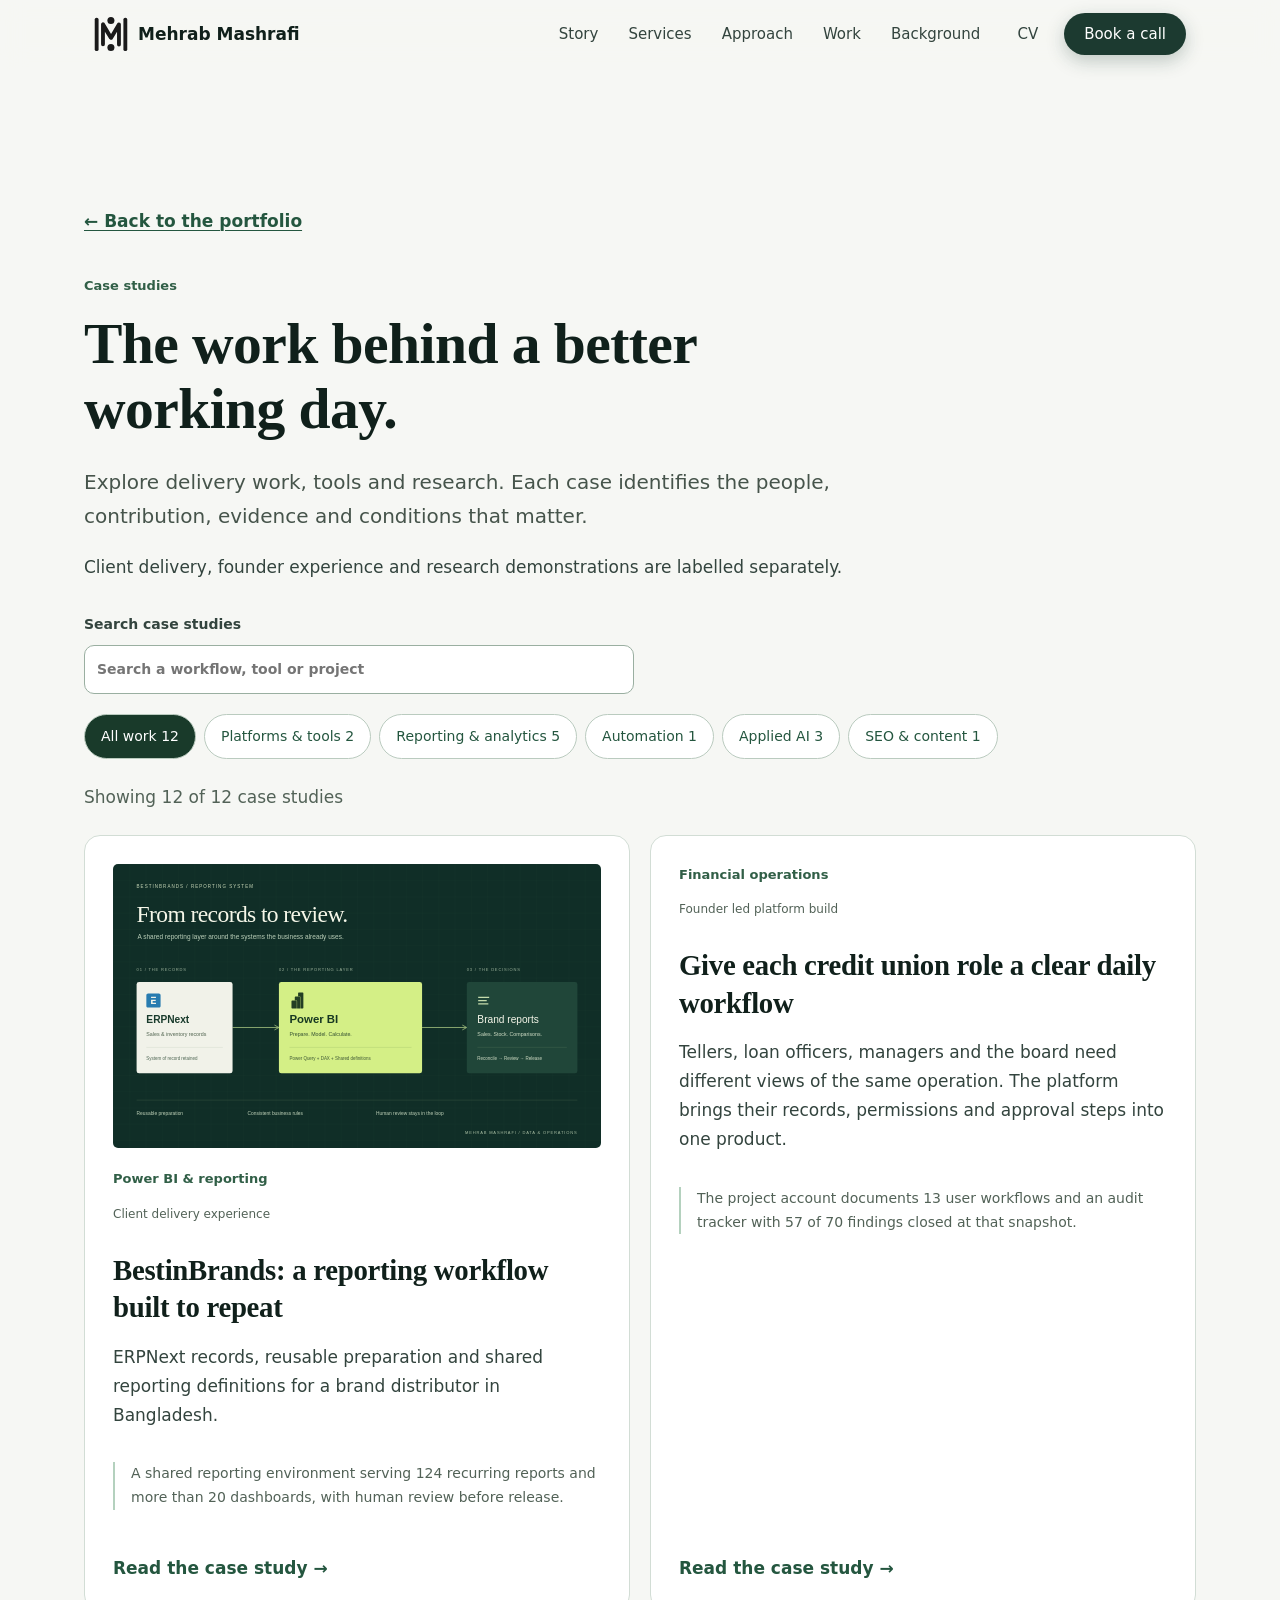
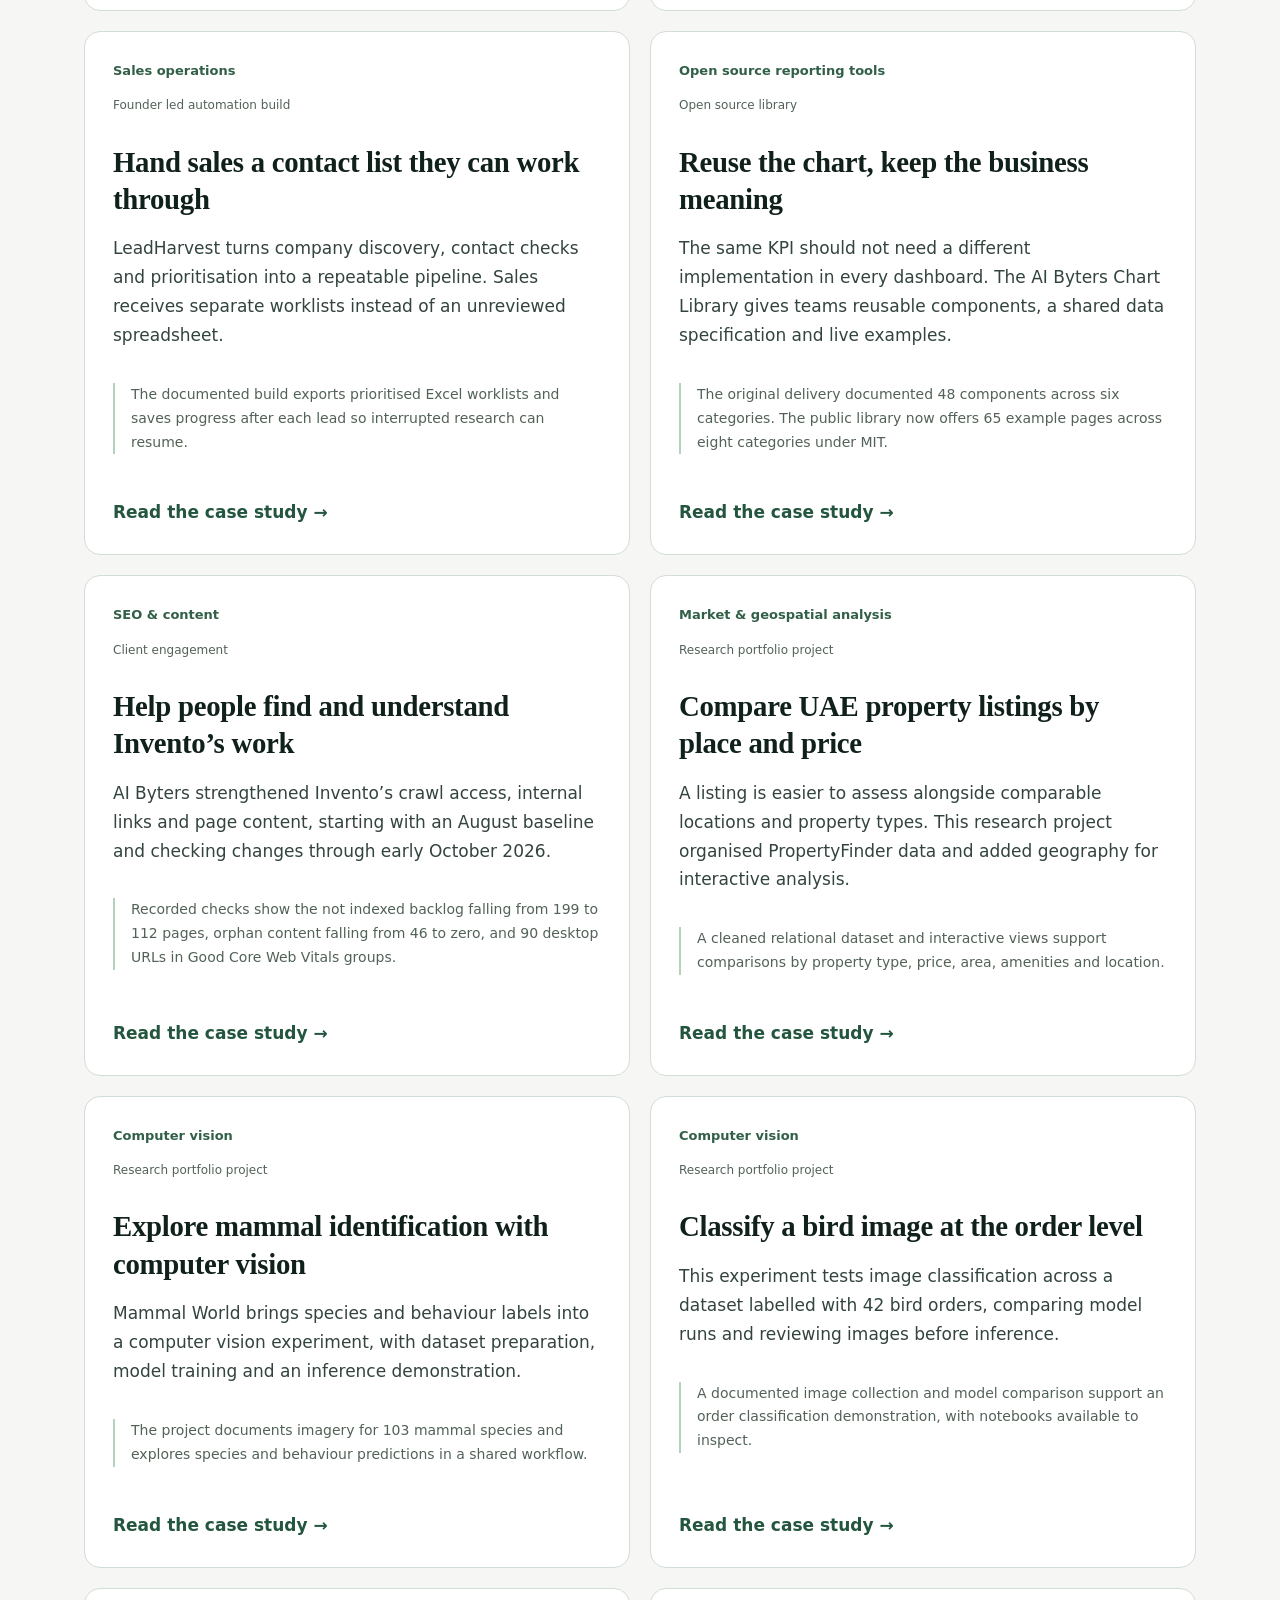
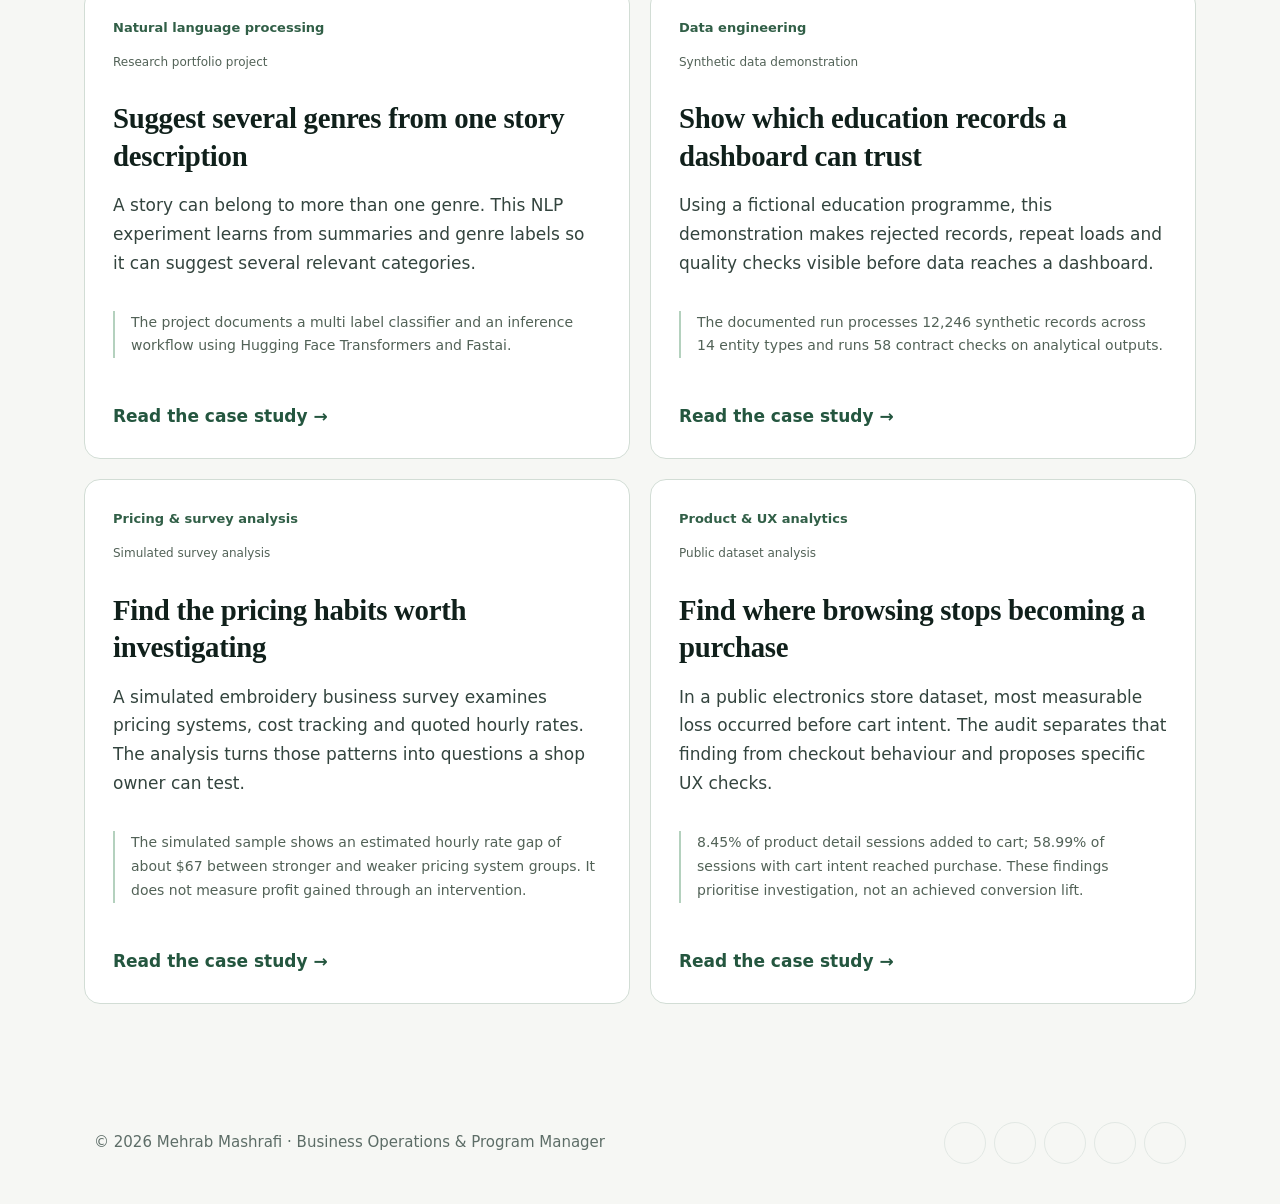
==== commit 881bff81: "Redesign BestinBrands reporting case study with visual storytelling" ====
--- a/projects/index.html
+++ b/projects/index.html
@@ -1,5 +1,5 @@
 <!DOCTYPE html>
-<html lang="en"><head><meta charset="UTF-8"><meta name="viewport" content="width=device-width, initial-scale=1"><title>Case studies | Mehrab Mashrafi</title><meta name="description" content="Delivery work, reporting, automation and research documented by Mehrab Mashrafi."><link rel="canonical" href="https://2mdipro7.github.io/projects/index.html"><meta property="og:type" content="article"><meta property="og:title" content="Case studies"><meta property="og:description" content="Delivery work, reporting, automation and research documented by Mehrab Mashrafi."><meta property="og:url" content="https://2mdipro7.github.io/projects/index.html"><meta name="twitter:card" content="summary"><meta name="theme-color" content="#1c3a30"><link rel="icon" href="../resources/images/mylogo_dark.svg"><link rel="stylesheet" href="../style.css?v=20261024"><link rel="stylesheet" href="../case-studies.css?v=20261024"><script type="application/ld+json">{"@context":"https://schema.org","@type":"CollectionPage","name":"Mehrab Mashrafi case studies","mainEntity":{"@type":"ItemList","numberOfItems":12,"itemListElement":[{"@type":"ListItem","position":1,"name":"Monthly brand reporting, ready in five days","url":"https://2mdipro7.github.io/projects/power-bi-reporting-automation.html"},{"@type":"ListItem","position":2,"name":"Give each credit union role a clear daily workflow","url":"https://2mdipro7.github.io/projects/credit-union-platform.html"},{"@type":"ListItem","position":3,"name":"Hand sales a contact list they can work through","url":"https://2mdipro7.github.io/projects/leadharvest.html"},{"@type":"ListItem","position":4,"name":"Reuse the chart, keep the business meaning","url":"https://2mdipro7.github.io/projects/visual-intelligence-library.html"},{"@type":"ListItem","position":5,"name":"Help people find and understand Invento’s work","url":"https://2mdipro7.github.io/projects/technical-seo-content-quality.html"},{"@type":"ListItem","position":6,"name":"Compare UAE property listings by place and price","url":"https://2mdipro7.github.io/projects/real-estate-uae.html"},{"@type":"ListItem","position":7,"name":"Explore mammal identification with computer vision","url":"https://2mdipro7.github.io/projects/mammal-world.html"},{"@type":"ListItem","position":8,"name":"Classify a bird image at the order level","url":"https://2mdipro7.github.io/projects/aves-order-classifier.html"},{"@type":"ListItem","position":9,"name":"Suggest several genres from one story description","url":"https://2mdipro7.github.io/projects/story-genre-classifier.html"},{"@type":"ListItem","position":10,"name":"Show which education records a dashboard can trust","url":"https://2mdipro7.github.io/projects/education-data-pipeline.html"},{"@type":"ListItem","position":11,"name":"Find the pricing habits worth investigating","url":"https://2mdipro7.github.io/projects/embroidery-pricing-analytics.html"},{"@type":"ListItem","position":12,"name":"Find where browsing stops becoming a purchase","url":"https://2mdipro7.github.io/projects/ecommerce-ux-funnel-audit.html"}]}}</script></head><body class="case-collection-page"><a class="skip-link" href="#main">Skip to content</a><header class="site-header">
+<html lang="en"><head><meta charset="UTF-8"><meta name="viewport" content="width=device-width, initial-scale=1"><title>Case studies | Mehrab Mashrafi</title><meta name="description" content="Delivery work, reporting, automation and research documented by Mehrab Mashrafi."><link rel="canonical" href="https://2mdipro7.github.io/projects/index.html"><meta property="og:type" content="article"><meta property="og:title" content="Case studies"><meta property="og:description" content="Delivery work, reporting, automation and research documented by Mehrab Mashrafi."><meta property="og:url" content="https://2mdipro7.github.io/projects/index.html"><meta name="twitter:card" content="summary"><meta name="theme-color" content="#1c3a30"><link rel="icon" href="../resources/images/mylogo_dark.svg"><link rel="stylesheet" href="../style.css?v=20261024"><link rel="stylesheet" href="../case-studies.css?v=20261024"><script type="application/ld+json">{"@context":"https://schema.org","@type":"CollectionPage","name":"Mehrab Mashrafi case studies","mainEntity":{"@type":"ItemList","numberOfItems":12,"itemListElement":[{"@type":"ListItem","position":1,"name":"BestinBrands: a reporting workflow built to repeat","url":"https://2mdipro7.github.io/projects/power-bi-reporting-automation.html"},{"@type":"ListItem","position":2,"name":"Give each credit union role a clear daily workflow","url":"https://2mdipro7.github.io/projects/credit-union-platform.html"},{"@type":"ListItem","position":3,"name":"Hand sales a contact list they can work through","url":"https://2mdipro7.github.io/projects/leadharvest.html"},{"@type":"ListItem","position":4,"name":"Reuse the chart, keep the business meaning","url":"https://2mdipro7.github.io/projects/visual-intelligence-library.html"},{"@type":"ListItem","position":5,"name":"Help people find and understand Invento’s work","url":"https://2mdipro7.github.io/projects/technical-seo-content-quality.html"},{"@type":"ListItem","position":6,"name":"Compare UAE property listings by place and price","url":"https://2mdipro7.github.io/projects/real-estate-uae.html"},{"@type":"ListItem","position":7,"name":"Explore mammal identification with computer vision","url":"https://2mdipro7.github.io/projects/mammal-world.html"},{"@type":"ListItem","position":8,"name":"Classify a bird image at the order level","url":"https://2mdipro7.github.io/projects/aves-order-classifier.html"},{"@type":"ListItem","position":9,"name":"Suggest several genres from one story description","url":"https://2mdipro7.github.io/projects/story-genre-classifier.html"},{"@type":"ListItem","position":10,"name":"Show which education records a dashboard can trust","url":"https://2mdipro7.github.io/projects/education-data-pipeline.html"},{"@type":"ListItem","position":11,"name":"Find the pricing habits worth investigating","url":"https://2mdipro7.github.io/projects/embroidery-pricing-analytics.html"},{"@type":"ListItem","position":12,"name":"Find where browsing stops becoming a purchase","url":"https://2mdipro7.github.io/projects/ecommerce-ux-funnel-audit.html"}]}}</script></head><body class="case-collection-page"><a class="skip-link" href="#main">Skip to content</a><header class="site-header">
         <div class="wrap nav-inner">
             <a class="brand" href="../index.html" aria-label="Mehrab Mashrafi, home">
                 <img src="../resources/images/mylogo_dark.svg" alt="" width="34" height="34">
@@ -16,7 +16,7 @@
                 <li><a class="btn btn-primary" href="https://calendly.com/2mdipro7/30min" target="_blank" rel="noopener">Book a call</a></li>
             </ul>
         </div>
-    </header><main id="main"><div class="study-shell"><a class="study-back" href="../index.html#work">← Back to the portfolio</a><header class="study-heading"><p class="study-kicker">Case studies</p><h1>The work behind a better working day.</h1><p class="study-lead">Explore delivery work, tools and research. Each case identifies the people, contribution, evidence and conditions that matter.</p><p>Client delivery, founder experience and research demonstrations are labelled separately.</p></header><div class="study-filters"><label>Search case studies<input id="case-search" type="search" placeholder="Search a workflow, tool or project"></label><div role="group" aria-label="Filter case studies"><button type="button" data-case-filter="all" aria-pressed="true">All work 12</button><button type="button" data-case-filter="platforms" aria-pressed="false">Platforms &amp; tools 2</button><button type="button" data-case-filter="analytics" aria-pressed="false">Reporting &amp; analytics 5</button><button type="button" data-case-filter="automation" aria-pressed="false">Automation 1</button><button type="button" data-case-filter="ai" aria-pressed="false">Applied AI 3</button><button type="button" data-case-filter="seo" aria-pressed="false">SEO &amp; content 1</button></div></div><p id="case-count" role="status">Showing 12 of 12 case studies</p><div class="study-grid"><a class="study-card" data-case-category="analytics" href="power-bi-reporting-automation.html"><p class="study-kicker">Power BI &amp; reporting</p><p class="study-type">Client delivery experience</p><h2>Monthly brand reporting, ready in five days</h2><p>A distributor of 100+ brands needed a different monthly report for each brand. Mehrab brought ERPNext and Salesforce data into one Power BI model, with checks before reports went out.</p><p class="study-card-outcome">The author reports about 10 minutes for the hardest report and five days for the full monthly cycle. These are two different measures of the work.</p><span>Read the case study →</span></a><a class="study-card" data-case-category="platforms" href="credit-union-platform.html"><p class="study-kicker">Financial operations</p><p class="study-type">Founder led platform build</p><h2>Give each credit union role a clear daily workflow</h2><p>Tellers, loan officers, managers and the board need different views of the same operation. The platform brings their records, permissions and approval steps into one product.</p><p class="study-card-outcome">The project account documents 13 user workflows and an audit tracker with 57 of 70 findings closed at that snapshot.</p><span>Read the case study →</span></a><a class="study-card" data-case-category="automation" href="leadharvest.html"><p class="study-kicker">Sales operations</p><p class="study-type">Founder led automation build</p><h2>Hand sales a contact list they can work through</h2><p>LeadHarvest turns company discovery, contact checks and prioritisation into a repeatable pipeline. Sales receives separate worklists instead of an unreviewed spreadsheet.</p><p class="study-card-outcome">The documented build exports prioritised Excel worklists and saves progress after each lead so interrupted research can resume.</p><span>Read the case study →</span></a><a class="study-card" data-case-category="platforms" href="visual-intelligence-library.html"><p class="study-kicker">Open source reporting tools</p><p class="study-type">Open source library</p><h2>Reuse the chart, keep the business meaning</h2><p>The same KPI should not need a different implementation in every dashboard. The AI Byters Chart Library gives teams reusable components, a shared data specification and live examples.</p><p class="study-card-outcome">The original delivery documented 48 components across six categories. The public library now offers 65 example pages across eight categories under MIT.</p><span>Read the case study →</span></a><a class="study-card" data-case-category="seo" href="technical-seo-content-quality.html"><p class="study-kicker">SEO &amp; content</p><p class="study-type">Client engagement</p><h2>Help people find and understand Invento’s work</h2><p>AI Byters strengthened Invento’s crawl access, internal links and page content, starting with an August baseline and checking changes through early October 2026.</p><p class="study-card-outcome">Recorded checks show the not indexed backlog falling from 199 to 112 pages, orphan content falling from 46 to zero, and 90 desktop URLs in Good Core Web Vitals groups.</p><span>Read the case study →</span></a><a class="study-card" data-case-category="analytics" href="real-estate-uae.html"><p class="study-kicker">Market &amp; geospatial analysis</p><p class="study-type">Research portfolio project</p><h2>Compare UAE property listings by place and price</h2><p>A listing is easier to assess alongside comparable locations and property types. This research project organised PropertyFinder data and added geography for interactive analysis.</p><p class="study-card-outcome">A cleaned relational dataset and interactive views support comparisons by property type, price, area, amenities and location.</p><span>Read the case study →</span></a><a class="study-card" data-case-category="ai" href="mammal-world.html"><p class="study-kicker">Computer vision</p><p class="study-type">Research portfolio project</p><h2>Explore mammal identification with computer vision</h2><p>Mammal World brings species and behaviour labels into a computer vision experiment, with dataset preparation, model training and an inference demonstration.</p><p class="study-card-outcome">The project documents imagery for 103 mammal species and explores species and behaviour predictions in a shared workflow.</p><span>Read the case study →</span></a><a class="study-card" data-case-category="ai" href="aves-order-classifier.html"><p class="study-kicker">Computer vision</p><p class="study-type">Research portfolio project</p><h2>Classify a bird image at the order level</h2><p>This experiment tests image classification across a dataset labelled with 42 bird orders, comparing model runs and reviewing images before inference.</p><p class="study-card-outcome">A documented image collection and model comparison support an order classification demonstration, with notebooks available to inspect.</p><span>Read the case study →</span></a><a class="study-card" data-case-category="ai" href="story-genre-classifier.html"><p class="study-kicker">Natural language processing</p><p class="study-type">Research portfolio project</p><h2>Suggest several genres from one story description</h2><p>A story can belong to more than one genre. This NLP experiment learns from summaries and genre labels so it can suggest several relevant categories.</p><p class="study-card-outcome">The project documents a multi label classifier and an inference workflow using Hugging Face Transformers and Fastai.</p><span>Read the case study →</span></a><a class="study-card" data-case-category="analytics" href="education-data-pipeline.html"><p class="study-kicker">Data engineering</p><p class="study-type">Synthetic data demonstration</p><h2>Show which education records a dashboard can trust</h2><p>Using a fictional education programme, this demonstration makes rejected records, repeat loads and quality checks visible before data reaches a dashboard.</p><p class="study-card-outcome">The documented run processes 12,246 synthetic records across 14 entity types and runs 58 contract checks on analytical outputs.</p><span>Read the case study →</span></a><a class="study-card" data-case-category="analytics" href="embroidery-pricing-analytics.html"><p class="study-kicker">Pricing &amp; survey analysis</p><p class="study-type">Simulated survey analysis</p><h2>Find the pricing habits worth investigating</h2><p>A simulated embroidery business survey examines pricing systems, cost tracking and quoted hourly rates. The analysis turns those patterns into questions a shop owner can test.</p><p class="study-card-outcome">The simulated sample shows an estimated hourly rate gap of about $67 between stronger and weaker pricing system groups. It does not measure profit gained through an intervention.</p><span>Read the case study →</span></a><a class="study-card" data-case-category="analytics" href="ecommerce-ux-funnel-audit.html"><p class="study-kicker">Product &amp; UX analytics</p><p class="study-type">Public dataset analysis</p><h2>Find where browsing stops becoming a purchase</h2><p>In a public electronics store dataset, most measurable loss occurred before cart intent. The audit separates that finding from checkout behaviour and proposes specific UX checks.</p><p class="study-card-outcome">8.45% of product detail sessions added to cart; 58.99% of sessions with cart intent reached purchase. These findings prioritise investigation, not an achieved conversion lift.</p><span>Read the case study →</span></a></div><p id="case-empty" hidden>No matching case studies. <button type="button" id="case-clear">Clear search and filters</button></p></div><script src="../js/case-studies.js?v=20261024"></script></main><footer class="site-footer">
+    </header><main id="main"><div class="study-shell"><a class="study-back" href="../index.html#work">← Back to the portfolio</a><header class="study-heading"><p class="study-kicker">Case studies</p><h1>The work behind a better working day.</h1><p class="study-lead">Explore delivery work, tools and research. Each case identifies the people, contribution, evidence and conditions that matter.</p><p>Client delivery, founder experience and research demonstrations are labelled separately.</p></header><div class="study-filters"><label>Search case studies<input id="case-search" type="search" placeholder="Search a workflow, tool or project"></label><div role="group" aria-label="Filter case studies"><button type="button" data-case-filter="all" aria-pressed="true">All work 12</button><button type="button" data-case-filter="platforms" aria-pressed="false">Platforms &amp; tools 2</button><button type="button" data-case-filter="analytics" aria-pressed="false">Reporting &amp; analytics 5</button><button type="button" data-case-filter="automation" aria-pressed="false">Automation 1</button><button type="button" data-case-filter="ai" aria-pressed="false">Applied AI 3</button><button type="button" data-case-filter="seo" aria-pressed="false">SEO &amp; content 1</button></div></div><p id="case-count" role="status">Showing 12 of 12 case studies</p><div class="study-grid"><a class="study-card" data-case-category="analytics" href="power-bi-reporting-automation.html"><img src="../resources/case-studies/bestinbrands/reporting-cover.svg" alt="" width="2400" height="1400" loading="lazy" style="width:100%;height:auto;border-radius:5px;margin-bottom:20px"><p class="study-kicker">Power BI &amp; reporting</p><p class="study-type">Client delivery experience</p><h2>BestinBrands: a reporting workflow built to repeat</h2><p>ERPNext records, reusable preparation and shared reporting definitions for a brand distributor in Bangladesh.</p><p class="study-card-outcome">A shared reporting environment serving 124 recurring reports and more than 20 dashboards, with human review before release.</p><span>Read the case study →</span></a><a class="study-card" data-case-category="platforms" href="credit-union-platform.html"><p class="study-kicker">Financial operations</p><p class="study-type">Founder led platform build</p><h2>Give each credit union role a clear daily workflow</h2><p>Tellers, loan officers, managers and the board need different views of the same operation. The platform brings their records, permissions and approval steps into one product.</p><p class="study-card-outcome">The project account documents 13 user workflows and an audit tracker with 57 of 70 findings closed at that snapshot.</p><span>Read the case study →</span></a><a class="study-card" data-case-category="automation" href="leadharvest.html"><p class="study-kicker">Sales operations</p><p class="study-type">Founder led automation build</p><h2>Hand sales a contact list they can work through</h2><p>LeadHarvest turns company discovery, contact checks and prioritisation into a repeatable pipeline. Sales receives separate worklists instead of an unreviewed spreadsheet.</p><p class="study-card-outcome">The documented build exports prioritised Excel worklists and saves progress after each lead so interrupted research can resume.</p><span>Read the case study →</span></a><a class="study-card" data-case-category="platforms" href="visual-intelligence-library.html"><p class="study-kicker">Open source reporting tools</p><p class="study-type">Open source library</p><h2>Reuse the chart, keep the business meaning</h2><p>The same KPI should not need a different implementation in every dashboard. The AI Byters Chart Library gives teams reusable components, a shared data specification and live examples.</p><p class="study-card-outcome">The original delivery documented 48 components across six categories. The public library now offers 65 example pages across eight categories under MIT.</p><span>Read the case study →</span></a><a class="study-card" data-case-category="seo" href="technical-seo-content-quality.html"><p class="study-kicker">SEO &amp; content</p><p class="study-type">Client engagement</p><h2>Help people find and understand Invento’s work</h2><p>AI Byters strengthened Invento’s crawl access, internal links and page content, starting with an August baseline and checking changes through early October 2026.</p><p class="study-card-outcome">Recorded checks show the not indexed backlog falling from 199 to 112 pages, orphan content falling from 46 to zero, and 90 desktop URLs in Good Core Web Vitals groups.</p><span>Read the case study →</span></a><a class="study-card" data-case-category="analytics" href="real-estate-uae.html"><p class="study-kicker">Market &amp; geospatial analysis</p><p class="study-type">Research portfolio project</p><h2>Compare UAE property listings by place and price</h2><p>A listing is easier to assess alongside comparable locations and property types. This research project organised PropertyFinder data and added geography for interactive analysis.</p><p class="study-card-outcome">A cleaned relational dataset and interactive views support comparisons by property type, price, area, amenities and location.</p><span>Read the case study →</span></a><a class="study-card" data-case-category="ai" href="mammal-world.html"><p class="study-kicker">Computer vision</p><p class="study-type">Research portfolio project</p><h2>Explore mammal identification with computer vision</h2><p>Mammal World brings species and behaviour labels into a computer vision experiment, with dataset preparation, model training and an inference demonstration.</p><p class="study-card-outcome">The project documents imagery for 103 mammal species and explores species and behaviour predictions in a shared workflow.</p><span>Read the case study →</span></a><a class="study-card" data-case-category="ai" href="aves-order-classifier.html"><p class="study-kicker">Computer vision</p><p class="study-type">Research portfolio project</p><h2>Classify a bird image at the order level</h2><p>This experiment tests image classification across a dataset labelled with 42 bird orders, comparing model runs and reviewing images before inference.</p><p class="study-card-outcome">A documented image collection and model comparison support an order classification demonstration, with notebooks available to inspect.</p><span>Read the case study →</span></a><a class="study-card" data-case-category="ai" href="story-genre-classifier.html"><p class="study-kicker">Natural language processing</p><p class="study-type">Research portfolio project</p><h2>Suggest several genres from one story description</h2><p>A story can belong to more than one genre. This NLP experiment learns from summaries and genre labels so it can suggest several relevant categories.</p><p class="study-card-outcome">The project documents a multi label classifier and an inference workflow using Hugging Face Transformers and Fastai.</p><span>Read the case study →</span></a><a class="study-card" data-case-category="analytics" href="education-data-pipeline.html"><p class="study-kicker">Data engineering</p><p class="study-type">Synthetic data demonstration</p><h2>Show which education records a dashboard can trust</h2><p>Using a fictional education programme, this demonstration makes rejected records, repeat loads and quality checks visible before data reaches a dashboard.</p><p class="study-card-outcome">The documented run processes 12,246 synthetic records across 14 entity types and runs 58 contract checks on analytical outputs.</p><span>Read the case study →</span></a><a class="study-card" data-case-category="analytics" href="embroidery-pricing-analytics.html"><p class="study-kicker">Pricing &amp; survey analysis</p><p class="study-type">Simulated survey analysis</p><h2>Find the pricing habits worth investigating</h2><p>A simulated embroidery business survey examines pricing systems, cost tracking and quoted hourly rates. The analysis turns those patterns into questions a shop owner can test.</p><p class="study-card-outcome">The simulated sample shows an estimated hourly rate gap of about $67 between stronger and weaker pricing system groups. It does not measure profit gained through an intervention.</p><span>Read the case study →</span></a><a class="study-card" data-case-category="analytics" href="ecommerce-ux-funnel-audit.html"><p class="study-kicker">Product &amp; UX analytics</p><p class="study-type">Public dataset analysis</p><h2>Find where browsing stops becoming a purchase</h2><p>In a public electronics store dataset, most measurable loss occurred before cart intent. The audit separates that finding from checkout behaviour and proposes specific UX checks.</p><p class="study-card-outcome">8.45% of product detail sessions added to cart; 58.99% of sessions with cart intent reached purchase. These findings prioritise investigation, not an achieved conversion lift.</p><span>Read the case study →</span></a></div><p id="case-empty" hidden>No matching case studies. <button type="button" id="case-clear">Clear search and filters</button></p></div><script src="../js/case-studies.js?v=20261024"></script></main><footer class="site-footer">
         <div class="wrap footer-inner">
             <div>
                 <div>&copy; 2026 Mehrab Mashrafi · Business Operations &amp; Program Manager</div>
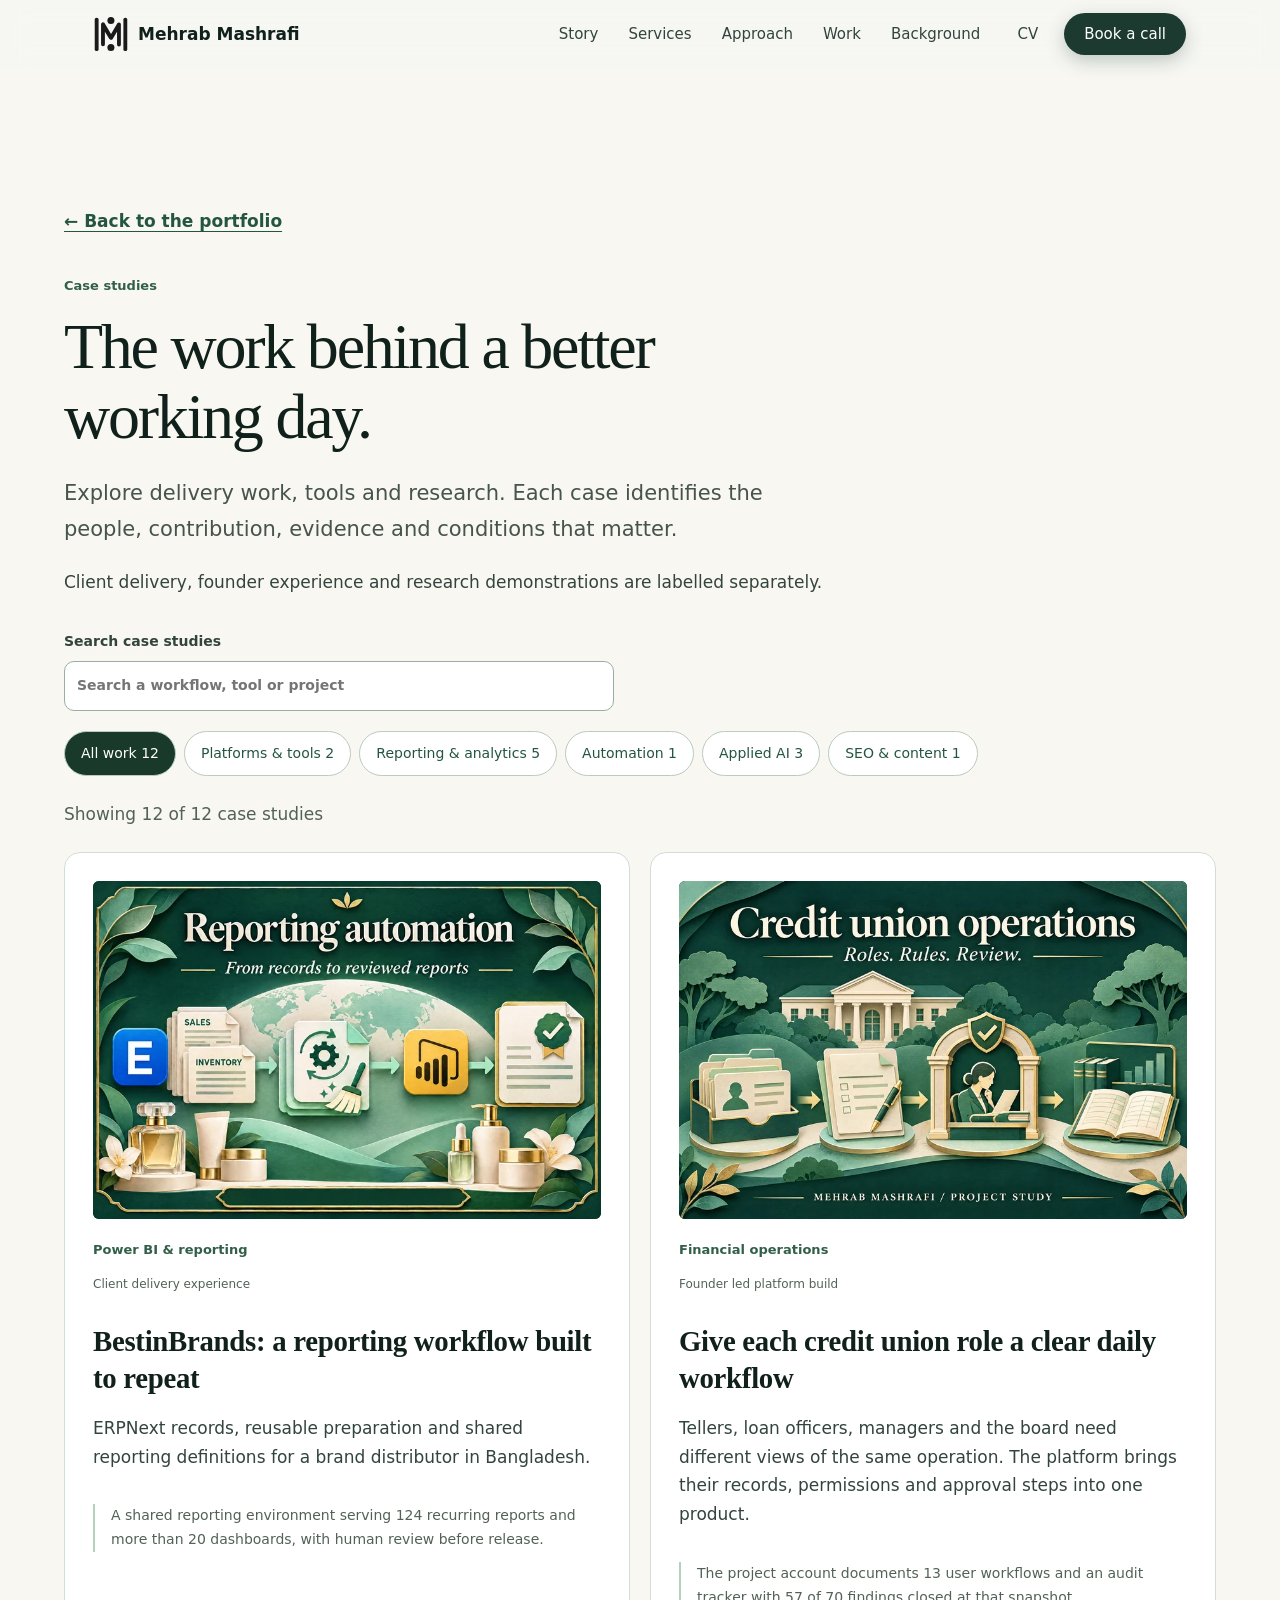
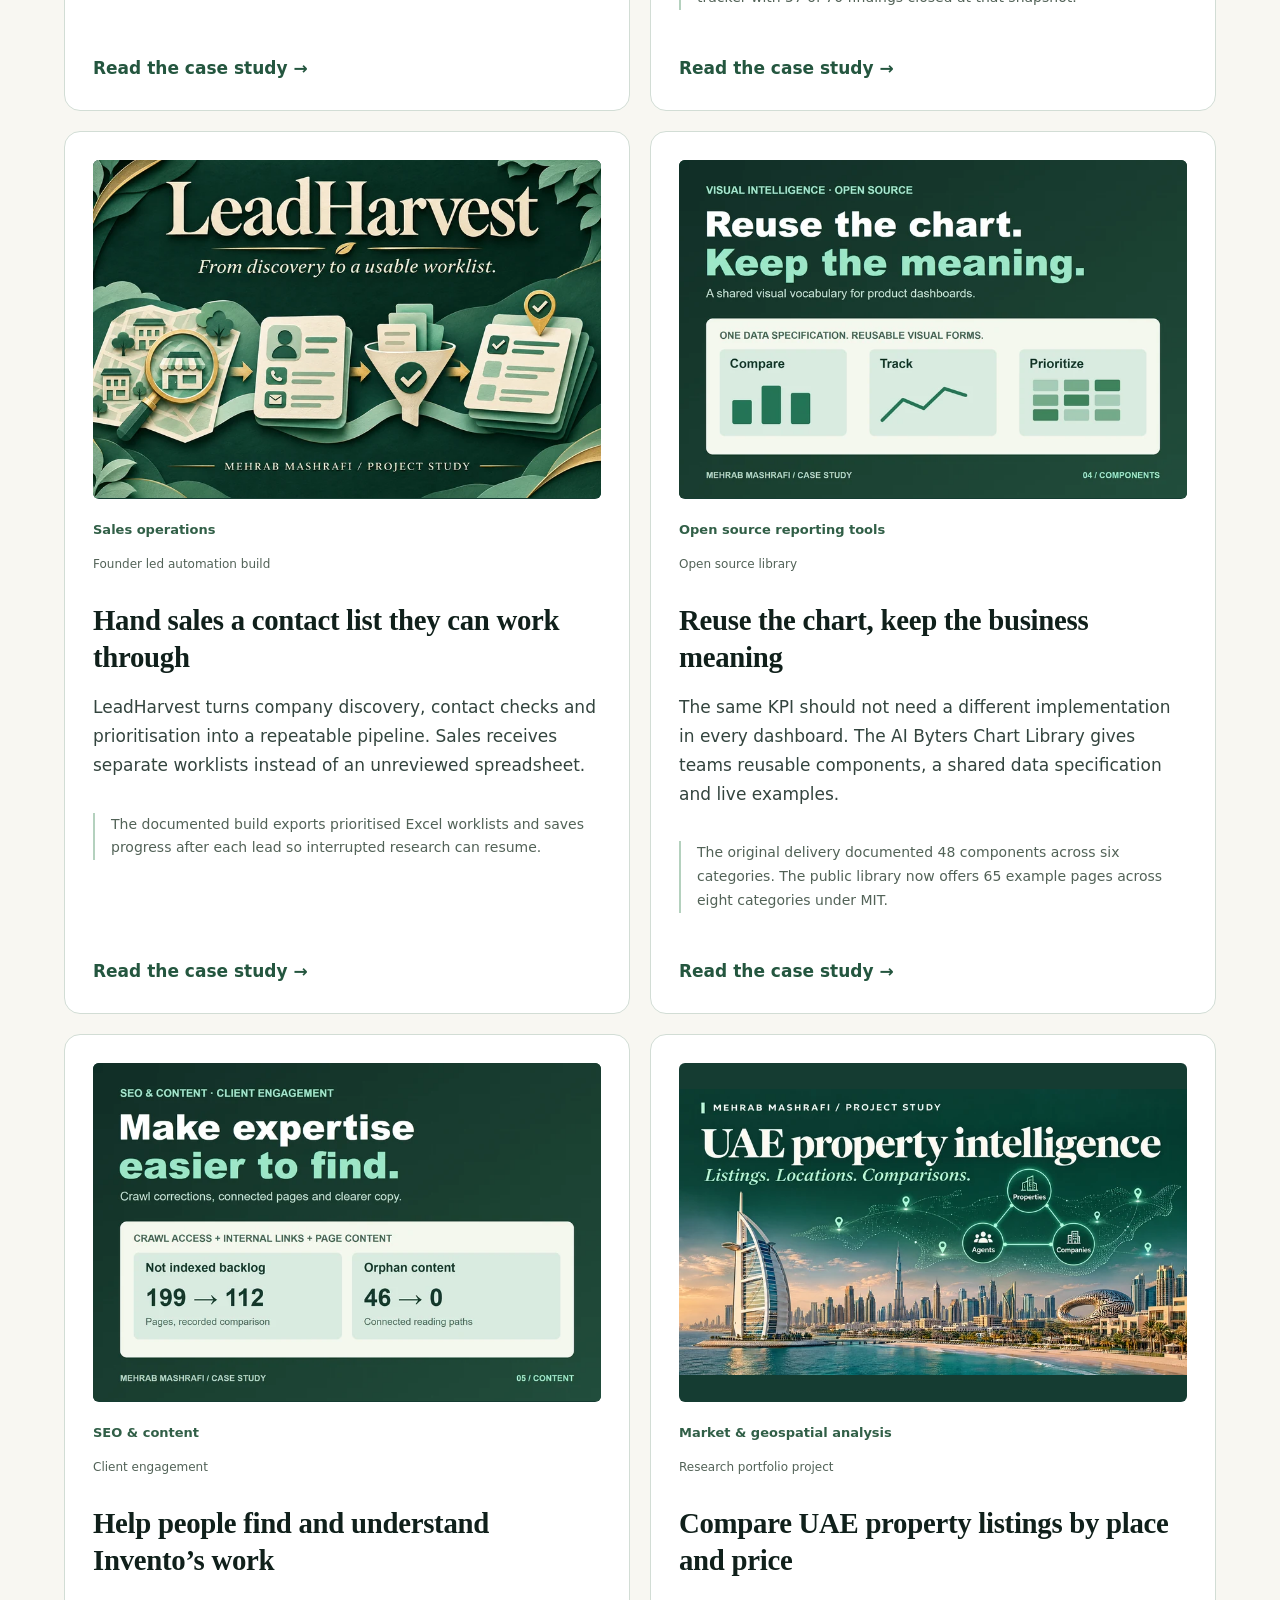
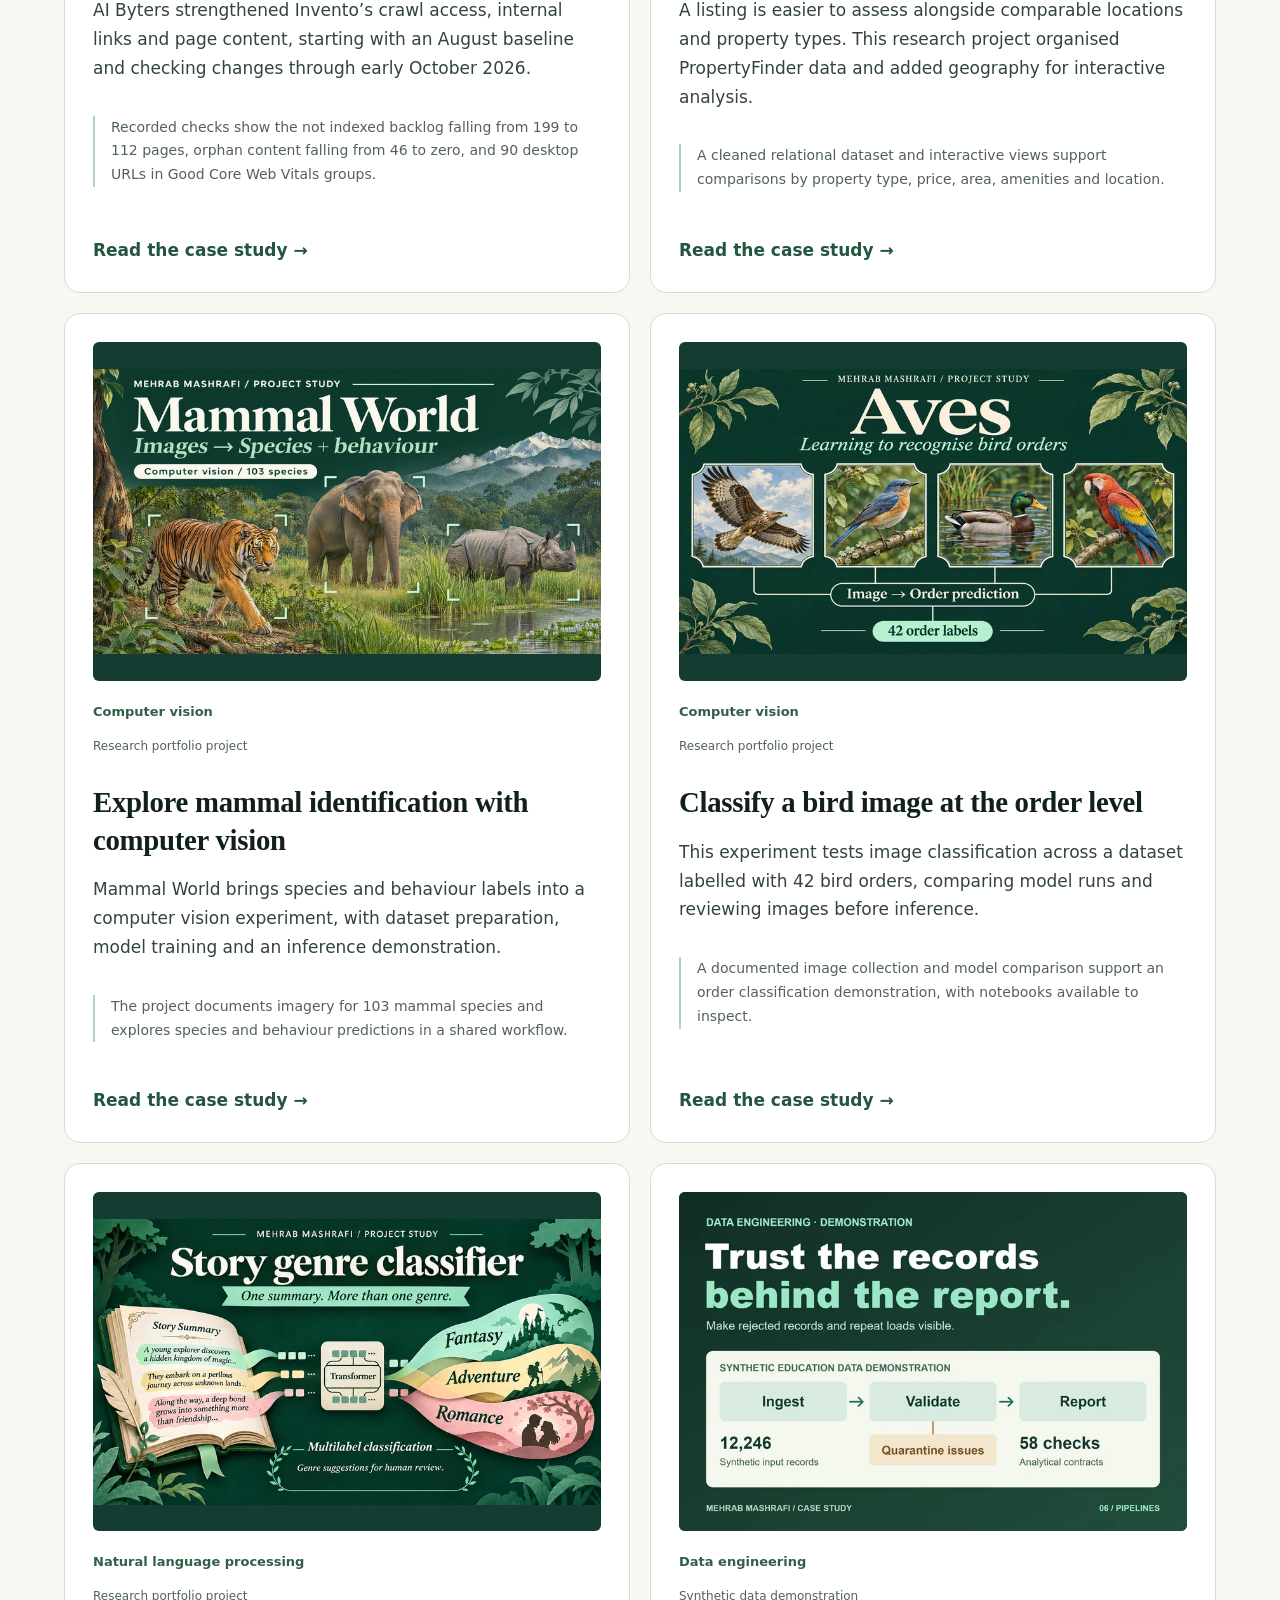
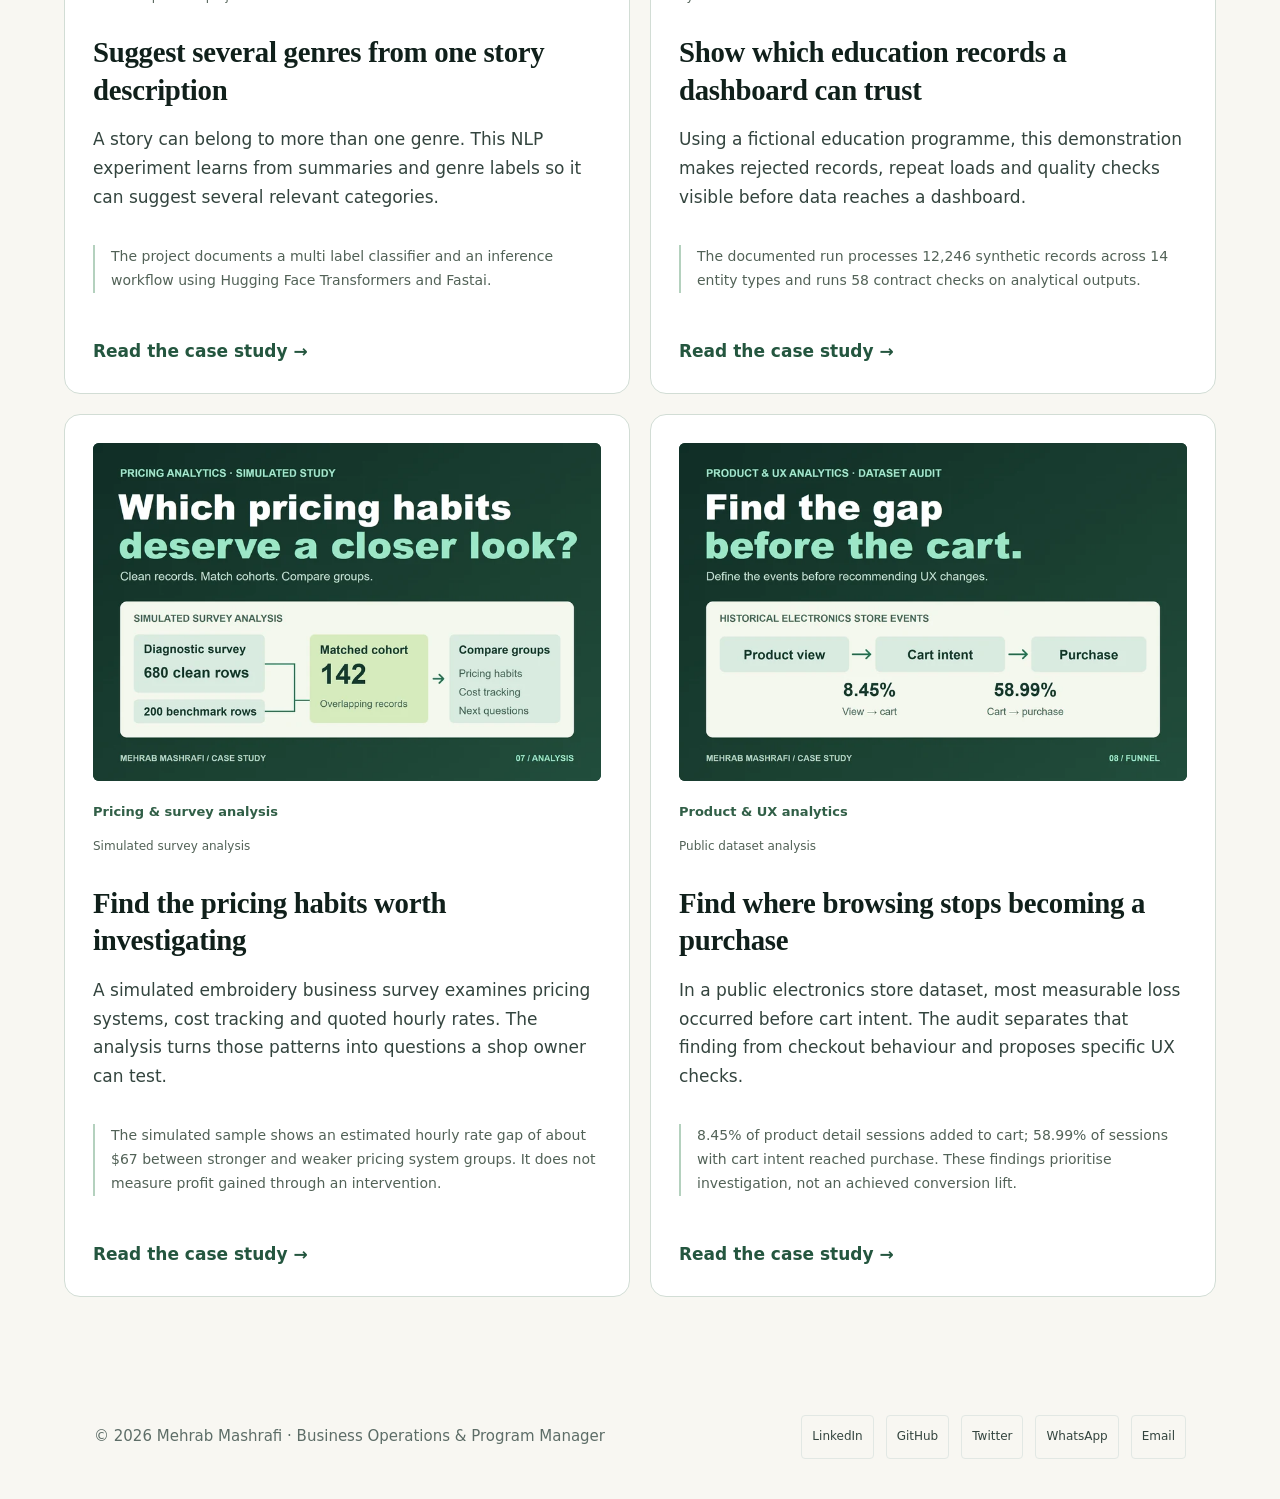
==== commit ad94caad: "Rebuild portfolio case stories, restore walkthroughs and add branded visual evidence" ====
--- a/projects/index.html
+++ b/projects/index.html
@@ -1,5 +1,5 @@
 <!DOCTYPE html>
-<html lang="en"><head><meta charset="UTF-8"><meta name="viewport" content="width=device-width, initial-scale=1"><title>Case studies | Mehrab Mashrafi</title><meta name="description" content="Delivery work, reporting, automation and research documented by Mehrab Mashrafi."><link rel="canonical" href="https://2mdipro7.github.io/projects/index.html"><meta property="og:type" content="article"><meta property="og:title" content="Case studies"><meta property="og:description" content="Delivery work, reporting, automation and research documented by Mehrab Mashrafi."><meta property="og:url" content="https://2mdipro7.github.io/projects/index.html"><meta name="twitter:card" content="summary"><meta name="theme-color" content="#1c3a30"><link rel="icon" href="../resources/images/mylogo_dark.svg"><link rel="stylesheet" href="../style.css?v=20261024"><link rel="stylesheet" href="../case-studies.css?v=20261024"><script type="application/ld+json">{"@context":"https://schema.org","@type":"CollectionPage","name":"Mehrab Mashrafi case studies","mainEntity":{"@type":"ItemList","numberOfItems":12,"itemListElement":[{"@type":"ListItem","position":1,"name":"BestinBrands: a reporting workflow built to repeat","url":"https://2mdipro7.github.io/projects/power-bi-reporting-automation.html"},{"@type":"ListItem","position":2,"name":"Give each credit union role a clear daily workflow","url":"https://2mdipro7.github.io/projects/credit-union-platform.html"},{"@type":"ListItem","position":3,"name":"Hand sales a contact list they can work through","url":"https://2mdipro7.github.io/projects/leadharvest.html"},{"@type":"ListItem","position":4,"name":"Reuse the chart, keep the business meaning","url":"https://2mdipro7.github.io/projects/visual-intelligence-library.html"},{"@type":"ListItem","position":5,"name":"Help people find and understand Invento’s work","url":"https://2mdipro7.github.io/projects/technical-seo-content-quality.html"},{"@type":"ListItem","position":6,"name":"Compare UAE property listings by place and price","url":"https://2mdipro7.github.io/projects/real-estate-uae.html"},{"@type":"ListItem","position":7,"name":"Explore mammal identification with computer vision","url":"https://2mdipro7.github.io/projects/mammal-world.html"},{"@type":"ListItem","position":8,"name":"Classify a bird image at the order level","url":"https://2mdipro7.github.io/projects/aves-order-classifier.html"},{"@type":"ListItem","position":9,"name":"Suggest several genres from one story description","url":"https://2mdipro7.github.io/projects/story-genre-classifier.html"},{"@type":"ListItem","position":10,"name":"Show which education records a dashboard can trust","url":"https://2mdipro7.github.io/projects/education-data-pipeline.html"},{"@type":"ListItem","position":11,"name":"Find the pricing habits worth investigating","url":"https://2mdipro7.github.io/projects/embroidery-pricing-analytics.html"},{"@type":"ListItem","position":12,"name":"Find where browsing stops becoming a purchase","url":"https://2mdipro7.github.io/projects/ecommerce-ux-funnel-audit.html"}]}}</script></head><body class="case-collection-page"><a class="skip-link" href="#main">Skip to content</a><header class="site-header">
+<html lang="en"><head><meta charset="UTF-8"><meta name="viewport" content="width=device-width, initial-scale=1"><title>Case studies | Mehrab Mashrafi</title><meta name="description" content="Delivery work, reporting, automation and research documented by Mehrab Mashrafi."><link rel="canonical" href="https://2mdipro7.github.io/projects/index.html"><meta property="og:type" content="article"><meta property="og:title" content="Case studies"><meta property="og:description" content="Delivery work, reporting, automation and research documented by Mehrab Mashrafi."><meta property="og:url" content="https://2mdipro7.github.io/projects/index.html"><meta name="twitter:card" content="summary"><meta name="theme-color" content="#1c3a30"><link rel="icon" href="../resources/images/mylogo_dark.svg"><link rel="stylesheet" href="../style.css?v=20261024"><link rel="stylesheet" href="../case-studies.css?v=20261105-story"><script type="application/ld+json">{"@context":"https://schema.org","@type":"CollectionPage","name":"Mehrab Mashrafi case studies","mainEntity":{"@type":"ItemList","numberOfItems":12,"itemListElement":[{"@type":"ListItem","position":1,"name":"BestinBrands: a reporting workflow built to repeat","url":"https://2mdipro7.github.io/projects/power-bi-reporting-automation.html"},{"@type":"ListItem","position":2,"name":"Give each credit union role a clear daily workflow","url":"https://2mdipro7.github.io/projects/credit-union-platform.html"},{"@type":"ListItem","position":3,"name":"Hand sales a contact list they can work through","url":"https://2mdipro7.github.io/projects/leadharvest.html"},{"@type":"ListItem","position":4,"name":"Reuse the chart, keep the business meaning","url":"https://2mdipro7.github.io/projects/visual-intelligence-library.html"},{"@type":"ListItem","position":5,"name":"Help people find and understand Invento’s work","url":"https://2mdipro7.github.io/projects/technical-seo-content-quality.html"},{"@type":"ListItem","position":6,"name":"Compare UAE property listings by place and price","url":"https://2mdipro7.github.io/projects/real-estate-uae.html"},{"@type":"ListItem","position":7,"name":"Explore mammal identification with computer vision","url":"https://2mdipro7.github.io/projects/mammal-world.html"},{"@type":"ListItem","position":8,"name":"Classify a bird image at the order level","url":"https://2mdipro7.github.io/projects/aves-order-classifier.html"},{"@type":"ListItem","position":9,"name":"Suggest several genres from one story description","url":"https://2mdipro7.github.io/projects/story-genre-classifier.html"},{"@type":"ListItem","position":10,"name":"Show which education records a dashboard can trust","url":"https://2mdipro7.github.io/projects/education-data-pipeline.html"},{"@type":"ListItem","position":11,"name":"Find the pricing habits worth investigating","url":"https://2mdipro7.github.io/projects/embroidery-pricing-analytics.html"},{"@type":"ListItem","position":12,"name":"Find where browsing stops becoming a purchase","url":"https://2mdipro7.github.io/projects/ecommerce-ux-funnel-audit.html"}]}}</script></head><body class="case-collection-page"><a class="skip-link" href="#main">Skip to content</a><header class="site-header">
         <div class="wrap nav-inner">
             <a class="brand" href="../index.html" aria-label="Mehrab Mashrafi, home">
                 <img src="../resources/images/mylogo_dark.svg" alt="" width="34" height="34">
@@ -16,18 +16,18 @@
                 <li><a class="btn btn-primary" href="https://calendly.com/2mdipro7/30min" target="_blank" rel="noopener">Book a call</a></li>
             </ul>
         </div>
-    </header><main id="main"><div class="study-shell"><a class="study-back" href="../index.html#work">← Back to the portfolio</a><header class="study-heading"><p class="study-kicker">Case studies</p><h1>The work behind a better working day.</h1><p class="study-lead">Explore delivery work, tools and research. Each case identifies the people, contribution, evidence and conditions that matter.</p><p>Client delivery, founder experience and research demonstrations are labelled separately.</p></header><div class="study-filters"><label>Search case studies<input id="case-search" type="search" placeholder="Search a workflow, tool or project"></label><div role="group" aria-label="Filter case studies"><button type="button" data-case-filter="all" aria-pressed="true">All work 12</button><button type="button" data-case-filter="platforms" aria-pressed="false">Platforms &amp; tools 2</button><button type="button" data-case-filter="analytics" aria-pressed="false">Reporting &amp; analytics 5</button><button type="button" data-case-filter="automation" aria-pressed="false">Automation 1</button><button type="button" data-case-filter="ai" aria-pressed="false">Applied AI 3</button><button type="button" data-case-filter="seo" aria-pressed="false">SEO &amp; content 1</button></div></div><p id="case-count" role="status">Showing 12 of 12 case studies</p><div class="study-grid"><a class="study-card" data-case-category="analytics" href="power-bi-reporting-automation.html"><img src="../resources/case-studies/bestinbrands/reporting-cover.svg" alt="" width="2400" height="1400" loading="lazy" style="width:100%;height:auto;border-radius:5px;margin-bottom:20px"><p class="study-kicker">Power BI &amp; reporting</p><p class="study-type">Client delivery experience</p><h2>BestinBrands: a reporting workflow built to repeat</h2><p>ERPNext records, reusable preparation and shared reporting definitions for a brand distributor in Bangladesh.</p><p class="study-card-outcome">A shared reporting environment serving 124 recurring reports and more than 20 dashboards, with human review before release.</p><span>Read the case study →</span></a><a class="study-card" data-case-category="platforms" href="credit-union-platform.html"><p class="study-kicker">Financial operations</p><p class="study-type">Founder led platform build</p><h2>Give each credit union role a clear daily workflow</h2><p>Tellers, loan officers, managers and the board need different views of the same operation. The platform brings their records, permissions and approval steps into one product.</p><p class="study-card-outcome">The project account documents 13 user workflows and an audit tracker with 57 of 70 findings closed at that snapshot.</p><span>Read the case study →</span></a><a class="study-card" data-case-category="automation" href="leadharvest.html"><p class="study-kicker">Sales operations</p><p class="study-type">Founder led automation build</p><h2>Hand sales a contact list they can work through</h2><p>LeadHarvest turns company discovery, contact checks and prioritisation into a repeatable pipeline. Sales receives separate worklists instead of an unreviewed spreadsheet.</p><p class="study-card-outcome">The documented build exports prioritised Excel worklists and saves progress after each lead so interrupted research can resume.</p><span>Read the case study →</span></a><a class="study-card" data-case-category="platforms" href="visual-intelligence-library.html"><p class="study-kicker">Open source reporting tools</p><p class="study-type">Open source library</p><h2>Reuse the chart, keep the business meaning</h2><p>The same KPI should not need a different implementation in every dashboard. The AI Byters Chart Library gives teams reusable components, a shared data specification and live examples.</p><p class="study-card-outcome">The original delivery documented 48 components across six categories. The public library now offers 65 example pages across eight categories under MIT.</p><span>Read the case study →</span></a><a class="study-card" data-case-category="seo" href="technical-seo-content-quality.html"><p class="study-kicker">SEO &amp; content</p><p class="study-type">Client engagement</p><h2>Help people find and understand Invento’s work</h2><p>AI Byters strengthened Invento’s crawl access, internal links and page content, starting with an August baseline and checking changes through early October 2026.</p><p class="study-card-outcome">Recorded checks show the not indexed backlog falling from 199 to 112 pages, orphan content falling from 46 to zero, and 90 desktop URLs in Good Core Web Vitals groups.</p><span>Read the case study →</span></a><a class="study-card" data-case-category="analytics" href="real-estate-uae.html"><p class="study-kicker">Market &amp; geospatial analysis</p><p class="study-type">Research portfolio project</p><h2>Compare UAE property listings by place and price</h2><p>A listing is easier to assess alongside comparable locations and property types. This research project organised PropertyFinder data and added geography for interactive analysis.</p><p class="study-card-outcome">A cleaned relational dataset and interactive views support comparisons by property type, price, area, amenities and location.</p><span>Read the case study →</span></a><a class="study-card" data-case-category="ai" href="mammal-world.html"><p class="study-kicker">Computer vision</p><p class="study-type">Research portfolio project</p><h2>Explore mammal identification with computer vision</h2><p>Mammal World brings species and behaviour labels into a computer vision experiment, with dataset preparation, model training and an inference demonstration.</p><p class="study-card-outcome">The project documents imagery for 103 mammal species and explores species and behaviour predictions in a shared workflow.</p><span>Read the case study →</span></a><a class="study-card" data-case-category="ai" href="aves-order-classifier.html"><p class="study-kicker">Computer vision</p><p class="study-type">Research portfolio project</p><h2>Classify a bird image at the order level</h2><p>This experiment tests image classification across a dataset labelled with 42 bird orders, comparing model runs and reviewing images before inference.</p><p class="study-card-outcome">A documented image collection and model comparison support an order classification demonstration, with notebooks available to inspect.</p><span>Read the case study →</span></a><a class="study-card" data-case-category="ai" href="story-genre-classifier.html"><p class="study-kicker">Natural language processing</p><p class="study-type">Research portfolio project</p><h2>Suggest several genres from one story description</h2><p>A story can belong to more than one genre. This NLP experiment learns from summaries and genre labels so it can suggest several relevant categories.</p><p class="study-card-outcome">The project documents a multi label classifier and an inference workflow using Hugging Face Transformers and Fastai.</p><span>Read the case study →</span></a><a class="study-card" data-case-category="analytics" href="education-data-pipeline.html"><p class="study-kicker">Data engineering</p><p class="study-type">Synthetic data demonstration</p><h2>Show which education records a dashboard can trust</h2><p>Using a fictional education programme, this demonstration makes rejected records, repeat loads and quality checks visible before data reaches a dashboard.</p><p class="study-card-outcome">The documented run processes 12,246 synthetic records across 14 entity types and runs 58 contract checks on analytical outputs.</p><span>Read the case study →</span></a><a class="study-card" data-case-category="analytics" href="embroidery-pricing-analytics.html"><p class="study-kicker">Pricing &amp; survey analysis</p><p class="study-type">Simulated survey analysis</p><h2>Find the pricing habits worth investigating</h2><p>A simulated embroidery business survey examines pricing systems, cost tracking and quoted hourly rates. The analysis turns those patterns into questions a shop owner can test.</p><p class="study-card-outcome">The simulated sample shows an estimated hourly rate gap of about $67 between stronger and weaker pricing system groups. It does not measure profit gained through an intervention.</p><span>Read the case study →</span></a><a class="study-card" data-case-category="analytics" href="ecommerce-ux-funnel-audit.html"><p class="study-kicker">Product &amp; UX analytics</p><p class="study-type">Public dataset analysis</p><h2>Find where browsing stops becoming a purchase</h2><p>In a public electronics store dataset, most measurable loss occurred before cart intent. The audit separates that finding from checkout behaviour and proposes specific UX checks.</p><p class="study-card-outcome">8.45% of product detail sessions added to cart; 58.99% of sessions with cart intent reached purchase. These findings prioritise investigation, not an achieved conversion lift.</p><span>Read the case study →</span></a></div><p id="case-empty" hidden>No matching case studies. <button type="button" id="case-clear">Clear search and filters</button></p></div><script src="../js/case-studies.js?v=20261024"></script></main><footer class="site-footer">
+    </header><main id="main"><div class="study-shell"><a class="study-back" href="../index.html#work">← Back to the portfolio</a><header class="study-heading"><p class="study-kicker">Case studies</p><h1>The work behind a better working day.</h1><p class="study-lead">Explore delivery work, tools and research. Each case identifies the people, contribution, evidence and conditions that matter.</p><p>Client delivery, founder experience and research demonstrations are labelled separately.</p></header><div class="study-filters"><label>Search case studies<input id="case-search" type="search" placeholder="Search a workflow, tool or project"></label><div role="group" aria-label="Filter case studies"><button type="button" data-case-filter="all" aria-pressed="true">All work 12</button><button type="button" data-case-filter="platforms" aria-pressed="false">Platforms &amp; tools 2</button><button type="button" data-case-filter="analytics" aria-pressed="false">Reporting &amp; analytics 5</button><button type="button" data-case-filter="automation" aria-pressed="false">Automation 1</button><button type="button" data-case-filter="ai" aria-pressed="false">Applied AI 3</button><button type="button" data-case-filter="seo" aria-pressed="false">SEO &amp; content 1</button></div></div><p id="case-count" role="status">Showing 12 of 12 case studies</p><div class="study-grid"><a class="study-card" data-case-category="analytics" href="power-bi-reporting-automation.html"><img class="case-card-cover" srcset="../resources/case-studies/covers/power-bi-reporting-automation-800.webp 800w, ../resources/case-studies/covers/power-bi-reporting-automation.webp 1600w" sizes="(max-width:720px) calc(100vw - 88px), 520px" src="../resources/case-studies/covers/power-bi-reporting-automation.webp" alt="" width="1200" height="800" loading="lazy" decoding="async"><p class="study-kicker">Power BI &amp; reporting</p><p class="study-type">Client delivery experience</p><h2>BestinBrands: a reporting workflow built to repeat</h2><p>ERPNext records, reusable preparation and shared reporting definitions for a brand distributor in Bangladesh.</p><p class="study-card-outcome">A shared reporting environment serving 124 recurring reports and more than 20 dashboards, with human review before release.</p><span>Read the case study →</span></a><a class="study-card" data-case-category="platforms" href="credit-union-platform.html"><img class="case-card-cover" srcset="../resources/case-studies/covers/credit-union-platform-800.webp 800w, ../resources/case-studies/covers/credit-union-platform.webp 1600w" sizes="(max-width:720px) calc(100vw - 88px), 520px" src="../resources/case-studies/covers/credit-union-platform.webp" alt="" width="1200" height="800" loading="lazy" decoding="async"><p class="study-kicker">Financial operations</p><p class="study-type">Founder led platform build</p><h2>Give each credit union role a clear daily workflow</h2><p>Tellers, loan officers, managers and the board need different views of the same operation. The platform brings their records, permissions and approval steps into one product.</p><p class="study-card-outcome">The project account documents 13 user workflows and an audit tracker with 57 of 70 findings closed at that snapshot.</p><span>Read the case study →</span></a><a class="study-card" data-case-category="automation" href="leadharvest.html"><img class="case-card-cover" srcset="../resources/case-studies/covers/leadharvest-800.webp 800w, ../resources/case-studies/covers/leadharvest.webp 1600w" sizes="(max-width:720px) calc(100vw - 88px), 520px" src="../resources/case-studies/covers/leadharvest.webp" alt="" width="1200" height="800" loading="lazy" decoding="async"><p class="study-kicker">Sales operations</p><p class="study-type">Founder led automation build</p><h2>Hand sales a contact list they can work through</h2><p>LeadHarvest turns company discovery, contact checks and prioritisation into a repeatable pipeline. Sales receives separate worklists instead of an unreviewed spreadsheet.</p><p class="study-card-outcome">The documented build exports prioritised Excel worklists and saves progress after each lead so interrupted research can resume.</p><span>Read the case study →</span></a><a class="study-card" data-case-category="platforms" href="visual-intelligence-library.html"><img class="case-card-cover" srcset="../resources/case-studies/covers/visual-intelligence-library-800.webp 800w, ../resources/case-studies/covers/visual-intelligence-library.webp 1600w" sizes="(max-width:720px) calc(100vw - 88px), 520px" src="../resources/case-studies/covers/visual-intelligence-library.webp" alt="" width="1200" height="800" loading="lazy" decoding="async"><p class="study-kicker">Open source reporting tools</p><p class="study-type">Open source library</p><h2>Reuse the chart, keep the business meaning</h2><p>The same KPI should not need a different implementation in every dashboard. The AI Byters Chart Library gives teams reusable components, a shared data specification and live examples.</p><p class="study-card-outcome">The original delivery documented 48 components across six categories. The public library now offers 65 example pages across eight categories under MIT.</p><span>Read the case study →</span></a><a class="study-card" data-case-category="seo" href="technical-seo-content-quality.html"><img class="case-card-cover" srcset="../resources/case-studies/covers/technical-seo-content-quality-800.webp 800w, ../resources/case-studies/covers/technical-seo-content-quality.webp 1600w" sizes="(max-width:720px) calc(100vw - 88px), 520px" src="../resources/case-studies/covers/technical-seo-content-quality.webp" alt="" width="1200" height="800" loading="lazy" decoding="async"><p class="study-kicker">SEO &amp; content</p><p class="study-type">Client engagement</p><h2>Help people find and understand Invento’s work</h2><p>AI Byters strengthened Invento’s crawl access, internal links and page content, starting with an August baseline and checking changes through early October 2026.</p><p class="study-card-outcome">Recorded checks show the not indexed backlog falling from 199 to 112 pages, orphan content falling from 46 to zero, and 90 desktop URLs in Good Core Web Vitals groups.</p><span>Read the case study →</span></a><a class="study-card" data-case-category="analytics" href="real-estate-uae.html"><img class="case-card-cover" srcset="../resources/case-studies/covers/real-estate-uae-800.webp 800w, ../resources/case-studies/covers/real-estate-uae.webp 1600w" sizes="(max-width:720px) calc(100vw - 88px), 520px" src="../resources/case-studies/covers/real-estate-uae.webp" alt="" width="1200" height="800" loading="lazy" decoding="async"><p class="study-kicker">Market &amp; geospatial analysis</p><p class="study-type">Research portfolio project</p><h2>Compare UAE property listings by place and price</h2><p>A listing is easier to assess alongside comparable locations and property types. This research project organised PropertyFinder data and added geography for interactive analysis.</p><p class="study-card-outcome">A cleaned relational dataset and interactive views support comparisons by property type, price, area, amenities and location.</p><span>Read the case study →</span></a><a class="study-card" data-case-category="ai" href="mammal-world.html"><img class="case-card-cover" srcset="../resources/case-studies/covers/mammal-world-800.webp 800w, ../resources/case-studies/covers/mammal-world.webp 1600w" sizes="(max-width:720px) calc(100vw - 88px), 520px" src="../resources/case-studies/covers/mammal-world.webp" alt="" width="1200" height="800" loading="lazy" decoding="async"><p class="study-kicker">Computer vision</p><p class="study-type">Research portfolio project</p><h2>Explore mammal identification with computer vision</h2><p>Mammal World brings species and behaviour labels into a computer vision experiment, with dataset preparation, model training and an inference demonstration.</p><p class="study-card-outcome">The project documents imagery for 103 mammal species and explores species and behaviour predictions in a shared workflow.</p><span>Read the case study →</span></a><a class="study-card" data-case-category="ai" href="aves-order-classifier.html"><img class="case-card-cover" srcset="../resources/case-studies/covers/aves-order-classifier-800.webp 800w, ../resources/case-studies/covers/aves-order-classifier.webp 1600w" sizes="(max-width:720px) calc(100vw - 88px), 520px" src="../resources/case-studies/covers/aves-order-classifier.webp" alt="" width="1200" height="800" loading="lazy" decoding="async"><p class="study-kicker">Computer vision</p><p class="study-type">Research portfolio project</p><h2>Classify a bird image at the order level</h2><p>This experiment tests image classification across a dataset labelled with 42 bird orders, comparing model runs and reviewing images before inference.</p><p class="study-card-outcome">A documented image collection and model comparison support an order classification demonstration, with notebooks available to inspect.</p><span>Read the case study →</span></a><a class="study-card" data-case-category="ai" href="story-genre-classifier.html"><img class="case-card-cover" srcset="../resources/case-studies/covers/story-genre-classifier-800.webp 800w, ../resources/case-studies/covers/story-genre-classifier.webp 1600w" sizes="(max-width:720px) calc(100vw - 88px), 520px" src="../resources/case-studies/covers/story-genre-classifier.webp" alt="" width="1200" height="800" loading="lazy" decoding="async"><p class="study-kicker">Natural language processing</p><p class="study-type">Research portfolio project</p><h2>Suggest several genres from one story description</h2><p>A story can belong to more than one genre. This NLP experiment learns from summaries and genre labels so it can suggest several relevant categories.</p><p class="study-card-outcome">The project documents a multi label classifier and an inference workflow using Hugging Face Transformers and Fastai.</p><span>Read the case study →</span></a><a class="study-card" data-case-category="analytics" href="education-data-pipeline.html"><img class="case-card-cover" srcset="../resources/case-studies/covers/education-data-pipeline-800.webp 800w, ../resources/case-studies/covers/education-data-pipeline.webp 1600w" sizes="(max-width:720px) calc(100vw - 88px), 520px" src="../resources/case-studies/covers/education-data-pipeline.webp" alt="" width="1200" height="800" loading="lazy" decoding="async"><p class="study-kicker">Data engineering</p><p class="study-type">Synthetic data demonstration</p><h2>Show which education records a dashboard can trust</h2><p>Using a fictional education programme, this demonstration makes rejected records, repeat loads and quality checks visible before data reaches a dashboard.</p><p class="study-card-outcome">The documented run processes 12,246 synthetic records across 14 entity types and runs 58 contract checks on analytical outputs.</p><span>Read the case study →</span></a><a class="study-card" data-case-category="analytics" href="embroidery-pricing-analytics.html"><img class="case-card-cover" srcset="../resources/case-studies/covers/embroidery-pricing-analytics-800.webp 800w, ../resources/case-studies/covers/embroidery-pricing-analytics.webp 1600w" sizes="(max-width:720px) calc(100vw - 88px), 520px" src="../resources/case-studies/covers/embroidery-pricing-analytics.webp" alt="" width="1200" height="800" loading="lazy" decoding="async"><p class="study-kicker">Pricing &amp; survey analysis</p><p class="study-type">Simulated survey analysis</p><h2>Find the pricing habits worth investigating</h2><p>A simulated embroidery business survey examines pricing systems, cost tracking and quoted hourly rates. The analysis turns those patterns into questions a shop owner can test.</p><p class="study-card-outcome">The simulated sample shows an estimated hourly rate gap of about $67 between stronger and weaker pricing system groups. It does not measure profit gained through an intervention.</p><span>Read the case study →</span></a><a class="study-card" data-case-category="analytics" href="ecommerce-ux-funnel-audit.html"><img class="case-card-cover" srcset="../resources/case-studies/covers/ecommerce-ux-funnel-audit-800.webp 800w, ../resources/case-studies/covers/ecommerce-ux-funnel-audit.webp 1600w" sizes="(max-width:720px) calc(100vw - 88px), 520px" src="../resources/case-studies/covers/ecommerce-ux-funnel-audit.webp" alt="" width="1200" height="800" loading="lazy" decoding="async"><p class="study-kicker">Product &amp; UX analytics</p><p class="study-type">Public dataset analysis</p><h2>Find where browsing stops becoming a purchase</h2><p>In a public electronics store dataset, most measurable loss occurred before cart intent. The audit separates that finding from checkout behaviour and proposes specific UX checks.</p><p class="study-card-outcome">8.45% of product detail sessions added to cart; 58.99% of sessions with cart intent reached purchase. These findings prioritise investigation, not an achieved conversion lift.</p><span>Read the case study →</span></a></div><p id="case-empty" hidden>No matching case studies. <button type="button" id="case-clear">Clear search and filters</button></p></div><script src="../js/case-studies.js?v=20261024"></script></main><footer class="site-footer">
         <div class="wrap footer-inner">
             <div>
                 <div>&copy; 2026 Mehrab Mashrafi · Business Operations &amp; Program Manager</div>
                 <div id="clock" aria-live="off"></div>
             </div>
             <ul class="socials">
-                <li><a href="https://www.linkedin.com/in/2mdipro7" target="_blank" rel="noopener" aria-label="LinkedIn"><i class="fab fa-linkedin-in"></i></a></li>
-                <li><a href="https://github.com/2mdipro7" target="_blank" rel="noopener" aria-label="GitHub"><i class="fab fa-github"></i></a></li>
-                <li><a href="https://twitter.com/dipro7mufc" target="_blank" rel="noopener" aria-label="Twitter"><i class="fab fa-twitter"></i></a></li>
-                <li><a href="https://wa.me/+8801646302935" target="_blank" rel="noopener" aria-label="WhatsApp"><i class="fab fa-whatsapp"></i></a></li>
-                <li><a href="mailto:mm4mashrafi@gmail.com" aria-label="Email"><i class="fas fa-envelope"></i></a></li>
+                <li><a href="https://www.linkedin.com/in/2mdipro7" target="_blank" rel="noopener" aria-label="LinkedIn">LinkedIn</a></li>
+                <li><a href="https://github.com/2mdipro7" target="_blank" rel="noopener" aria-label="GitHub">GitHub</a></li>
+                <li><a href="https://twitter.com/dipro7mufc" target="_blank" rel="noopener" aria-label="Twitter">Twitter</a></li>
+                <li><a href="https://wa.me/+8801646302935" target="_blank" rel="noopener" aria-label="WhatsApp">WhatsApp</a></li>
+                <li><a href="mailto:mm4mashrafi@gmail.com" aria-label="Email">Email</a></li>
             </ul>
         </div>
     </footer><script src="../js/site.js?v=20261004b"></script></body></html>
--- a/style.css
+++ b/style.css
@@ -1045,7 +1045,11 @@
     display: block;
     border-radius: 17px 17px 0 0;
     background: var(--brand-deep);
-}
+    overflow: hidden;
+    padding: 0;
+}
+
+.featured-cover img { display: block; width: 100%; height: 100%; object-fit: contain; }
 
 .featured-body {
     display: flex;
--- a/case-studies.css
+++ b/case-studies.css
@@ -1,3 +1,49 @@
 .study-shell{max-width:1160px;margin:auto;padding:130px 24px 70px}.study-back{display:inline-flex;min-height:44px;align-items:center;color:#24563f;font-weight:600}.study-heading{max-width:780px;margin:32px 0}.study-heading h1{font-size:clamp(2rem,5vw,3.6rem);line-height:1.12;margin:16px 0 24px;overflow-wrap:break-word}.study-kicker{color:#315f47;font-size:13px;font-weight:650}.study-lead{font-size:20px;line-height:1.7;color:#46544b}.study-facts{display:grid;grid-template-columns:repeat(3,minmax(0,1fr));gap:24px;border-block:1px solid #dbe3dc;padding:24px 0;margin:32px 0 44px}.study-facts dt{font-size:13px;color:#5c685f}.study-facts dd{margin:8px 0 0;line-height:1.6}.study-reading{max-width:740px}.study-reading section{margin:0 0 40px;scroll-margin-top:100px}.study-shell h2{font-size:clamp(1.4rem,3vw,1.8rem);line-height:1.3}.study-reading p{font-size:18px;line-height:1.8;color:#46544b;margin-top:18px}.study-proof{display:grid;grid-template-columns:repeat(auto-fit,minmax(240px,1fr));gap:28px;padding:0 0 36px;border-bottom:1px solid #dbe3dc;margin-bottom:44px}.study-proof h2{font-size:14px;font-family:inherit;color:#526257}.study-value{font-size:30px;font-weight:750;color:#174c35;margin:12px 0}.study-proof p:last-child,.study-note{font-size:14px;line-height:1.65;color:#526257}.study-workflow{margin:44px 0}.study-workflow ol{display:grid;grid-template-columns:repeat(auto-fit,minmax(150px,1fr));gap:12px;list-style:none;padding:0;margin-top:24px}.study-workflow li{border:1px solid #ccdfd2;border-radius:12px;background:#edf5ee;padding:20px}.study-workflow span{font-size:12px;color:#315f47;font-weight:700}.study-workflow p{margin:12px 0 0;font-weight:600;line-height:1.6}.study-boundary{border-left:3px solid #37674b;padding-left:24px}.study-sources{margin:36px 0}.study-sources a,.study-related a{display:inline-flex;align-items:center;min-height:44px;color:#24563f;text-decoration:underline;text-underline-offset:4px}.study-contact{background:#193a2a;color:white;border-radius:20px;padding:32px;margin:44px 0}.study-contact p{max-width:650px;color:#d7e6db;line-height:1.7;margin:18px 0 24px}.study-email{display:inline-flex;min-height:44px;align-items:center;color:#e0f0e5;margin-left:16px;text-decoration:underline}.study-related{border-top:1px solid #dbe3dc;padding-top:24px}.study-related a{display:flex}.study-figure{margin:0 0 40px}.study-figure img{width:100%;height:auto;max-height:650px;object-fit:contain;background:white;border:1px solid #dbe3dc;border-radius:16px}.study-figure figcaption{max-width:780px;color:#526257;font-size:14px;line-height:1.7;margin-top:12px}.study-figure a{text-decoration:underline}.study-grid{display:grid;grid-template-columns:repeat(2,minmax(0,1fr));gap:20px}.study-card{display:flex;flex-direction:column;border:1px solid #d2ddd5;background:white;padding:28px;border-radius:16px;color:inherit;text-decoration:none}.study-card:hover{border-color:#24563f}.study-card h2{margin:16px 0}.study-card>p{line-height:1.7}.study-card>span{margin-top:auto;padding-top:20px;color:#24563f;font-weight:650}.study-card-outcome{border-left:2px solid #b4d1be;padding-left:16px;color:#526257;font-size:14px;margin:16px 0 24px}.study-type{font-size:12px;color:#526257}.study-filters label{display:block;font-size:14px;font-weight:600;max-width:550px}.study-filters input{display:block;width:100%;min-height:48px;padding:12px;border:1px solid #9aafa1;border-radius:10px;background:white;margin:8px 0 20px;font:inherit}.study-filters [role=group]{display:flex;flex-wrap:wrap;gap:8px}.study-filters button,#case-clear{min-height:44px;padding:10px 16px;border:1px solid #bacbbf;border-radius:24px;background:white;color:#24563f;font:inherit;font-size:14px;cursor:pointer}.study-filters button[aria-pressed=true]{background:#193a2a;color:white}.study-grid [hidden],#case-empty[hidden]{display:none!important}#case-count{margin:24px 0;color:#526257}.study-shell a:focus-visible,.study-shell button:focus-visible,.study-shell input:focus-visible{outline:3px solid #20683f;outline-offset:4px}.study-featured-diagram{display:flex;flex-direction:column;justify-content:center;gap:22px;aspect-ratio:3/2;padding:32px;background:#e7f1e9;color:#1c4d34}.study-featured-diagram b{font-size:clamp(24px,3vw,40px);line-height:1.2}.study-featured-diagram span{font-size:14px;line-height:1.6}.study-note{margin:20px 0}.case-collection-page [id]{scroll-margin-top:100px}@media(max-width:720px){.study-shell{padding:108px 20px 48px}.study-facts{grid-template-columns:1fr}.study-grid{grid-template-columns:1fr}.study-proof{grid-template-columns:1fr}.study-lead{font-size:18px}.study-contact{padding:24px}.study-email{display:flex;margin:16px 0 0}.study-card{padding:24px}.study-workflow ol{grid-template-columns:1fr}.study-reading p{font-size:17px}}@media(prefers-reduced-motion:reduce){.case-collection-page *{scroll-behavior:auto!important;animation:none!important;transition:none!important}}
 .study-card-illustration{min-height:230px;width:100%;padding:28px;display:flex;flex-direction:column;justify-content:center;gap:14px;background:#e7f1e9;color:#1c4d34}.study-card-illustration span,.study-card-illustration small{font-size:12px;line-height:1.6}.study-card-illustration strong{font-size:26px;line-height:1.2}.study-card-illustration p{font-size:15px;line-height:1.7;max-width:550px}
 .study-figure video{display:block;width:100%;aspect-ratio:16/9;object-fit:contain;background:#000;border-radius:16px}
+
+/* Case stories: clear authorship, readable narrative and wide explanatory evidence. */
+.case-collection-page{background:#f8f7f2}
+.case-collection-page:not(.reporting-case) .study-shell{max-width:1200px}
+.case-collection-page:not(.reporting-case) .study-heading{max-width:940px;margin-bottom:34px}
+.case-collection-page:not(.reporting-case) .study-heading h1{font-size:clamp(36px,5vw,64px);letter-spacing:-.035em;font-weight:500;line-height:1.09;max-width:22ch}
+.case-collection-page:not(.reporting-case) .study-lead{max-width:760px;font-size:clamp(18px,2vw,21px)}
+.case-cover{margin:0 0 28px;background:#153c32;border-radius:8px;overflow:hidden}
+.case-cover img{display:block;width:100%;height:auto;object-fit:contain}
+.case-cover figcaption{background:#f8f7f2;margin:0;padding:12px 0 0;color:#52665c;font-size:12px;line-height:1.7}
+.case-role{margin:28px 0 64px;gap:36px}
+.case-role dt{font-size:10px;text-transform:uppercase;letter-spacing:.13em;color:#52665c}
+.case-role dd{font-size:14px;line-height:1.7}
+.case-collection-page:not(.reporting-case) .study-reading{max-width:760px;margin-inline:auto}
+.story-chapter{margin:0 auto 52px;scroll-margin-top:100px}
+.story-chapter h2{font-size:clamp(28px,3.5vw,40px);font-weight:500;letter-spacing:-.025em;line-height:1.17;margin:12px 0 22px}
+.story-chapter p:not(.story-label):not(.study-note){font-size:18px;line-height:1.85;color:#46594d;margin:0 0 18px}
+.story-chapter .story-label{font:650 10px/1.6 var(--font-sans);text-transform:uppercase;letter-spacing:.14em;color:#43614d;margin:0 0 10px}
+.case-collection-page .study-shell a:not(.btn):not(.study-email){text-underline-offset:4px}
+.story-chapter li{font-size:16px;line-height:1.85;margin:8px 0}
+.process-map{margin:38px 0 54px;padding:30px;background:#edf2e8;border:1px solid #d6dfce;border-radius:8px}
+.process-map h2{font-size:25px!important;max-width:32ch;margin:0 0 22px;line-height:1.25;font-weight:500}
+.process-map ol{grid-template-columns:repeat(auto-fit,minmax(110px,1fr));gap:12px;margin-bottom:0}
+.process-map li{position:relative;border:0;border-top:2px solid #9dbb94;border-radius:0;background:#fffef8;padding:18px;min-width:0}
+.process-map li>span{font-size:11px;color:#55704d}
+.process-map li p{font-size:14px;font-weight:400;line-height:1.7;color:#4c6150}
+.process-map li strong{color:#183c2c;font-size:15px}
+.process-map figcaption,.evidence-panel figcaption{margin-top:18px;color:#52665c;font-size:12px;line-height:1.7}
+.process-map table{width:100%;border-collapse:collapse;font-size:15px;line-height:1.6;text-align:left}
+.process-map caption{text-align:left;font-size:12px;color:#52665c;margin-bottom:12px}
+.process-map th,.process-map td{padding:16px 12px;border-bottom:1px solid #cad7c3;vertical-align:top}
+.process-map th:first-child{padding-left:0}.process-map thead th{font-size:11px;text-transform:uppercase;letter-spacing:.06em}
+.process-map tbody td:last-child{font-weight:750;color:#205437}
+.evidence-panel.study-proof{background:#153c32;padding:28px;border-radius:8px;border:0;margin-top:24px}
+.evidence-panel.study-proof h2,.evidence-panel.study-proof p:last-child{color:#d6e3ce}
+.evidence-panel.study-proof .study-value{font:500 42px/1.2 var(--font-display);color:#d4ef86}
+.case-video{width:100%;aspect-ratio:16/9;background:#102e27;border-radius:8px;overflow:hidden;margin:24px 0 14px}
+.case-video iframe{display:block;width:100%;height:100%;border:0}
+.case-collection-page .study-shell .study-contact h2{color:#fff}
+.case-collection-page .nav-toggle::before{content:'☰';font-size:22px;line-height:1;color:#153c32}
+.case-collection-page .nav-toggle[aria-expanded=true]::before{content:'×';font-size:28px}
+.case-collection-page .nav-toggle i{display:none}
+.case-collection-page .socials{gap:12px;flex-wrap:wrap}
+.case-collection-page .socials a{width:auto;min-height:44px;padding:0 10px;border-radius:4px;font-size:12px}
+.study-card .case-card-cover{display:block;width:100%;height:auto;aspect-ratio:3/2;object-fit:contain;background:#153c32;border-radius:6px;margin-bottom:20px}
+@media(max-width:720px){.case-role{gap:22px;margin-bottom:40px}.story-chapter{margin-bottom:38px}.story-chapter h2{font-size:30px}.story-chapter p:not(.story-label):not(.study-note){font-size:17px;line-height:1.8}.process-map{padding:22px;margin:28px 0 40px}.process-map ol{grid-template-columns:1fr}.process-map h2{font-size:24px!important}.process-map th,.process-map td{padding:12px 7px;font-size:13px;overflow-wrap:anywhere}.process-map thead th{font-size:10px}.evidence-panel.study-proof{padding:24px}.case-cover{margin-inline:-3px}}
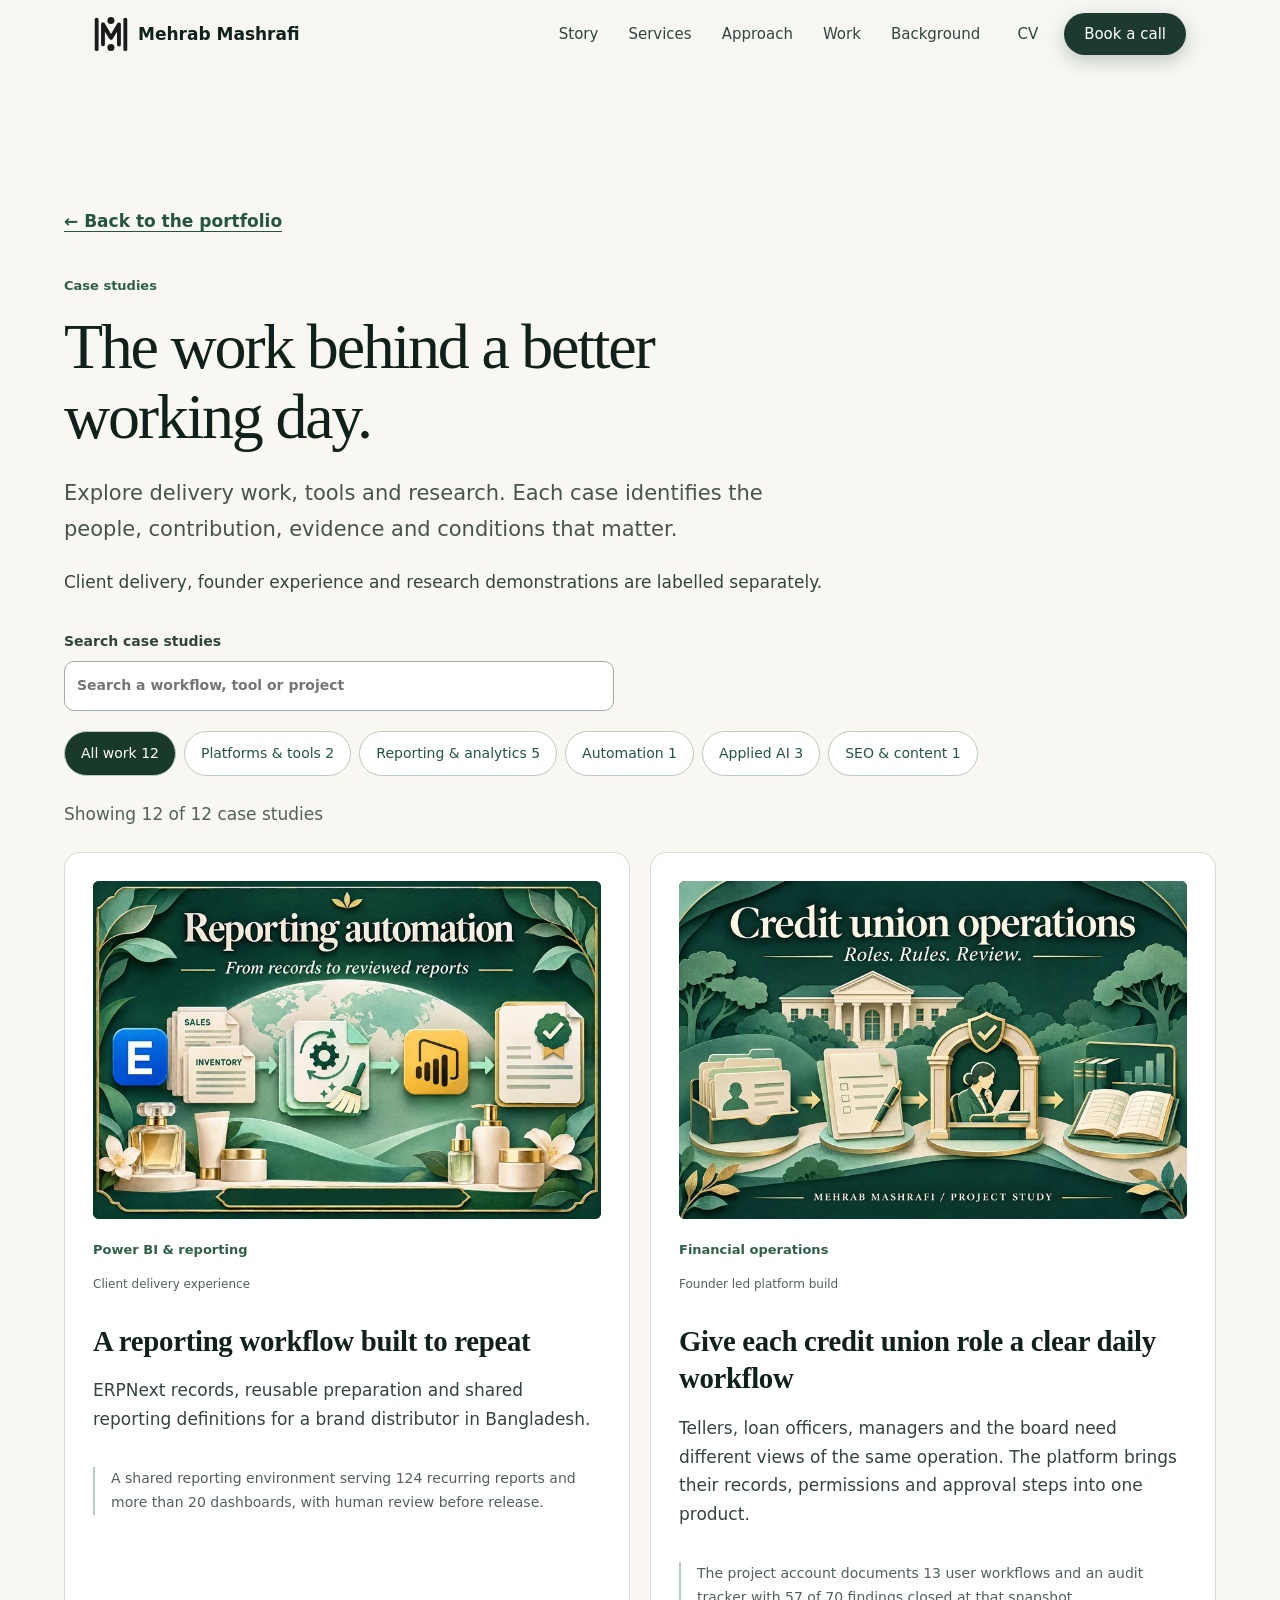
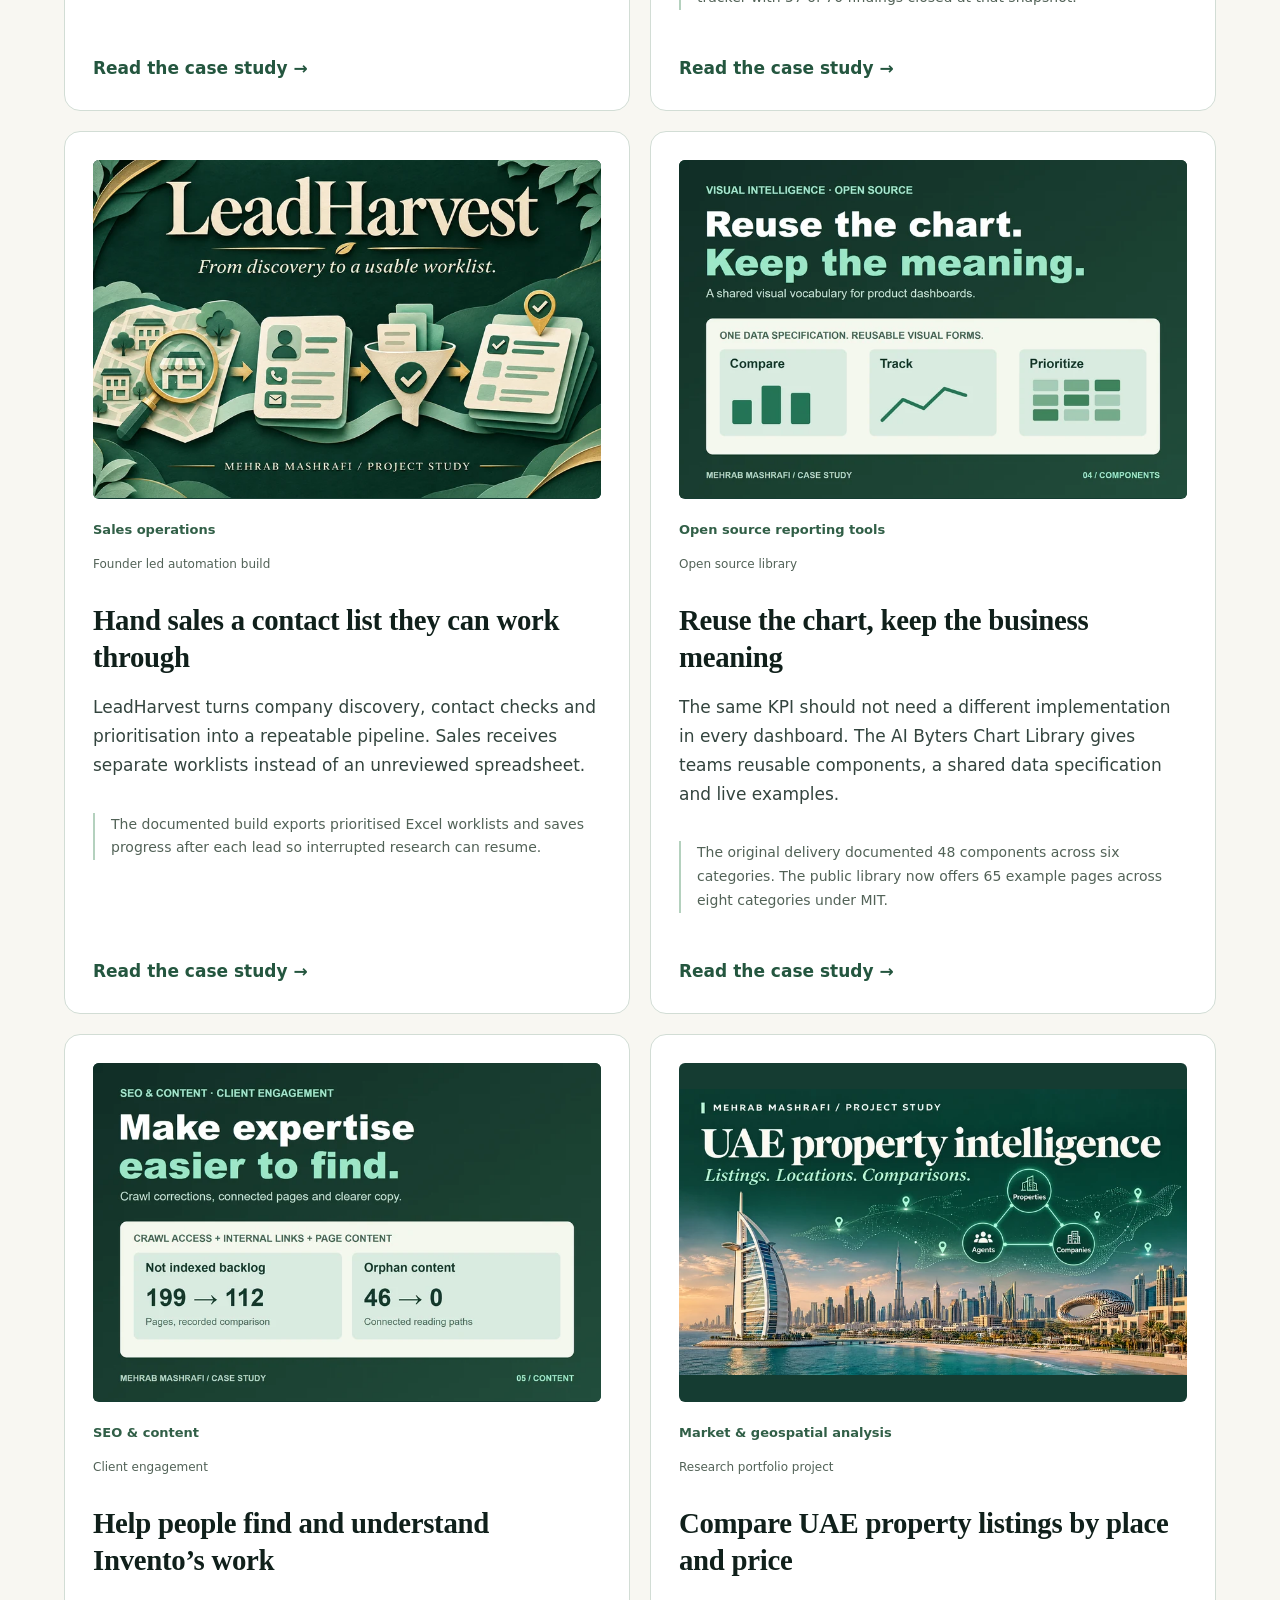
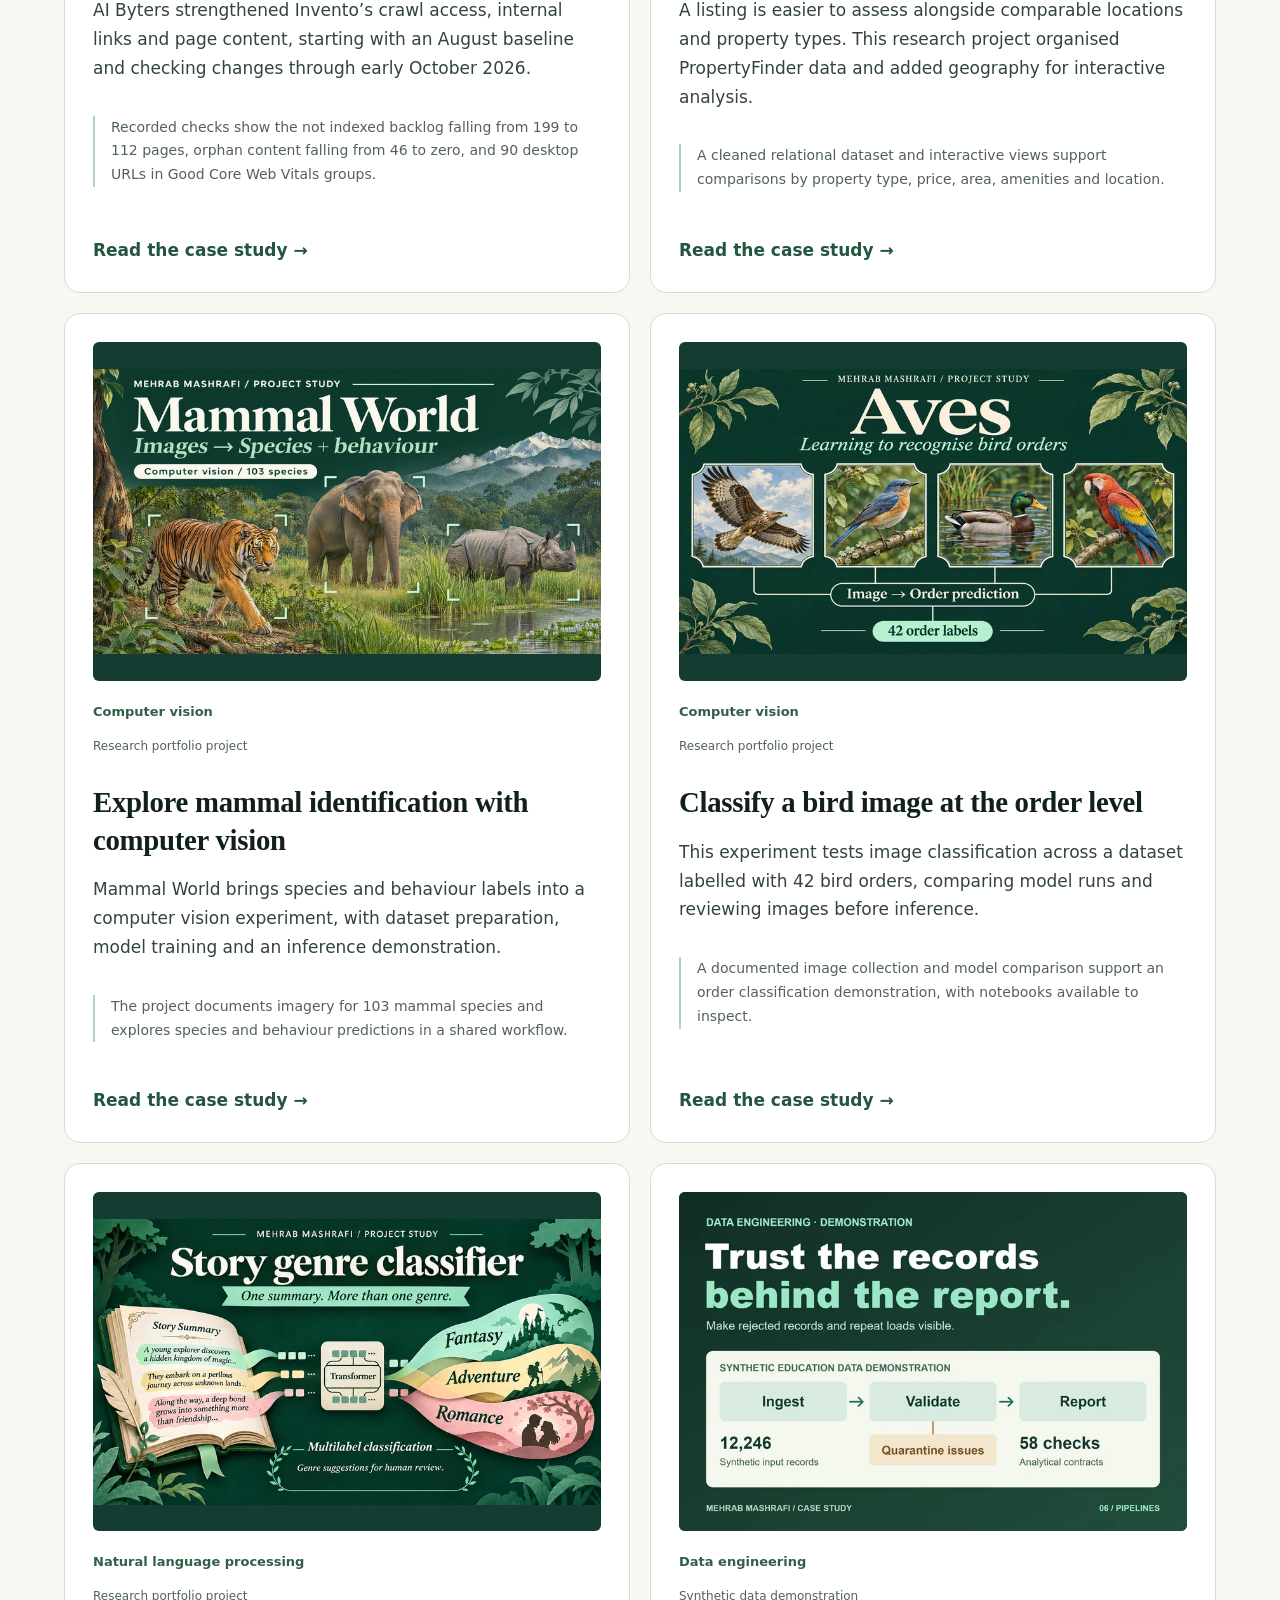
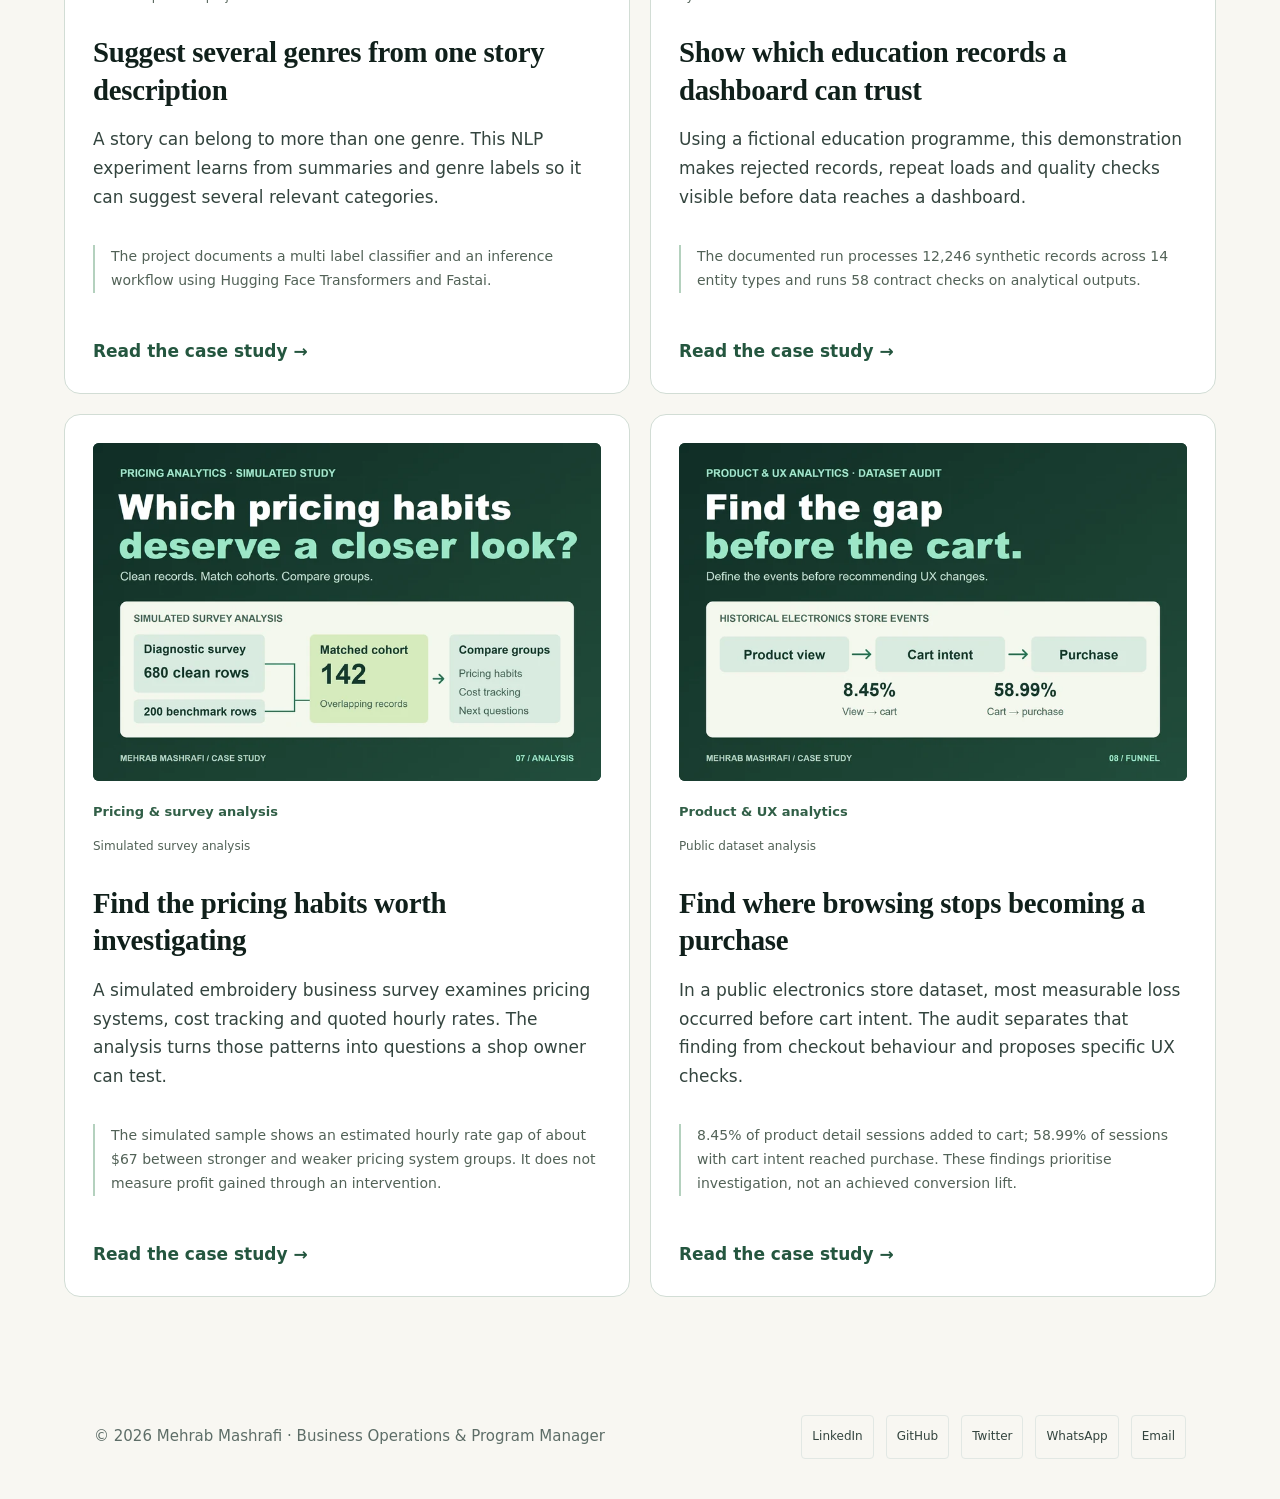
==== commit 5f665bf2: "Anonymize the reporting case study and portfolio previews" ====
--- a/projects/index.html
+++ b/projects/index.html
@@ -1,5 +1,5 @@
 <!DOCTYPE html>
-<html lang="en"><head><meta charset="UTF-8"><meta name="viewport" content="width=device-width, initial-scale=1"><title>Case studies | Mehrab Mashrafi</title><meta name="description" content="Delivery work, reporting, automation and research documented by Mehrab Mashrafi."><link rel="canonical" href="https://2mdipro7.github.io/projects/index.html"><meta property="og:type" content="article"><meta property="og:title" content="Case studies"><meta property="og:description" content="Delivery work, reporting, automation and research documented by Mehrab Mashrafi."><meta property="og:url" content="https://2mdipro7.github.io/projects/index.html"><meta name="twitter:card" content="summary"><meta name="theme-color" content="#1c3a30"><link rel="icon" href="../resources/images/mylogo_dark.svg"><link rel="stylesheet" href="../style.css?v=20261024"><link rel="stylesheet" href="../case-studies.css?v=20261105-story"><script type="application/ld+json">{"@context":"https://schema.org","@type":"CollectionPage","name":"Mehrab Mashrafi case studies","mainEntity":{"@type":"ItemList","numberOfItems":12,"itemListElement":[{"@type":"ListItem","position":1,"name":"BestinBrands: a reporting workflow built to repeat","url":"https://2mdipro7.github.io/projects/power-bi-reporting-automation.html"},{"@type":"ListItem","position":2,"name":"Give each credit union role a clear daily workflow","url":"https://2mdipro7.github.io/projects/credit-union-platform.html"},{"@type":"ListItem","position":3,"name":"Hand sales a contact list they can work through","url":"https://2mdipro7.github.io/projects/leadharvest.html"},{"@type":"ListItem","position":4,"name":"Reuse the chart, keep the business meaning","url":"https://2mdipro7.github.io/projects/visual-intelligence-library.html"},{"@type":"ListItem","position":5,"name":"Help people find and understand Invento’s work","url":"https://2mdipro7.github.io/projects/technical-seo-content-quality.html"},{"@type":"ListItem","position":6,"name":"Compare UAE property listings by place and price","url":"https://2mdipro7.github.io/projects/real-estate-uae.html"},{"@type":"ListItem","position":7,"name":"Explore mammal identification with computer vision","url":"https://2mdipro7.github.io/projects/mammal-world.html"},{"@type":"ListItem","position":8,"name":"Classify a bird image at the order level","url":"https://2mdipro7.github.io/projects/aves-order-classifier.html"},{"@type":"ListItem","position":9,"name":"Suggest several genres from one story description","url":"https://2mdipro7.github.io/projects/story-genre-classifier.html"},{"@type":"ListItem","position":10,"name":"Show which education records a dashboard can trust","url":"https://2mdipro7.github.io/projects/education-data-pipeline.html"},{"@type":"ListItem","position":11,"name":"Find the pricing habits worth investigating","url":"https://2mdipro7.github.io/projects/embroidery-pricing-analytics.html"},{"@type":"ListItem","position":12,"name":"Find where browsing stops becoming a purchase","url":"https://2mdipro7.github.io/projects/ecommerce-ux-funnel-audit.html"}]}}</script></head><body class="case-collection-page"><a class="skip-link" href="#main">Skip to content</a><header class="site-header">
+<html lang="en"><head><meta charset="UTF-8"><meta name="viewport" content="width=device-width, initial-scale=1"><title>Case studies | Mehrab Mashrafi</title><meta name="description" content="Delivery work, reporting, automation and research documented by Mehrab Mashrafi."><link rel="canonical" href="https://2mdipro7.github.io/projects/index.html"><meta property="og:type" content="article"><meta property="og:title" content="Case studies"><meta property="og:description" content="Delivery work, reporting, automation and research documented by Mehrab Mashrafi."><meta property="og:url" content="https://2mdipro7.github.io/projects/index.html"><meta name="twitter:card" content="summary"><meta name="theme-color" content="#1c3a30"><link rel="icon" href="../resources/images/mylogo_dark.svg"><link rel="stylesheet" href="../style.css?v=20261024"><link rel="stylesheet" href="../case-studies.css?v=20261105-story"><script type="application/ld+json">{"@context":"https://schema.org","@type":"CollectionPage","name":"Mehrab Mashrafi case studies","mainEntity":{"@type":"ItemList","numberOfItems":12,"itemListElement":[{"@type":"ListItem","position":1,"name":"A reporting workflow built to repeat","url":"https://2mdipro7.github.io/projects/power-bi-reporting-automation.html"},{"@type":"ListItem","position":2,"name":"Give each credit union role a clear daily workflow","url":"https://2mdipro7.github.io/projects/credit-union-platform.html"},{"@type":"ListItem","position":3,"name":"Hand sales a contact list they can work through","url":"https://2mdipro7.github.io/projects/leadharvest.html"},{"@type":"ListItem","position":4,"name":"Reuse the chart, keep the business meaning","url":"https://2mdipro7.github.io/projects/visual-intelligence-library.html"},{"@type":"ListItem","position":5,"name":"Help people find and understand Invento’s work","url":"https://2mdipro7.github.io/projects/technical-seo-content-quality.html"},{"@type":"ListItem","position":6,"name":"Compare UAE property listings by place and price","url":"https://2mdipro7.github.io/projects/real-estate-uae.html"},{"@type":"ListItem","position":7,"name":"Explore mammal identification with computer vision","url":"https://2mdipro7.github.io/projects/mammal-world.html"},{"@type":"ListItem","position":8,"name":"Classify a bird image at the order level","url":"https://2mdipro7.github.io/projects/aves-order-classifier.html"},{"@type":"ListItem","position":9,"name":"Suggest several genres from one story description","url":"https://2mdipro7.github.io/projects/story-genre-classifier.html"},{"@type":"ListItem","position":10,"name":"Show which education records a dashboard can trust","url":"https://2mdipro7.github.io/projects/education-data-pipeline.html"},{"@type":"ListItem","position":11,"name":"Find the pricing habits worth investigating","url":"https://2mdipro7.github.io/projects/embroidery-pricing-analytics.html"},{"@type":"ListItem","position":12,"name":"Find where browsing stops becoming a purchase","url":"https://2mdipro7.github.io/projects/ecommerce-ux-funnel-audit.html"}]}}</script></head><body class="case-collection-page"><a class="skip-link" href="#main">Skip to content</a><header class="site-header">
         <div class="wrap nav-inner">
             <a class="brand" href="../index.html" aria-label="Mehrab Mashrafi, home">
                 <img src="../resources/images/mylogo_dark.svg" alt="" width="34" height="34">
@@ -16,7 +16,7 @@
                 <li><a class="btn btn-primary" href="https://calendly.com/2mdipro7/30min" target="_blank" rel="noopener">Book a call</a></li>
             </ul>
         </div>
-    </header><main id="main"><div class="study-shell"><a class="study-back" href="../index.html#work">← Back to the portfolio</a><header class="study-heading"><p class="study-kicker">Case studies</p><h1>The work behind a better working day.</h1><p class="study-lead">Explore delivery work, tools and research. Each case identifies the people, contribution, evidence and conditions that matter.</p><p>Client delivery, founder experience and research demonstrations are labelled separately.</p></header><div class="study-filters"><label>Search case studies<input id="case-search" type="search" placeholder="Search a workflow, tool or project"></label><div role="group" aria-label="Filter case studies"><button type="button" data-case-filter="all" aria-pressed="true">All work 12</button><button type="button" data-case-filter="platforms" aria-pressed="false">Platforms &amp; tools 2</button><button type="button" data-case-filter="analytics" aria-pressed="false">Reporting &amp; analytics 5</button><button type="button" data-case-filter="automation" aria-pressed="false">Automation 1</button><button type="button" data-case-filter="ai" aria-pressed="false">Applied AI 3</button><button type="button" data-case-filter="seo" aria-pressed="false">SEO &amp; content 1</button></div></div><p id="case-count" role="status">Showing 12 of 12 case studies</p><div class="study-grid"><a class="study-card" data-case-category="analytics" href="power-bi-reporting-automation.html"><img class="case-card-cover" srcset="../resources/case-studies/covers/power-bi-reporting-automation-800.webp 800w, ../resources/case-studies/covers/power-bi-reporting-automation.webp 1600w" sizes="(max-width:720px) calc(100vw - 88px), 520px" src="../resources/case-studies/covers/power-bi-reporting-automation.webp" alt="" width="1200" height="800" loading="lazy" decoding="async"><p class="study-kicker">Power BI &amp; reporting</p><p class="study-type">Client delivery experience</p><h2>BestinBrands: a reporting workflow built to repeat</h2><p>ERPNext records, reusable preparation and shared reporting definitions for a brand distributor in Bangladesh.</p><p class="study-card-outcome">A shared reporting environment serving 124 recurring reports and more than 20 dashboards, with human review before release.</p><span>Read the case study →</span></a><a class="study-card" data-case-category="platforms" href="credit-union-platform.html"><img class="case-card-cover" srcset="../resources/case-studies/covers/credit-union-platform-800.webp 800w, ../resources/case-studies/covers/credit-union-platform.webp 1600w" sizes="(max-width:720px) calc(100vw - 88px), 520px" src="../resources/case-studies/covers/credit-union-platform.webp" alt="" width="1200" height="800" loading="lazy" decoding="async"><p class="study-kicker">Financial operations</p><p class="study-type">Founder led platform build</p><h2>Give each credit union role a clear daily workflow</h2><p>Tellers, loan officers, managers and the board need different views of the same operation. The platform brings their records, permissions and approval steps into one product.</p><p class="study-card-outcome">The project account documents 13 user workflows and an audit tracker with 57 of 70 findings closed at that snapshot.</p><span>Read the case study →</span></a><a class="study-card" data-case-category="automation" href="leadharvest.html"><img class="case-card-cover" srcset="../resources/case-studies/covers/leadharvest-800.webp 800w, ../resources/case-studies/covers/leadharvest.webp 1600w" sizes="(max-width:720px) calc(100vw - 88px), 520px" src="../resources/case-studies/covers/leadharvest.webp" alt="" width="1200" height="800" loading="lazy" decoding="async"><p class="study-kicker">Sales operations</p><p class="study-type">Founder led automation build</p><h2>Hand sales a contact list they can work through</h2><p>LeadHarvest turns company discovery, contact checks and prioritisation into a repeatable pipeline. Sales receives separate worklists instead of an unreviewed spreadsheet.</p><p class="study-card-outcome">The documented build exports prioritised Excel worklists and saves progress after each lead so interrupted research can resume.</p><span>Read the case study →</span></a><a class="study-card" data-case-category="platforms" href="visual-intelligence-library.html"><img class="case-card-cover" srcset="../resources/case-studies/covers/visual-intelligence-library-800.webp 800w, ../resources/case-studies/covers/visual-intelligence-library.webp 1600w" sizes="(max-width:720px) calc(100vw - 88px), 520px" src="../resources/case-studies/covers/visual-intelligence-library.webp" alt="" width="1200" height="800" loading="lazy" decoding="async"><p class="study-kicker">Open source reporting tools</p><p class="study-type">Open source library</p><h2>Reuse the chart, keep the business meaning</h2><p>The same KPI should not need a different implementation in every dashboard. The AI Byters Chart Library gives teams reusable components, a shared data specification and live examples.</p><p class="study-card-outcome">The original delivery documented 48 components across six categories. The public library now offers 65 example pages across eight categories under MIT.</p><span>Read the case study →</span></a><a class="study-card" data-case-category="seo" href="technical-seo-content-quality.html"><img class="case-card-cover" srcset="../resources/case-studies/covers/technical-seo-content-quality-800.webp 800w, ../resources/case-studies/covers/technical-seo-content-quality.webp 1600w" sizes="(max-width:720px) calc(100vw - 88px), 520px" src="../resources/case-studies/covers/technical-seo-content-quality.webp" alt="" width="1200" height="800" loading="lazy" decoding="async"><p class="study-kicker">SEO &amp; content</p><p class="study-type">Client engagement</p><h2>Help people find and understand Invento’s work</h2><p>AI Byters strengthened Invento’s crawl access, internal links and page content, starting with an August baseline and checking changes through early October 2026.</p><p class="study-card-outcome">Recorded checks show the not indexed backlog falling from 199 to 112 pages, orphan content falling from 46 to zero, and 90 desktop URLs in Good Core Web Vitals groups.</p><span>Read the case study →</span></a><a class="study-card" data-case-category="analytics" href="real-estate-uae.html"><img class="case-card-cover" srcset="../resources/case-studies/covers/real-estate-uae-800.webp 800w, ../resources/case-studies/covers/real-estate-uae.webp 1600w" sizes="(max-width:720px) calc(100vw - 88px), 520px" src="../resources/case-studies/covers/real-estate-uae.webp" alt="" width="1200" height="800" loading="lazy" decoding="async"><p class="study-kicker">Market &amp; geospatial analysis</p><p class="study-type">Research portfolio project</p><h2>Compare UAE property listings by place and price</h2><p>A listing is easier to assess alongside comparable locations and property types. This research project organised PropertyFinder data and added geography for interactive analysis.</p><p class="study-card-outcome">A cleaned relational dataset and interactive views support comparisons by property type, price, area, amenities and location.</p><span>Read the case study →</span></a><a class="study-card" data-case-category="ai" href="mammal-world.html"><img class="case-card-cover" srcset="../resources/case-studies/covers/mammal-world-800.webp 800w, ../resources/case-studies/covers/mammal-world.webp 1600w" sizes="(max-width:720px) calc(100vw - 88px), 520px" src="../resources/case-studies/covers/mammal-world.webp" alt="" width="1200" height="800" loading="lazy" decoding="async"><p class="study-kicker">Computer vision</p><p class="study-type">Research portfolio project</p><h2>Explore mammal identification with computer vision</h2><p>Mammal World brings species and behaviour labels into a computer vision experiment, with dataset preparation, model training and an inference demonstration.</p><p class="study-card-outcome">The project documents imagery for 103 mammal species and explores species and behaviour predictions in a shared workflow.</p><span>Read the case study →</span></a><a class="study-card" data-case-category="ai" href="aves-order-classifier.html"><img class="case-card-cover" srcset="../resources/case-studies/covers/aves-order-classifier-800.webp 800w, ../resources/case-studies/covers/aves-order-classifier.webp 1600w" sizes="(max-width:720px) calc(100vw - 88px), 520px" src="../resources/case-studies/covers/aves-order-classifier.webp" alt="" width="1200" height="800" loading="lazy" decoding="async"><p class="study-kicker">Computer vision</p><p class="study-type">Research portfolio project</p><h2>Classify a bird image at the order level</h2><p>This experiment tests image classification across a dataset labelled with 42 bird orders, comparing model runs and reviewing images before inference.</p><p class="study-card-outcome">A documented image collection and model comparison support an order classification demonstration, with notebooks available to inspect.</p><span>Read the case study →</span></a><a class="study-card" data-case-category="ai" href="story-genre-classifier.html"><img class="case-card-cover" srcset="../resources/case-studies/covers/story-genre-classifier-800.webp 800w, ../resources/case-studies/covers/story-genre-classifier.webp 1600w" sizes="(max-width:720px) calc(100vw - 88px), 520px" src="../resources/case-studies/covers/story-genre-classifier.webp" alt="" width="1200" height="800" loading="lazy" decoding="async"><p class="study-kicker">Natural language processing</p><p class="study-type">Research portfolio project</p><h2>Suggest several genres from one story description</h2><p>A story can belong to more than one genre. This NLP experiment learns from summaries and genre labels so it can suggest several relevant categories.</p><p class="study-card-outcome">The project documents a multi label classifier and an inference workflow using Hugging Face Transformers and Fastai.</p><span>Read the case study →</span></a><a class="study-card" data-case-category="analytics" href="education-data-pipeline.html"><img class="case-card-cover" srcset="../resources/case-studies/covers/education-data-pipeline-800.webp 800w, ../resources/case-studies/covers/education-data-pipeline.webp 1600w" sizes="(max-width:720px) calc(100vw - 88px), 520px" src="../resources/case-studies/covers/education-data-pipeline.webp" alt="" width="1200" height="800" loading="lazy" decoding="async"><p class="study-kicker">Data engineering</p><p class="study-type">Synthetic data demonstration</p><h2>Show which education records a dashboard can trust</h2><p>Using a fictional education programme, this demonstration makes rejected records, repeat loads and quality checks visible before data reaches a dashboard.</p><p class="study-card-outcome">The documented run processes 12,246 synthetic records across 14 entity types and runs 58 contract checks on analytical outputs.</p><span>Read the case study →</span></a><a class="study-card" data-case-category="analytics" href="embroidery-pricing-analytics.html"><img class="case-card-cover" srcset="../resources/case-studies/covers/embroidery-pricing-analytics-800.webp 800w, ../resources/case-studies/covers/embroidery-pricing-analytics.webp 1600w" sizes="(max-width:720px) calc(100vw - 88px), 520px" src="../resources/case-studies/covers/embroidery-pricing-analytics.webp" alt="" width="1200" height="800" loading="lazy" decoding="async"><p class="study-kicker">Pricing &amp; survey analysis</p><p class="study-type">Simulated survey analysis</p><h2>Find the pricing habits worth investigating</h2><p>A simulated embroidery business survey examines pricing systems, cost tracking and quoted hourly rates. The analysis turns those patterns into questions a shop owner can test.</p><p class="study-card-outcome">The simulated sample shows an estimated hourly rate gap of about $67 between stronger and weaker pricing system groups. It does not measure profit gained through an intervention.</p><span>Read the case study →</span></a><a class="study-card" data-case-category="analytics" href="ecommerce-ux-funnel-audit.html"><img class="case-card-cover" srcset="../resources/case-studies/covers/ecommerce-ux-funnel-audit-800.webp 800w, ../resources/case-studies/covers/ecommerce-ux-funnel-audit.webp 1600w" sizes="(max-width:720px) calc(100vw - 88px), 520px" src="../resources/case-studies/covers/ecommerce-ux-funnel-audit.webp" alt="" width="1200" height="800" loading="lazy" decoding="async"><p class="study-kicker">Product &amp; UX analytics</p><p class="study-type">Public dataset analysis</p><h2>Find where browsing stops becoming a purchase</h2><p>In a public electronics store dataset, most measurable loss occurred before cart intent. The audit separates that finding from checkout behaviour and proposes specific UX checks.</p><p class="study-card-outcome">8.45% of product detail sessions added to cart; 58.99% of sessions with cart intent reached purchase. These findings prioritise investigation, not an achieved conversion lift.</p><span>Read the case study →</span></a></div><p id="case-empty" hidden>No matching case studies. <button type="button" id="case-clear">Clear search and filters</button></p></div><script src="../js/case-studies.js?v=20261024"></script></main><footer class="site-footer">
+    </header><main id="main"><div class="study-shell"><a class="study-back" href="../index.html#work">← Back to the portfolio</a><header class="study-heading"><p class="study-kicker">Case studies</p><h1>The work behind a better working day.</h1><p class="study-lead">Explore delivery work, tools and research. Each case identifies the people, contribution, evidence and conditions that matter.</p><p>Client delivery, founder experience and research demonstrations are labelled separately.</p></header><div class="study-filters"><label>Search case studies<input id="case-search" type="search" placeholder="Search a workflow, tool or project"></label><div role="group" aria-label="Filter case studies"><button type="button" data-case-filter="all" aria-pressed="true">All work 12</button><button type="button" data-case-filter="platforms" aria-pressed="false">Platforms &amp; tools 2</button><button type="button" data-case-filter="analytics" aria-pressed="false">Reporting &amp; analytics 5</button><button type="button" data-case-filter="automation" aria-pressed="false">Automation 1</button><button type="button" data-case-filter="ai" aria-pressed="false">Applied AI 3</button><button type="button" data-case-filter="seo" aria-pressed="false">SEO &amp; content 1</button></div></div><p id="case-count" role="status">Showing 12 of 12 case studies</p><div class="study-grid"><a class="study-card" data-case-category="analytics" href="power-bi-reporting-automation.html"><img class="case-card-cover" srcset="../resources/case-studies/covers/power-bi-reporting-automation-800.webp 800w, ../resources/case-studies/covers/power-bi-reporting-automation.webp 1600w" sizes="(max-width:720px) calc(100vw - 88px), 520px" src="../resources/case-studies/covers/power-bi-reporting-automation.webp" alt="" width="1200" height="800" loading="lazy" decoding="async"><p class="study-kicker">Power BI &amp; reporting</p><p class="study-type">Client delivery experience</p><h2>A reporting workflow built to repeat</h2><p>ERPNext records, reusable preparation and shared reporting definitions for a brand distributor in Bangladesh.</p><p class="study-card-outcome">A shared reporting environment serving 124 recurring reports and more than 20 dashboards, with human review before release.</p><span>Read the case study →</span></a><a class="study-card" data-case-category="platforms" href="credit-union-platform.html"><img class="case-card-cover" srcset="../resources/case-studies/covers/credit-union-platform-800.webp 800w, ../resources/case-studies/covers/credit-union-platform.webp 1600w" sizes="(max-width:720px) calc(100vw - 88px), 520px" src="../resources/case-studies/covers/credit-union-platform.webp" alt="" width="1200" height="800" loading="lazy" decoding="async"><p class="study-kicker">Financial operations</p><p class="study-type">Founder led platform build</p><h2>Give each credit union role a clear daily workflow</h2><p>Tellers, loan officers, managers and the board need different views of the same operation. The platform brings their records, permissions and approval steps into one product.</p><p class="study-card-outcome">The project account documents 13 user workflows and an audit tracker with 57 of 70 findings closed at that snapshot.</p><span>Read the case study →</span></a><a class="study-card" data-case-category="automation" href="leadharvest.html"><img class="case-card-cover" srcset="../resources/case-studies/covers/leadharvest-800.webp 800w, ../resources/case-studies/covers/leadharvest.webp 1600w" sizes="(max-width:720px) calc(100vw - 88px), 520px" src="../resources/case-studies/covers/leadharvest.webp" alt="" width="1200" height="800" loading="lazy" decoding="async"><p class="study-kicker">Sales operations</p><p class="study-type">Founder led automation build</p><h2>Hand sales a contact list they can work through</h2><p>LeadHarvest turns company discovery, contact checks and prioritisation into a repeatable pipeline. Sales receives separate worklists instead of an unreviewed spreadsheet.</p><p class="study-card-outcome">The documented build exports prioritised Excel worklists and saves progress after each lead so interrupted research can resume.</p><span>Read the case study →</span></a><a class="study-card" data-case-category="platforms" href="visual-intelligence-library.html"><img class="case-card-cover" srcset="../resources/case-studies/covers/visual-intelligence-library-800.webp 800w, ../resources/case-studies/covers/visual-intelligence-library.webp 1600w" sizes="(max-width:720px) calc(100vw - 88px), 520px" src="../resources/case-studies/covers/visual-intelligence-library.webp" alt="" width="1200" height="800" loading="lazy" decoding="async"><p class="study-kicker">Open source reporting tools</p><p class="study-type">Open source library</p><h2>Reuse the chart, keep the business meaning</h2><p>The same KPI should not need a different implementation in every dashboard. The AI Byters Chart Library gives teams reusable components, a shared data specification and live examples.</p><p class="study-card-outcome">The original delivery documented 48 components across six categories. The public library now offers 65 example pages across eight categories under MIT.</p><span>Read the case study →</span></a><a class="study-card" data-case-category="seo" href="technical-seo-content-quality.html"><img class="case-card-cover" srcset="../resources/case-studies/covers/technical-seo-content-quality-800.webp 800w, ../resources/case-studies/covers/technical-seo-content-quality.webp 1600w" sizes="(max-width:720px) calc(100vw - 88px), 520px" src="../resources/case-studies/covers/technical-seo-content-quality.webp" alt="" width="1200" height="800" loading="lazy" decoding="async"><p class="study-kicker">SEO &amp; content</p><p class="study-type">Client engagement</p><h2>Help people find and understand Invento’s work</h2><p>AI Byters strengthened Invento’s crawl access, internal links and page content, starting with an August baseline and checking changes through early October 2026.</p><p class="study-card-outcome">Recorded checks show the not indexed backlog falling from 199 to 112 pages, orphan content falling from 46 to zero, and 90 desktop URLs in Good Core Web Vitals groups.</p><span>Read the case study →</span></a><a class="study-card" data-case-category="analytics" href="real-estate-uae.html"><img class="case-card-cover" srcset="../resources/case-studies/covers/real-estate-uae-800.webp 800w, ../resources/case-studies/covers/real-estate-uae.webp 1600w" sizes="(max-width:720px) calc(100vw - 88px), 520px" src="../resources/case-studies/covers/real-estate-uae.webp" alt="" width="1200" height="800" loading="lazy" decoding="async"><p class="study-kicker">Market &amp; geospatial analysis</p><p class="study-type">Research portfolio project</p><h2>Compare UAE property listings by place and price</h2><p>A listing is easier to assess alongside comparable locations and property types. This research project organised PropertyFinder data and added geography for interactive analysis.</p><p class="study-card-outcome">A cleaned relational dataset and interactive views support comparisons by property type, price, area, amenities and location.</p><span>Read the case study →</span></a><a class="study-card" data-case-category="ai" href="mammal-world.html"><img class="case-card-cover" srcset="../resources/case-studies/covers/mammal-world-800.webp 800w, ../resources/case-studies/covers/mammal-world.webp 1600w" sizes="(max-width:720px) calc(100vw - 88px), 520px" src="../resources/case-studies/covers/mammal-world.webp" alt="" width="1200" height="800" loading="lazy" decoding="async"><p class="study-kicker">Computer vision</p><p class="study-type">Research portfolio project</p><h2>Explore mammal identification with computer vision</h2><p>Mammal World brings species and behaviour labels into a computer vision experiment, with dataset preparation, model training and an inference demonstration.</p><p class="study-card-outcome">The project documents imagery for 103 mammal species and explores species and behaviour predictions in a shared workflow.</p><span>Read the case study →</span></a><a class="study-card" data-case-category="ai" href="aves-order-classifier.html"><img class="case-card-cover" srcset="../resources/case-studies/covers/aves-order-classifier-800.webp 800w, ../resources/case-studies/covers/aves-order-classifier.webp 1600w" sizes="(max-width:720px) calc(100vw - 88px), 520px" src="../resources/case-studies/covers/aves-order-classifier.webp" alt="" width="1200" height="800" loading="lazy" decoding="async"><p class="study-kicker">Computer vision</p><p class="study-type">Research portfolio project</p><h2>Classify a bird image at the order level</h2><p>This experiment tests image classification across a dataset labelled with 42 bird orders, comparing model runs and reviewing images before inference.</p><p class="study-card-outcome">A documented image collection and model comparison support an order classification demonstration, with notebooks available to inspect.</p><span>Read the case study →</span></a><a class="study-card" data-case-category="ai" href="story-genre-classifier.html"><img class="case-card-cover" srcset="../resources/case-studies/covers/story-genre-classifier-800.webp 800w, ../resources/case-studies/covers/story-genre-classifier.webp 1600w" sizes="(max-width:720px) calc(100vw - 88px), 520px" src="../resources/case-studies/covers/story-genre-classifier.webp" alt="" width="1200" height="800" loading="lazy" decoding="async"><p class="study-kicker">Natural language processing</p><p class="study-type">Research portfolio project</p><h2>Suggest several genres from one story description</h2><p>A story can belong to more than one genre. This NLP experiment learns from summaries and genre labels so it can suggest several relevant categories.</p><p class="study-card-outcome">The project documents a multi label classifier and an inference workflow using Hugging Face Transformers and Fastai.</p><span>Read the case study →</span></a><a class="study-card" data-case-category="analytics" href="education-data-pipeline.html"><img class="case-card-cover" srcset="../resources/case-studies/covers/education-data-pipeline-800.webp 800w, ../resources/case-studies/covers/education-data-pipeline.webp 1600w" sizes="(max-width:720px) calc(100vw - 88px), 520px" src="../resources/case-studies/covers/education-data-pipeline.webp" alt="" width="1200" height="800" loading="lazy" decoding="async"><p class="study-kicker">Data engineering</p><p class="study-type">Synthetic data demonstration</p><h2>Show which education records a dashboard can trust</h2><p>Using a fictional education programme, this demonstration makes rejected records, repeat loads and quality checks visible before data reaches a dashboard.</p><p class="study-card-outcome">The documented run processes 12,246 synthetic records across 14 entity types and runs 58 contract checks on analytical outputs.</p><span>Read the case study →</span></a><a class="study-card" data-case-category="analytics" href="embroidery-pricing-analytics.html"><img class="case-card-cover" srcset="../resources/case-studies/covers/embroidery-pricing-analytics-800.webp 800w, ../resources/case-studies/covers/embroidery-pricing-analytics.webp 1600w" sizes="(max-width:720px) calc(100vw - 88px), 520px" src="../resources/case-studies/covers/embroidery-pricing-analytics.webp" alt="" width="1200" height="800" loading="lazy" decoding="async"><p class="study-kicker">Pricing &amp; survey analysis</p><p class="study-type">Simulated survey analysis</p><h2>Find the pricing habits worth investigating</h2><p>A simulated embroidery business survey examines pricing systems, cost tracking and quoted hourly rates. The analysis turns those patterns into questions a shop owner can test.</p><p class="study-card-outcome">The simulated sample shows an estimated hourly rate gap of about $67 between stronger and weaker pricing system groups. It does not measure profit gained through an intervention.</p><span>Read the case study →</span></a><a class="study-card" data-case-category="analytics" href="ecommerce-ux-funnel-audit.html"><img class="case-card-cover" srcset="../resources/case-studies/covers/ecommerce-ux-funnel-audit-800.webp 800w, ../resources/case-studies/covers/ecommerce-ux-funnel-audit.webp 1600w" sizes="(max-width:720px) calc(100vw - 88px), 520px" src="../resources/case-studies/covers/ecommerce-ux-funnel-audit.webp" alt="" width="1200" height="800" loading="lazy" decoding="async"><p class="study-kicker">Product &amp; UX analytics</p><p class="study-type">Public dataset analysis</p><h2>Find where browsing stops becoming a purchase</h2><p>In a public electronics store dataset, most measurable loss occurred before cart intent. The audit separates that finding from checkout behaviour and proposes specific UX checks.</p><p class="study-card-outcome">8.45% of product detail sessions added to cart; 58.99% of sessions with cart intent reached purchase. These findings prioritise investigation, not an achieved conversion lift.</p><span>Read the case study →</span></a></div><p id="case-empty" hidden>No matching case studies. <button type="button" id="case-clear">Clear search and filters</button></p></div><script src="../js/case-studies.js?v=20261024"></script></main><footer class="site-footer">
         <div class="wrap footer-inner">
             <div>
                 <div>&copy; 2026 Mehrab Mashrafi · Business Operations &amp; Program Manager</div>
--- a/case-studies.css
+++ b/case-studies.css
@@ -47,3 +47,22 @@
 .case-collection-page .socials a{width:auto;min-height:44px;padding:0 10px;border-radius:4px;font-size:12px}
 .study-card .case-card-cover{display:block;width:100%;height:auto;aspect-ratio:3/2;object-fit:contain;background:#153c32;border-radius:6px;margin-bottom:20px}
 @media(max-width:720px){.case-role{gap:22px;margin-bottom:40px}.story-chapter{margin-bottom:38px}.story-chapter h2{font-size:30px}.story-chapter p:not(.story-label):not(.study-note){font-size:17px;line-height:1.8}.process-map{padding:22px;margin:28px 0 40px}.process-map ol{grid-template-columns:1fr}.process-map h2{font-size:24px!important}.process-map th,.process-map td{padding:12px 7px;font-size:13px;overflow-wrap:anywhere}.process-map thead th{font-size:10px}.evidence-panel.study-proof{padding:24px}.case-cover{margin-inline:-3px}}
+
+/* Original project resources stay visible as actions, rather than buried in prose. */
+.case-role{margin-bottom:18px}
+.project-shortcuts{display:flex;flex-wrap:wrap;gap:10px;margin:18px 0 54px}
+.project-shortcuts a{display:inline-flex;align-items:center;justify-content:space-between;gap:16px;min-height:46px;padding:11px 16px;border:1px solid #b7c9ba;border-radius:6px;background:#fffef8;color:#1c4933;font-size:13px;font-weight:650;text-decoration:none;line-height:1.5}
+.project-shortcuts a:first-child{background:#153c32;border-color:#153c32;color:#fff}
+.project-shortcuts a:hover{border-color:#517a52;box-shadow:0 3px 10px #153c3210}
+.project-resources{max-width:760px;margin:52px auto}
+.project-resources .story-label{font-size:10px;text-transform:uppercase;letter-spacing:.14em;color:#43614d;font-weight:650}
+.project-resources h2{font-size:34px;font-weight:500;letter-spacing:-.025em;margin:10px 0 24px}
+.resource-buttons{display:grid;grid-template-columns:repeat(2,minmax(0,1fr));gap:12px;list-style:none;padding:0;margin:0}
+.resource-buttons li{min-width:0;margin:0}
+.resource-buttons a{position:relative;display:flex;flex-direction:column;justify-content:center;min-height:108px;height:100%;padding:20px 44px 20px 20px;background:#fffef8;border:1px solid #ccd9cb;border-radius:7px;color:#173e2b;text-decoration:none;line-height:1.5;transition:background .15s,border-color .15s}
+.resource-buttons a:hover{background:#edf4e8;border-color:#66855f}
+.resource-platform{font-size:10px;text-transform:uppercase;letter-spacing:.11em;color:#4d6850;font-weight:600;margin-bottom:8px}
+.resource-buttons strong{font-size:15px;font-weight:650;overflow-wrap:anywhere}
+.resource-arrow{position:absolute;right:18px;top:50%;transform:translateY(-50%);font-size:20px;color:#436a43}
+.project-resources .resource-note{font-size:12px;line-height:1.7;color:#52665c;margin:16px 0 0}
+@media(max-width:600px){.project-shortcuts{margin-bottom:38px;gap:8px}.project-shortcuts a{padding:11px 14px}.resource-buttons{grid-template-columns:1fr}.resource-buttons a{min-height:92px;padding:17px 44px 17px 18px}.project-resources{margin:38px auto}.project-resources h2{font-size:30px}}
